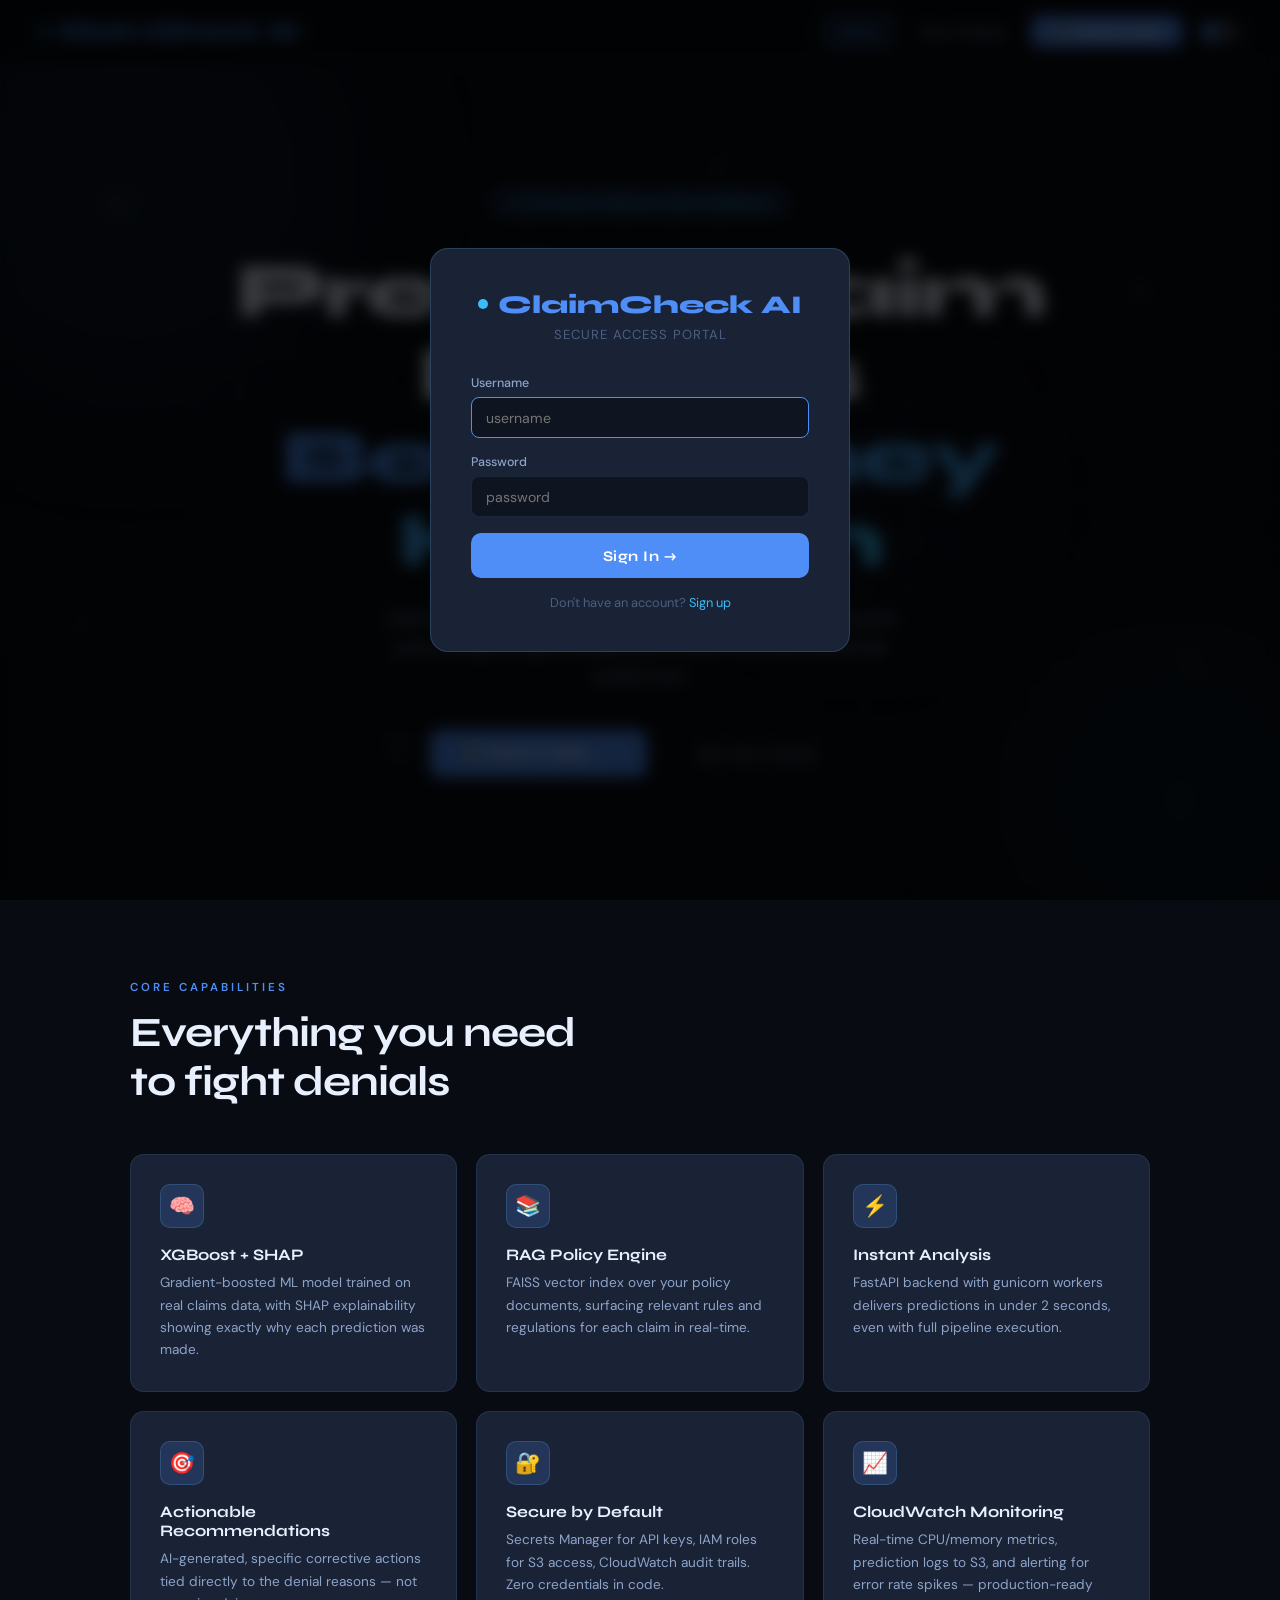
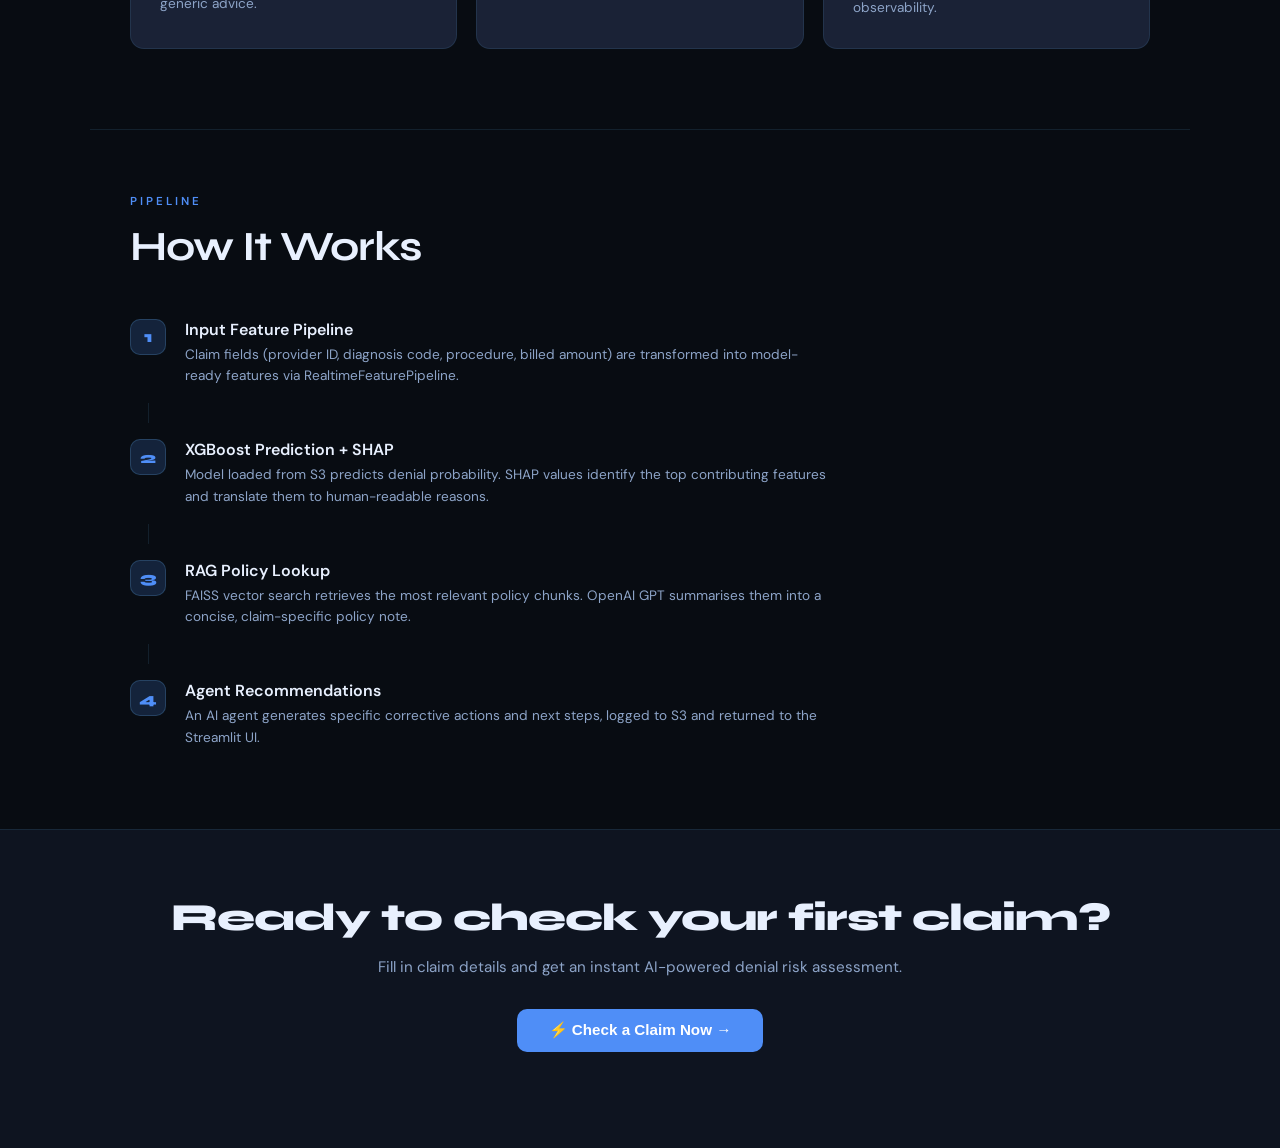
==== index.html @ db42cd30 "h" ====
<!DOCTYPE html>
<html lang="en" data-theme="dark">
<head>
<meta charset="UTF-8">
<meta name="viewport" content="width=device-width, initial-scale=1.0">
<title>ClaimCheck AI — AI Healthcare Claims</title>
<link href="https://fonts.googleapis.com/css2?family=Syne:wght@400;500;600;700;800&family=DM+Sans:wght@300;400;500&display=swap" rel="stylesheet">
<style>
  :root[data-theme="dark"] {
    --bg: #080c12;
    --bg2: #0e1420;
    --bg3: #141c2e;
    --surface: #1a2236;
    --surface2: #212d44;
    --border: rgba(99,179,237,0.12);
    --border2: rgba(99,179,237,0.22);
    --text: #e8f0fe;
    --text2: #8da4c8;
    --text3: #4a6080;
    --accent: #4f8ef7;
    --accent2: #38bdf8;
    --accent-glow: rgba(79,142,247,0.18);
    --success: #34d399;
    --danger: #f87171;
    --warn: #fbbf24;
    --card-bg: #111827;
    --nav-bg: rgba(8,12,18,0.92);
    --pulse: rgba(79,142,247,0.3);
  }
  :root[data-theme="light"] {
    --bg: #f0f4ff;
    --bg2: #e8eeff;
    --bg3: #dde6ff;
    --surface: #ffffff;
    --surface2: #f5f8ff;
    --border: rgba(59,130,246,0.15);
    --border2: rgba(59,130,246,0.28);
    --text: #0f172a;
    --text2: #475569;
    --text3: #94a3b8;
    --accent: #2563eb;
    --accent2: #0ea5e9;
    --accent-glow: rgba(37,99,235,0.12);
    --success: #059669;
    --danger: #dc2626;
    --warn: #d97706;
    --card-bg: #ffffff;
    --nav-bg: rgba(240,244,255,0.92);
    --pulse: rgba(37,99,235,0.2);
  }

  * { margin:0; padding:0; box-sizing:border-box; }

  body {
    font-family: 'DM Sans', sans-serif;
    background: var(--bg);
    color: var(--text);
    min-height: 100vh;
    transition: background 0.35s, color 0.35s;
    overflow-x: hidden;
  }

  /* ── NAV ── */
  nav {
    position: fixed; top:0; left:0; right:0; z-index:100;
    background: var(--nav-bg);
    backdrop-filter: blur(20px);
    border-bottom: 1px solid var(--border);
    padding: 0 2.5rem;
    height: 64px;
    display: flex; align-items: center; justify-content: space-between;
    transition: background 0.35s;
  }
  .nav-logo {
    font-family: 'Syne', sans-serif;
    font-size: 1.3rem; font-weight: 800;
    color: var(--accent);
    letter-spacing: -0.5px;
    cursor: pointer;
    display: flex; align-items: center; gap: 10px;
  }
  .logo-dot {
    width: 8px; height: 8px; border-radius: 50%;
    background: var(--accent2);
    animation: pulse-dot 2s infinite;
  }
  @keyframes pulse-dot {
    0%,100%{box-shadow:0 0 0 0 var(--pulse);}
    50%{box-shadow:0 0 0 6px transparent;}
  }
  .nav-links { display: flex; align-items: center; gap: 0.5rem; }
  .nav-link {
    padding: 0.45rem 1rem;
    font-size: 0.88rem; font-weight: 500;
    color: var(--text2);
    border-radius: 8px;
    cursor: pointer;
    transition: all 0.2s;
    border: 1px solid transparent;
  }
  .nav-link:hover { color: var(--text); background: var(--surface); }
  .nav-link.active { color: var(--accent); border-color: var(--border2); background: var(--accent-glow); }
  .nav-cta {
    padding: 0.48rem 1.3rem;
    background: var(--accent);
    color: #fff;
    border-radius: 8px;
    font-size: 0.88rem; font-weight: 600;
    cursor: pointer;
    border: none;
    transition: all 0.2s;
    position: relative; overflow: hidden;
  }
  .nav-cta::after {
    content:''; position:absolute; inset:0;
    background: linear-gradient(90deg, transparent, rgba(255,255,255,0.15), transparent);
    transform: translateX(-100%);
    transition: transform 0.4s;
  }
  .nav-cta:hover::after { transform: translateX(100%); }
  .nav-cta:hover { filter: brightness(1.1); transform: translateY(-1px); }
  .theme-toggle {
    width: 42px; height: 24px;
    background: var(--surface2);
    border: 1px solid var(--border2);
    border-radius: 12px;
    cursor: pointer;
    position: relative;
    transition: background 0.3s;
    margin-left: 0.5rem;
  }
  .theme-toggle::after {
    content: '';
    position: absolute;
    top: 3px; left: 3px;
    width: 16px; height: 16px;
    border-radius: 50%;
    background: var(--accent);
    transition: transform 0.3s;
  }
  [data-theme="light"] .theme-toggle::after { transform: translateX(18px); }
  .theme-icon { font-size: 0.75rem; position: absolute; top: 50%; transform: translateY(-50%); }
  .theme-icon-moon { left: 6px; }
  .theme-icon-sun  { right: 5px; }

  /* ── PAGES ── */
  .page { display: none; padding-top: 64px; min-height: 100vh; }
  .page.active { display: block; }

  /* ── HERO ── */
  .hero {
    min-height: calc(100vh - 64px);
    display: flex; flex-direction: column;
    align-items: center; justify-content: center;
    text-align: center; padding: 4rem 2rem;
    position: relative; overflow: hidden;
  }
  .hero-bg {
    position: absolute; inset: 0; pointer-events: none;
  }
  .orb {
    position: absolute; border-radius: 50%;
    filter: blur(80px);
    animation: orb-float 8s ease-in-out infinite;
  }
  .orb1 { width:420px;height:420px; background:rgba(79,142,247,0.09); top:-100px; left:-80px; }
  .orb2 { width:320px;height:320px; background:rgba(56,189,248,0.07); bottom:-60px; right:-60px; animation-delay:-3s; }
  .orb3 { width:200px;height:200px; background:rgba(167,139,250,0.06); top:40%; left:60%; animation-delay:-5s; }
  @keyframes orb-float {
    0%,100%{transform:translate(0,0);} 33%{transform:translate(20px,-30px);} 66%{transform:translate(-15px,20px);}
  }

  /* Grid background */
  .hero::before {
    content: '';
    position: absolute; inset: 0;
    background-image:
      linear-gradient(var(--border) 1px, transparent 1px),
      linear-gradient(90deg, var(--border) 1px, transparent 1px);
    background-size: 48px 48px;
    mask-image: radial-gradient(ellipse at center, black 30%, transparent 80%);
    pointer-events: none;
  }

  .hero-badge {
    display: inline-flex; align-items: center; gap: 8px;
    padding: 0.4rem 1.1rem;
    border: 1px solid var(--border2);
    border-radius: 20px;
    background: var(--accent-glow);
    font-size: 0.78rem; font-weight: 500;
    color: var(--accent2);
    margin-bottom: 2rem;
    animation: fade-up 0.8s ease both;
  }
  .badge-dot {
    width: 6px; height: 6px; border-radius: 50%;
    background: var(--accent2);
    animation: pulse-dot 1.8s infinite;
  }
  .hero h1 {
    font-family: 'Syne', sans-serif;
    font-size: clamp(2.8rem, 6vw, 5rem);
    font-weight: 800;
    line-height: 1.08;
    letter-spacing: -2px;
    margin-bottom: 1.4rem;
    animation: fade-up 0.8s 0.1s ease both;
  }
  .hero h1 span {
    background: linear-gradient(135deg, var(--accent), var(--accent2));
    -webkit-background-clip: text; -webkit-text-fill-color: transparent;
  }
  .hero-sub {
    font-size: 1.05rem; color: var(--text2); font-weight: 400;
    max-width: 540px; line-height: 1.7;
    margin-bottom: 2.5rem;
    animation: fade-up 0.8s 0.2s ease both;
  }
  .hero-actions {
    display: flex; gap: 1rem; flex-wrap: wrap; justify-content: center;
    animation: fade-up 0.8s 0.3s ease both;
  }
  .btn-primary {
    padding: 0.8rem 2rem;
    background: var(--accent);
    color: #fff; border: none;
    border-radius: 10px;
    font-size: 0.95rem; font-weight: 600;
    cursor: pointer;
    display: flex; align-items: center; gap: 8px;
    transition: all 0.2s;
    position: relative; overflow: hidden;
  }
  .btn-primary::before {
    content: '';
    position: absolute; inset: 0;
    background: linear-gradient(90deg, transparent 0%, rgba(255,255,255,0.12) 50%, transparent 100%);
    transform: translateX(-100%);
    transition: transform 0.5s;
  }
  .btn-primary:hover::before { transform: translateX(100%); }
  .btn-primary:hover { transform: translateY(-2px); box-shadow: 0 8px 24px rgba(79,142,247,0.3); }
  .btn-secondary {
    padding: 0.8rem 2rem;
    background: transparent;
    color: var(--text2);
    border: 1px solid var(--border2);
    border-radius: 10px;
    font-size: 0.95rem; font-weight: 500;
    cursor: pointer;
    transition: all 0.2s;
  }
  .btn-secondary:hover { background: var(--surface); color: var(--text); }

  @keyframes fade-up {
    from { opacity:0; transform:translateY(24px); }
    to   { opacity:1; transform:translateY(0); }
  }

  /* Stats strip */
  .stats-strip {
    display: flex; justify-content: center; gap: 3rem;
    padding: 2.5rem 2rem;
    border-top: 1px solid var(--border);
    border-bottom: 1px solid var(--border);
    background: var(--bg2);
    flex-wrap: wrap;
  }
  .stat-item { text-align: center; }
  .stat-num {
    font-family: 'Syne', sans-serif;
    font-size: 2rem; font-weight: 800;
    color: var(--accent);
    line-height: 1;
  }
  .stat-label { font-size: 0.8rem; color: var(--text3); margin-top: 4px; }

  /* Features */
  .section { padding: 5rem 2.5rem; max-width: 1100px; margin: 0 auto; }
  .section-tag {
    font-size: 0.72rem; font-weight: 600;
    letter-spacing: 3px; text-transform: uppercase;
    color: var(--accent); margin-bottom: 0.8rem;
  }
  .section-title {
    font-family: 'Syne', sans-serif;
    font-size: clamp(1.8rem, 3.5vw, 2.6rem);
    font-weight: 700; letter-spacing: -1px;
    margin-bottom: 3rem;
    color: var(--text);
  }
  .features-grid {
    display: grid;
    grid-template-columns: repeat(auto-fit, minmax(280px, 1fr));
    gap: 1.2rem;
  }
  .feat-card {
    background: var(--surface);
    border: 1px solid var(--border);
    border-radius: 14px;
    padding: 1.8rem;
    position: relative; overflow: hidden;
    transition: all 0.25s;
    cursor: default;
  }
  .feat-card::before {
    content: '';
    position: absolute; inset: 0;
    background: linear-gradient(135deg, var(--accent-glow), transparent);
    opacity: 0;
    transition: opacity 0.3s;
  }
  .feat-card:hover { border-color: var(--border2); transform: translateY(-3px); }
  .feat-card:hover::before { opacity: 1; }
  .feat-icon {
    width: 44px; height: 44px;
    background: var(--accent-glow);
    border: 1px solid var(--border2);
    border-radius: 10px;
    display: flex; align-items: center; justify-content: center;
    font-size: 1.3rem; margin-bottom: 1.1rem;
    position: relative; z-index: 1;
  }
  .feat-title {
    font-family: 'Syne', sans-serif;
    font-size: 1rem; font-weight: 700;
    margin-bottom: 0.5rem; position: relative; z-index: 1;
  }
  .feat-desc { font-size: 0.85rem; color: var(--text2); line-height: 1.65; position: relative; z-index: 1; }

  /* Floating animated icons */
  .float-icons {
    position: absolute; inset: 0; pointer-events: none; overflow: hidden;
  }
  .fi {
    position: absolute;
    font-size: 1.5rem;
    opacity: 0.06;
    animation: float-icon 12s ease-in-out infinite;
  }
  @keyframes float-icon {
    0%,100%{transform:translateY(0) rotate(0deg); opacity:0.06;}
    50%{transform:translateY(-30px) rotate(15deg); opacity:0.1;}
  }

  /* ── CLAIM PAGE ── */
  .claim-page {
    max-width: 1200px;
    margin: 0 auto;
    padding: 2.5rem 2rem 4rem;
    display: grid;
    grid-template-columns: 420px 1fr;
    gap: 2rem;
    align-items: start;
  }
  .claim-header {
    grid-column: 1/-1;
    display: flex; align-items: center; justify-content: space-between;
    padding-bottom: 1.5rem;
    border-bottom: 1px solid var(--border);
    margin-bottom: 0.5rem;
  }
  .claim-header h2 {
    font-family: 'Syne', sans-serif;
    font-size: 1.6rem; font-weight: 800;
    letter-spacing: -0.5px;
    display: flex; align-items: center; gap: 12px;
  }
  .live-indicator {
    display: flex; align-items: center; gap: 6px;
    font-family: 'DM Sans', sans-serif;
    font-size: 0.72rem; font-weight: 500;
    color: var(--success);
    background: rgba(52,211,153,0.1);
    border: 1px solid rgba(52,211,153,0.25);
    border-radius: 20px; padding: 0.3rem 0.8rem;
  }
  .live-dot {
    width: 6px; height: 6px; border-radius: 50%;
    background: var(--success);
    animation: pulse-dot 1.5s infinite;
  }

  /* Form panel */
  .form-panel {
    background: var(--surface);
    border: 1px solid var(--border);
    border-radius: 16px;
    padding: 1.8rem;
    position: sticky; top: 84px;
  }
  .panel-label {
    font-size: 0.68rem; font-weight: 600;
    letter-spacing: 2.5px; text-transform: uppercase;
    color: var(--accent); margin-bottom: 1.3rem;
    display: flex; align-items: center; gap: 8px;
  }
  .panel-label::after {
    content:''; flex:1; height:1px; background: var(--border);
  }

  .field { margin-bottom: 1.1rem; }
  .field label {
    display: block;
    font-size: 0.78rem; font-weight: 500;
    color: var(--text2); margin-bottom: 0.4rem;
    letter-spacing: 0.2px;
  }
  .field input, .field select {
    width: 100%;
    background: var(--bg2);
    border: 1px solid var(--border);
    border-radius: 8px;
    color: var(--text);
    font-family: 'DM Sans', sans-serif;
    font-size: 0.88rem;
    padding: 0.6rem 0.9rem;
    outline: none;
    transition: border-color 0.2s, box-shadow 0.2s;
    -webkit-appearance: none;
  }
  .field input:focus, .field select:focus {
    border-color: var(--accent);
    box-shadow: 0 0 0 3px var(--accent-glow);
  }
  .field select option { background: var(--bg2); }
  .field-row { display: grid; grid-template-columns: 1fr 1fr; gap: 0.8rem; }

  .submit-btn {
    width: 100%; margin-top: 0.5rem;
    padding: 0.85rem;
    background: var(--accent);
    color: #fff; border: none;
    border-radius: 10px;
    font-family: 'Syne', sans-serif;
    font-size: 0.92rem; font-weight: 700;
    letter-spacing: 0.5px;
    cursor: pointer;
    display: flex; align-items: center; justify-content: center; gap: 8px;
    position: relative; overflow: hidden;
    transition: all 0.2s;
  }
  .submit-btn::before {
    content:''; position:absolute; inset:0;
    background: linear-gradient(90deg, transparent, rgba(255,255,255,0.15), transparent);
    transform: translateX(-100%); transition: transform 0.45s;
  }
  .submit-btn:hover::before { transform: translateX(100%); }
  .submit-btn:hover { transform: translateY(-1px); box-shadow: 0 8px 20px rgba(79,142,247,0.3); }
  .submit-btn:active { transform: translateY(0); }
  .submit-btn:disabled { opacity: 0.6; cursor: not-allowed; transform: none; }

  /* API status */
  .api-status {
    display: flex; align-items: center; gap: 8px;
    padding: 0.6rem 0.9rem;
    border-radius: 8px;
    font-size: 0.75rem; font-weight: 500;
    margin-top: 1rem;
    transition: all 0.3s;
  }
  .api-online  { background: rgba(52,211,153,0.08); border:1px solid rgba(52,211,153,0.2); color: var(--success); }
  .api-offline { background: rgba(248,113,113,0.08); border:1px solid rgba(248,113,113,0.2); color: var(--danger); }
  .api-status-dot { width:7px; height:7px; border-radius:50%; }
  .api-online  .api-status-dot { background: var(--success); animation: pulse-dot 1.8s infinite; }
  .api-offline .api-status-dot { background: var(--danger); }

  /* Results panel */
  .results-panel { display: flex; flex-direction: column; gap: 1.2rem; }
  .empty-state {
    background: var(--surface);
    border: 1px dashed var(--border2);
    border-radius: 16px;
    padding: 4rem 2rem;
    text-align: center;
  }
  .empty-icon {
    font-size: 3rem; margin-bottom: 1rem;
    animation: float-slow 3s ease-in-out infinite;
  }
  @keyframes float-slow {
    0%,100%{transform:translateY(0);}
    50%{transform:translateY(-10px);}
  }
  .empty-state p { color: var(--text3); font-size: 0.88rem; }

  /* Loading */
  .loading-state {
    background: var(--surface);
    border: 1px solid var(--border);
    border-radius: 16px;
    padding: 3rem 2rem;
    text-align: center;
  }
  .spinner {
    width: 44px; height: 44px;
    border: 3px solid var(--border);
    border-top-color: var(--accent);
    border-radius: 50%;
    margin: 0 auto 1.2rem;
    animation: spin 0.8s linear infinite;
  }
  @keyframes spin { to { transform: rotate(360deg); } }
  .loading-steps { display: flex; flex-direction: column; gap: 0.5rem; margin-top: 1.2rem; }
  .loading-step {
    display: flex; align-items: center; gap: 10px;
    font-size: 0.82rem; color: var(--text3);
    padding: 0.5rem 1rem;
    border-radius: 6px;
    transition: all 0.3s;
  }
  .loading-step.done { color: var(--success); }
  .loading-step.active { color: var(--text); background: var(--surface2); }
  .step-dot { width:8px; height:8px; border-radius:50%; background: var(--border2); flex-shrink:0; }
  .loading-step.done .step-dot { background: var(--success); }
  .loading-step.active .step-dot { background: var(--accent); animation: pulse-dot 1s infinite; }

  /* Result cards */
  .verdict-row { display: grid; grid-template-columns: 1fr 1fr; gap: 1rem; }
  .result-card {
    background: var(--surface);
    border: 1px solid var(--border);
    border-radius: 14px;
    padding: 1.5rem;
    animation: card-in 0.4s ease both;
  }
  @keyframes card-in {
    from { opacity:0; transform: translateY(12px); }
    to   { opacity:1; transform: translateY(0); }
  }
  .result-card.denied  { border-color: rgba(248,113,113,0.3); }
  .result-card.approved { border-color: rgba(52,211,153,0.3); }
  .rc-label {
    font-size: 0.68rem; font-weight: 600;
    letter-spacing: 2px; text-transform: uppercase;
    color: var(--text3); margin-bottom: 0.6rem;
  }
  .verdict-text {
    font-family: 'Syne', sans-serif;
    font-size: 1.5rem; font-weight: 800;
    letter-spacing: 0.5px;
  }
  .verdict-denied  { color: var(--danger); }
  .verdict-approved { color: var(--success); }
  .risk-badge-pill {
    display: inline-block;
    margin-top: 0.7rem;
    padding: 0.25rem 0.9rem;
    border-radius: 20px;
    font-size: 0.72rem; font-weight: 600;
    letter-spacing: 1.5px; text-transform: uppercase;
  }
  .risk-high   { background: rgba(248,113,113,0.12); color: var(--danger); border:1px solid rgba(248,113,113,0.25); }
  .risk-medium { background: rgba(251,191,36,0.12);  color: var(--warn);   border:1px solid rgba(251,191,36,0.25); }
  .risk-low    { background: rgba(52,211,153,0.12);  color: var(--success);border:1px solid rgba(52,211,153,0.25); }

  /* Score gauge */
  .score-card { text-align: center; }
  .gauge-wrap {
    position: relative;
    display: inline-block;
    margin: 0.5rem 0;
    width: 180px;
    height: 110px;
  }

  .gauge-svg {
    width: 100px;
    height: 50px;
  }

  .gauge-value {
    position: absolute;
    top: 52%;
    left: 50%;
    transform: translate(-50%, -35%);
    font-family: 'Syne', sans-serif;
    font-size: 2.2rem;
    font-weight: 500;
    line-height: 1;
  }

  .gauge-value span {
    font-size: 1rem;
    font-weight: 700;
    margin-left: 2px;
  }

  .gauge-sublabel {
    position: absolute;
    top: 72%;
    left: 50%;
    transform: translateX(-50%);
    font-size: 0.68rem;
    color: var(--text3);
    white-space: nowrap;
    letter-spacing: 1px;
    text-transform: uppercase;
  }

  /* Reasons */
  .reasons-card { animation-delay: 0.1s; }
  .reason-item {
    display: flex; gap: 12px;
    padding: 0.85rem 0;
    border-bottom: 1px solid var(--border);
  }
  .reason-item:last-child { border-bottom: none; padding-bottom: 0; }
  .reason-num {
    width: 24px; height: 24px; flex-shrink: 0;
    background: var(--accent-glow);
    border: 1px solid var(--border2);
    border-radius: 6px;
    display: flex; align-items: center; justify-content: center;
    font-size: 0.72rem; font-weight: 700;
    color: var(--accent);
  }
  .reason-text { font-size: 0.85rem; color: var(--text2); line-height: 1.5; }

  /* Policy */
  .policy-card { animation-delay: 0.15s; }
  .policy-line {
    font-size: 0.85rem; color: var(--text2); line-height: 1.65;
    padding: 0.4rem 0;
    border-left: 2px solid var(--accent);
    padding-left: 0.9rem;
    margin-bottom: 0.5rem;
  }

  /* Recommendations */
  .rec-item {
    background: var(--bg2);
    border: 1px solid var(--border);
    border-left: 3px solid var(--accent2);
    border-radius: 8px;
    padding: 1rem 1.1rem;
    margin-bottom: 0.7rem;
    transition: all 0.2s;
  }
  .rec-item:hover { border-color: var(--accent2); background: var(--surface2); }
  .rec-for { font-size: 0.68rem; color: var(--text3); text-transform: uppercase; letter-spacing: 1.5px; margin-bottom: 0.4rem; }
  .rec-action { font-size: 0.85rem; color: var(--text); line-height: 1.55; }

  .next-action-card {
    background: rgba(251,191,36,0.05);
    border: 1px solid rgba(251,191,36,0.2);
    border-radius: 10px;
    padding: 1.1rem 1.3rem;
    animation-delay: 0.25s;
  }
  .next-action-label { font-size: 0.7rem; color: var(--warn); letter-spacing: 2px; text-transform: uppercase; margin-bottom: 0.5rem; }
  .next-action-text { font-size: 0.87rem; color: var(--text2); line-height: 1.6; }

  .error-card {
    background: rgba(248,113,113,0.07);
    border: 1px solid rgba(248,113,113,0.2);
    border-radius: 10px;
    padding: 1.1rem 1.3rem;
    color: var(--danger);
    font-size: 0.85rem;
    line-height: 1.55;
  }

  /* JSON toggle */
  .raw-toggle {
    background: transparent;
    border: 1px solid var(--border);
    border-radius: 8px;
    color: var(--text3);
    font-size: 0.78rem;
    padding: 0.4rem 0.9rem;
    cursor: pointer;
    display: flex; align-items: center; gap: 6px;
    transition: all 0.2s;
    margin-top: 0.5rem;
  }
  .raw-toggle:hover { border-color: var(--border2); color: var(--text2); }
  .raw-json {
    background: var(--bg);
    border: 1px solid var(--border);
    border-radius: 8px;
    padding: 1rem;
    font-size: 0.75rem;
    color: var(--text2);
    white-space: pre-wrap;
    overflow: auto;
    max-height: 300px;
    font-family: 'Courier New', monospace;
    margin-top: 0.5rem;
    display: none;
  }

  /* Approved celebration */
  .approved-card {
    background: rgba(52,211,153,0.06);
    border: 1px solid rgba(52,211,153,0.25);
    border-radius: 14px;
    padding: 2rem;
    text-align: center;
    animation: card-in 0.4s ease both;
  }
  .check-anim {
    width: 60px; height: 60px;
    border-radius: 50%;
    background: rgba(52,211,153,0.15);
    border: 2px solid rgba(52,211,153,0.4);
    display: flex; align-items: center; justify-content: center;
    margin: 0 auto 1rem;
    font-size: 1.6rem;
    animation: pop-in 0.5s cubic-bezier(0.34,1.56,0.64,1) both;
  }
  @keyframes pop-in {
    from { transform: scale(0); opacity: 0; }
    to   { transform: scale(1); opacity: 1; }
  }
  .approved-title {
    font-family: 'Syne', sans-serif;
    font-size: 1.3rem; font-weight: 800;
    color: var(--success); margin-bottom: 0.4rem;
  }
  .approved-sub { font-size: 0.85rem; color: var(--text3); }

  /* Responsive */
  @media (max-width: 860px) {
    .claim-page { grid-template-columns: 1fr; }
    .form-panel { position: static; }
    .verdict-row { grid-template-columns: 1fr; }
  }
  @media (max-width: 600px) {
    nav { padding: 0 1.2rem; }
    .nav-links .nav-link:not(.active) { display: none; }
    .section { padding: 3rem 1.2rem; }
  }
</style>
</head>
<body>

<!-- ── NAV ── -->
<nav>
  <div class="nav-logo" onclick="showPage('home')">
    <div class="logo-dot"></div>
    ClaimCheck AI
  </div>
  <div class="nav-links">
    <div class="nav-link active" id="nav-home" onclick="showPage('home')">Home</div>
    <div class="nav-link" id="nav-how" onclick="showPage('home'); setTimeout(() => {document.getElementById('features-section').scrollIntoView({ behavior: 'smooth' });}, 100);">How It Works</div>
    <!-- <div class="nav-link" id="nav-claim" onclick="showPage('claim')">Check Claim</div> -->
    <button class="nav-cta" onclick="showPage('claim')">⚡ Analyse Now</button>
    <div class="theme-toggle" onclick="toggleTheme()" title="Toggle theme" role="button" aria-label="Toggle dark/light mode">
      <span class="theme-icon theme-icon-moon" style="color:#8da4c8">🌙</span>
      <span class="theme-icon theme-icon-sun"  style="color:#f59e0b">☀</span>
    </div>
  </div>
</nav>

<!-- ══════════════════════════════════════ HOME PAGE ══════════════════════════════════════ -->
<div class="page active" id="page-home">

  <!-- Hero -->
  <section class="hero">
    <div class="hero-bg">
      <div class="orb orb1"></div>
      <div class="orb orb2"></div>
      <div class="orb orb3"></div>
      <div class="float-icons">
        <div class="fi" style="top:15%;left:8%;animation-delay:0s">🏥</div>
        <div class="fi" style="top:25%;left:88%;animation-delay:-2s">📋</div>
        <div class="fi" style="top:65%;left:5%;animation-delay:-4s">🔬</div>
        <div class="fi" style="top:70%;left:92%;animation-delay:-1s">💊</div>
        <div class="fi" style="top:45%;left:50%;animation-delay:-3s">⚕️</div>
        <div class="fi" style="top:80%;left:30%;animation-delay:-5s">📊</div>
        <div class="fi" style="top:10%;left:55%;animation-delay:-2.5s">🧬</div>
      </div>
    </div>

    <div class="hero-badge">
      <span class="badge-dot"></span>
      AI-Powered Healthcare Claims Intelligence
    </div>

    <h1>Predict Claim Denials<br><span>Before They Happen</span></h1>

    <p class="hero-sub">
      ClaimCheck AI combines ML predictions, explanable reasons and policy analysis 
      to give billing teams instant, accurate denial risk predictions.
    </p>

    <div class="hero-actions">
      <button class="btn-primary" onclick="showPage('claim')">
        ⚡ Check a Claim
        <span style="font-size:1.1rem">→</span>
      </button>
      <button class="btn-secondary" onclick="document.getElementById('features-section').scrollIntoView({behavior:'smooth'})">
        See How It Works
      </button>
    </div>
  </section>

  <!-- Stats -->
  <!-- <div class="stats-strip">
    <div class="stat-item">
      <div class="stat-num" id="stat1">0%</div>
      <div class="stat-label">Prediction Accuracy</div>
    </div>
    <div class="stat-item">
      <div class="stat-num" id="stat2">0ms</div>
      <div class="stat-label">Avg Response Time</div>
    </div>
    <div class="stat-item">
      <div class="stat-num" id="stat3">0K+</div>
      <div class="stat-label">Claims Analysed</div>
    </div>
    <div class="stat-item">
      <div class="stat-num" id="stat4">0%</div>
      <div class="stat-label">Denial Recovery Rate</div>
    </div>
  </div> -->

  <!-- Features -->
  <section class="section" id="features-section">
    <div class="section-tag">Core Capabilities</div>
    <div class="section-title">Everything you need<br>to fight denials</div>
    <div class="features-grid">
      <div class="feat-card">
        <div class="feat-icon">🧠</div>
        <div class="feat-title">XGBoost + SHAP</div>
        <div class="feat-desc">Gradient-boosted ML model trained on real claims data, with SHAP explainability showing exactly why each prediction was made.</div>
      </div>
      <div class="feat-card">
        <div class="feat-icon">📚</div>
        <div class="feat-title">RAG Policy Engine</div>
        <div class="feat-desc">FAISS vector index over your policy documents, surfacing relevant rules and regulations for each claim in real-time.</div>
      </div>
      <div class="feat-card">
        <div class="feat-icon">⚡</div>
        <div class="feat-title">Instant Analysis</div>
        <div class="feat-desc">FastAPI backend with gunicorn workers delivers predictions in under 2 seconds, even with full pipeline execution.</div>
      </div>
      <div class="feat-card">
        <div class="feat-icon">🎯</div>
        <div class="feat-title">Actionable Recommendations</div>
        <div class="feat-desc">AI-generated, specific corrective actions tied directly to the denial reasons — not generic advice.</div>
      </div>
      <div class="feat-card">
        <div class="feat-icon">🔐</div>
        <div class="feat-title">Secure by Default</div>
        <div class="feat-desc">Secrets Manager for API keys, IAM roles for S3 access, CloudWatch audit trails. Zero credentials in code.</div>
      </div>
      <div class="feat-card">
        <div class="feat-icon">📈</div>
        <div class="feat-title">CloudWatch Monitoring</div>
        <div class="feat-desc">Real-time CPU/memory metrics, prediction logs to S3, and alerting for error rate spikes — production-ready observability.</div>
      </div>
    </div>
  </section>

  <!-- How it works -->
  <section class="section" style="border-top:1px solid var(--border); padding-top:4rem;">
    <div class="section-tag">Pipeline</div>
    <div class="section-title">How It Works</div>
    <div style="display:flex;flex-direction:column;gap:1rem;max-width:700px;">
      <div style="display:flex;gap:1.2rem;align-items:flex-start;">
        <div style="width:36px;height:36px;border-radius:10px;background:var(--accent-glow);border:1px solid var(--border2);display:flex;align-items:center;justify-content:center;font-weight:800;font-family:'Syne',sans-serif;color:var(--accent);flex-shrink:0;">1</div>
        <div><div style="font-weight:600;margin-bottom:4px;">Input Feature Pipeline</div><div style="font-size:0.85rem;color:var(--text2);line-height:1.6;">Claim fields (provider ID, diagnosis code, procedure, billed amount) are transformed into model-ready features via RealtimeFeaturePipeline.</div></div>
      </div>
      <div style="width:1px;height:20px;background:var(--border);margin-left:18px;"></div>
      <div style="display:flex;gap:1.2rem;align-items:flex-start;">
        <div style="width:36px;height:36px;border-radius:10px;background:var(--accent-glow);border:1px solid var(--border2);display:flex;align-items:center;justify-content:center;font-weight:800;font-family:'Syne',sans-serif;color:var(--accent);flex-shrink:0;">2</div>
        <div><div style="font-weight:600;margin-bottom:4px;">XGBoost Prediction + SHAP</div><div style="font-size:0.85rem;color:var(--text2);line-height:1.6;">Model loaded from S3 predicts denial probability. SHAP values identify the top contributing features and translate them to human-readable reasons.</div></div>
      </div>
      <div style="width:1px;height:20px;background:var(--border);margin-left:18px;"></div>
      <div style="display:flex;gap:1.2rem;align-items:flex-start;">
        <div style="width:36px;height:36px;border-radius:10px;background:var(--accent-glow);border:1px solid var(--border2);display:flex;align-items:center;justify-content:center;font-weight:800;font-family:'Syne',sans-serif;color:var(--accent);flex-shrink:0;">3</div>
        <div><div style="font-weight:600;margin-bottom:4px;">RAG Policy Lookup</div><div style="font-size:0.85rem;color:var(--text2);line-height:1.6;">FAISS vector search retrieves the most relevant policy chunks. OpenAI GPT summarises them into a concise, claim-specific policy note.</div></div>
      </div>
      <div style="width:1px;height:20px;background:var(--border);margin-left:18px;"></div>
      <div style="display:flex;gap:1.2rem;align-items:flex-start;">
        <div style="width:36px;height:36px;border-radius:10px;background:var(--accent-glow);border:1px solid var(--border2);display:flex;align-items:center;justify-content:center;font-weight:800;font-family:'Syne',sans-serif;color:var(--accent);flex-shrink:0;">4</div>
        <div><div style="font-weight:600;margin-bottom:4px;">Agent Recommendations</div><div style="font-size:0.85rem;color:var(--text2);line-height:1.6;">An AI agent generates specific corrective actions and next steps, logged to S3 and returned to the Streamlit UI.</div></div>
      </div>
    </div>
  </section>

  <!-- CTA -->
  <section style="text-align:center;padding:4rem 2rem 6rem;background:var(--bg2);border-top:1px solid var(--border);">
    <div style="font-family:'Syne',sans-serif;font-size:clamp(1.6rem,3vw,2.4rem);font-weight:800;letter-spacing:-1px;margin-bottom:1rem;">Ready to check your first claim?</div>
    <p style="color:var(--text2);margin-bottom:2rem;font-size:0.95rem;">Fill in claim details and get an instant AI-powered denial risk assessment.</p>
    <button class="btn-primary" style="margin:0 auto;display:inline-flex;" onclick="showPage('claim')">
      ⚡ Check a Claim Now →
    </button>
  </section>

</div>

<!-- ══════════════════════════════════════ CLAIM PAGE ══════════════════════════════════════ -->
<div class="page" id="page-claim">
  <div class="claim-page">

    <div class="claim-header">
      <h2>
        <span style="font-size:1.4rem">🏥</span>
        Claim Analyser
      </h2>
    </div>

    <!-- Left: Form -->
    <div class="form-panel">
      <div class="panel-label">Claim Input</div>

      <div class="field">
        <label>Claim ID</label>
        <input type="text" id="claim_id" placeholder="e.g. CLM1001">
      </div>
      <div class="field">
        <label>Patient ID</label>
        <input 
          type="text" 
          id="patient_id" 
          placeholder="e.g. P704"
        >
      </div>
      <div class="field">
        <label>Provider ID</label>
        <select id="provider_id">
          <option>PR100</option><option selected>PR101</option><option>PR102</option>
          <option>PR103</option><option>PR104</option><option>PR105</option><option>PR106</option><option>PR107</option><option>PR108</option><option>PR109</option><option>PR110</option>
          <option>PR111</option><option>PR112</option><option>PR113</option><option>PR114</option><option>PR115</option><option>PR116</option><option>PR117</option><option>PR118</option>
          <option>PR119</option><option>PR120</option>
        </select>
      </div>
      <div class="field-row">
        <div class="field">
          <label>Diagnosis Code</label>
          <select id="diagnosis_code">
            <option selected>D10</option><option>D20</option><option>D30</option>
            <option>D40</option><option>D50</option><option>D60</option>
          </select>
        </div>
        <div class="field">
          <label>Procedure Code</label>
          <select id="procedure_code">
            <option selected>PROC1</option><option>PROC2</option><option>PROC3</option>
            <option>PROC4</option><option>PROC5</option><option>PROC6</option>
          </select>
        </div>
      </div>
      <div class="field">
        <label>Billed Amount ($)</label>
        <input type="number" id="billed_amount" placeholder="12000">
      </div>
      <div class="field">
        <label>Date of Service</label>
        <input type="date" id="date_of_service" placeholder="dd-mm-yyyy">
      </div>

      <button class="submit-btn" id="submit-btn" onclick="submitClaim()">
        <span id="btn-text">⚡ Analyse Claim</span>
      </button>

      <div class="api-status api-offline" id="api-status-box">
        <div class="api-status-dot"></div>
        <span id="api-status-text">Checking API…</span>
      </div>
    </div>

    <!-- Right: Results -->
    <div class="results-panel" id="results-panel">
      <div class="empty-state" id="empty-state">
        <div class="empty-icon">📋</div>
        <p style="font-size:1rem;font-weight:600;color:var(--text2);margin-bottom:0.4rem;">Awaiting claim submission</p>
        <p>Fill in the form and click Analyse Claim to get an AI-powered denial risk assessment.</p>
      </div>
    </div>

  </div>
</div>

<script>
const BASE_URL    = 'http://54.84.210.86:8000';
const API_URL     = BASE_URL + '/predict-claim';
const LOGIN_URL   = BASE_URL + '/auth/login';

// ── Token helpers
function getToken()         { return localStorage.getItem('claimiq_token'); }
function setToken(t)        { localStorage.setItem('claimiq_token', t); }
function clearToken()       { localStorage.removeItem('claimiq_token'); localStorage.removeItem('claimiq_user'); }
function getUser()          { return JSON.parse(localStorage.getItem('claimiq_user') || '{}'); }
function setUser(u)         { localStorage.setItem('claimiq_user', JSON.stringify(u)); }

// ── On load: show login if no token
window.addEventListener('load', () => {
  if (!getToken()) showLoginModal();
  else             applyLoggedInState();
  checkAPI();
});

// ── Login modal inject
function showLoginModal(mode = 'login') {
  if (document.getElementById('login-overlay')) return;

  const isSignup = mode === 'signup';

  const overlay = document.createElement('div');
  overlay.id = 'login-overlay';
  overlay.style.cssText = `
    position:fixed;inset:0;z-index:9999;
    background:rgba(0,0,0,0.75);backdrop-filter:blur(8px);
    display:flex;align-items:center;justify-content:center;
  `;

  overlay.innerHTML = `
    <div id="login-box" style="
      background:var(--surface);border:1px solid var(--border2);
      border-radius:18px;padding:2.5rem;width:100%;max-width:420px;
      animation:fade-up 0.4s ease both;
    ">
      <div style="text-align:center;margin-bottom:2rem;">
        <div style="font-family:'Syne',sans-serif;font-size:1.6rem;font-weight:800;color:var(--accent);display:flex;align-items:center;justify-content:center;gap:10px;">
          <span style="width:10px;height:10px;border-radius:50%;background:var(--accent2);display:inline-block;animation:pulse-dot 2s infinite;"></span>
          ClaimCheck AI
        </div>
        <div id="auth-title" style="font-size:0.82rem;color:var(--text3);margin-top:0.4rem;letter-spacing:1px;text-transform:uppercase;">
          ${isSignup ? 'Create Account' : 'Secure Access Portal'}
        </div>
      </div>

      <div style="margin-bottom:1rem;">
        <label style="display:block;font-size:0.78rem;font-weight:500;color:var(--text2);margin-bottom:0.4rem;">Username</label>
        <input id="login-username" type="text" placeholder="username"
          style="width:100%;background:var(--bg2);border:1px solid var(--border);border-radius:8px;
                 color:var(--text);font-family:'DM Sans',sans-serif;font-size:0.88rem;
                 padding:0.65rem 0.9rem;outline:none;transition:border-color 0.2s;"
          onfocus="this.style.borderColor='var(--accent)'"
          onblur="this.style.borderColor='var(--border)'"
          onkeydown="if(event.key==='Enter')doAuth()"
        >
      </div>

      <div style="margin-bottom:1rem;">
        <label style="display:block;font-size:0.78rem;font-weight:500;color:var(--text2);margin-bottom:0.4rem;">Password</label>
        <input id="login-password" type="password" placeholder="password"
          style="width:100%;background:var(--bg2);border:1px solid var(--border);border-radius:8px;
                 color:var(--text);font-family:'DM Sans',sans-serif;font-size:0.88rem;
                 padding:0.65rem 0.9rem;outline:none;transition:border-color 0.2s;"
          onfocus="this.style.borderColor='var(--accent)'"
          onblur="this.style.borderColor='var(--border)'"
          onkeydown="if(event.key==='Enter')doAuth()"
        >
      </div>
      <div id="password-rules" style="
        display:${isSignup ? 'block' : 'none'};
        margin-top:-0.4rem;
        margin-bottom:1rem;
        font-size:0.75rem;
        color:var(--text3);
        line-height:1.5;
      ">
        Password must:
        <div style="margin-top:0.35rem;padding-left:0.5rem;">
          • Be at least 6 characters long<br>
          • Contain letters and numbers recommended<br>
          • Avoid common/simple passwords
        </div>
      </div>
      <div id="confirm-wrap" style="margin-bottom:1rem; display:${isSignup ? 'block' : 'none'};">
        <label style="display:block;font-size:0.78rem;font-weight:500;color:var(--text2);margin-bottom:0.4rem;">Confirm Password</label>
        <input id="login-confirm-password" type="password" placeholder="Confirm Password"
          style="width:100%;background:var(--bg2);border:1px solid var(--border);border-radius:8px;
                 color:var(--text);font-family:'DM Sans',sans-serif;font-size:0.88rem;
                 padding:0.65rem 0.9rem;outline:none;transition:border-color 0.2s;"
          onfocus="this.style.borderColor='var(--accent)'"
          onblur="this.style.borderColor='var(--border)'"
          onkeydown="if(event.key==='Enter')doAuth()"
        >
      </div>

      <div id="login-error" style="
        display:none;background:rgba(248,113,113,0.08);
        border:1px solid rgba(248,113,113,0.25);border-radius:8px;
        padding:0.6rem 0.9rem;color:var(--danger);
        font-size:0.82rem;margin-bottom:1rem;
      "></div>

      <button id="login-btn" onclick="doAuth()" style="
        width:100%;padding:0.85rem;background:var(--accent);
        color:#fff;border:none;border-radius:10px;
        font-family:'Syne',sans-serif;font-size:0.92rem;font-weight:700;
        cursor:pointer;transition:all 0.2s;letter-spacing:0.5px;
      ">${isSignup ? 'Create Account →' : 'Sign In →'}</button>

      <div style="text-align:center;margin-top:1rem;font-size:0.8rem;color:var(--text3);">
        ${isSignup
          ? `Already have an account? <a href="#" onclick="switchAuthMode('login'); return false;" style="color:var(--accent2);text-decoration:none;">Sign in</a>`
          : `Don't have an account? <a href="#" onclick="switchAuthMode('signup'); return false;" style="color:var(--accent2);text-decoration:none;">Sign up</a>`
        }
      </div>
    </div>
  `;

  document.body.appendChild(overlay);
  setTimeout(() => document.getElementById('login-username')?.focus(), 100);
}

function switchAuthMode(mode) {
  document.getElementById('login-overlay')?.remove();
  showLoginModal(mode);
}

async function doAuth() {
  const username = document.getElementById('login-username').value.trim();
  const password = document.getElementById('login-password').value;
  const confirmPasswordEl =
    document.getElementById('login-confirm-password');

  const confirmPassword =
    confirmPasswordEl ? confirmPasswordEl.value : '';

  const isSignup =
    document.getElementById('confirm-wrap').style.display !== 'none';
  const errBox = document.getElementById('login-error');
  const btn = document.getElementById('login-btn');

  if (!username || !password) {
    showLoginError('Please enter username and password.');
    return;
  }

  if (isSignup && !confirmPassword) {
    showLoginError('Please confirm your password.');
    return;
  }

  if (isSignup && password !== confirmPassword) {
    showLoginError('Passwords do not match.');
    return;
  }

  btn.textContent = isSignup ? 'Creating account…' : 'Signing in…';
  btn.disabled = true;
  errBox.style.display = 'none';

  try {
    const url = isSignup ? (BASE_URL + '/auth/signup') : LOGIN_URL;
    const body = isSignup
      ? { username, password, confirm_password: confirmPassword }
      : { username, password };

    const resp = await fetch(url, {
      method: 'POST',
      headers: { 'Content-Type': 'application/json' },
      body: JSON.stringify(body),
      signal: AbortSignal.timeout(10000),
    });

    if (!resp.ok) {
        const err = await resp.json();

        if (Array.isArray(err.detail)) {
          showLoginError(
            err.detail.map(e => e.msg).join(', ')
          );
        } else {
          showLoginError(err.detail || 'Signup failed.');
        }
    }

    const data = await resp.json();
    setToken(data.access_token);
    setUser({ name: data.name, role: data.role, username });

    document.getElementById('login-overlay')?.remove();
    applyLoggedInState();

  } catch (e) {
    showLoginError(e.name === 'TimeoutError' ? 'Server not responding.' : `Error: ${e.message}`);
  } finally {
    btn.textContent = isSignup ? 'Create Account →' : 'Sign In →';
    btn.disabled = false;
  }
}

function showLoginError(msg) {
  const e = document.getElementById('login-error');
  if (e) { e.textContent = '⚠ ' + msg; e.style.display = 'block'; }
}

function applyLoggedInState() {
  const user = getUser();
  // Inject user badge + logout into nav if not already there
  if (!document.getElementById('nav-user-badge')) {
    const navLinks = document.querySelector('.nav-links');
    const badge = document.createElement('div');
    badge.id = 'nav-user-badge';
    badge.style.cssText = `
      display:flex;align-items:center;gap:8px;
      padding:0.35rem 0.9rem;
      background:var(--accent-glow);
      border:1px solid var(--border2);
      border-radius:20px;
      font-size:0.75rem;font-weight:500;color:var(--accent2);
    `;
    badge.innerHTML = `
  🧑‍💼 <span style="color:var(--text2)">
        ${user.name || user.username || 'User'}
      </span>

      <button onclick="logout()" style="
        margin-left:8px;
        background:rgba(248,113,113,0.12);
        border:1px solid rgba(248,113,113,0.25);
        color:var(--danger);
        border-radius:8px;
        padding:0.35rem 0.7rem;
        cursor:pointer;
        font-size:0.72rem;
        font-weight:600;
        transition:all 0.2s;
      "
      onmouseover="this.style.transform='translateY(-1px)'"
      onmouseout="this.style.transform='translateY(0)'">
        Logout
      </button>
    `;
    navLinks.insertBefore(badge, navLinks.lastElementChild);
  }
}

function logout() {
  clearToken();
  document.getElementById('nav-user-badge')?.remove();
  showLoginModal();
}

// ── Theme toggle
function toggleTheme(){
  const h = document.documentElement;
  h.setAttribute('data-theme', h.getAttribute('data-theme')==='dark' ? 'light' : 'dark');
}

// ── Page routing
function showPage(name){
  if (!getToken()) { showLoginModal(); return; }
  document.querySelectorAll('.page').forEach(p=>p.classList.remove('active'));
  document.getElementById('page-'+name).classList.add('active');
  document.querySelectorAll('.nav-link').forEach(l=>l.classList.remove('active'));
  const nl = document.getElementById('nav-'+name);
  if(nl) nl.classList.add('active');
  window.scrollTo(0,0);
}

// ── API health check
async function checkAPI(){
  try{
    const r = await fetch(BASE_URL + '/docs', {method:'GET', signal:AbortSignal.timeout(3000)});
    if(r.ok){
      document.getElementById('api-status-box').className='';
      document.getElementById('api-status-text').textContent='';
      document.getElementById('api-badge').style.color='var(--success)';
    } else throw new Error();
  } catch{
    document.getElementById('api-status-box').className='api-status api-offline';
    document.getElementById('api-status-text').textContent='FastAPI offline · check EC2';
    document.getElementById('api-badge').innerHTML='<div style="width:6px;height:6px;border-radius:50%;background:var(--danger);flex-shrink:0"></div> API Offline';
    document.getElementById('api-badge').style.color='var(--danger)';
  }
}
checkAPI();
setInterval(checkAPI, 10000);

// ── Loading steps
const STEPS = [
  'Validating claim fields',
  'Running feature pipeline',
  'Generating prediction',
  'Computing reasons',
  'Looking for policies',
  'Generating recommendations',
];
function showLoading(){
  const panel = document.getElementById('results-panel');
  panel.innerHTML = `
    <div class="loading-state result-card">
      <div class="spinner"></div>
      <div style="color:var(--text2);font-size:0.9rem;font-weight:500;">Running AI pipeline…</div>
      <div class="loading-steps">
        ${STEPS.map((s,i)=>`<div class="loading-step" id="lstep-${i}"><div class="step-dot"></div>${s}</div>`).join('')}
      </div>
    </div>`;
  let i=0;
  const iv = setInterval(()=>{
    if(i>0) document.getElementById(`lstep-${i-1}`)?.classList.replace('active','done');
    if(i<STEPS.length){ document.getElementById(`lstep-${i}`)?.classList.add('active'); i++; }
    else clearInterval(iv);
  }, 400);
  return iv;
}

// ── Submit claim
async function submitClaim(){
  if (!getToken()) { showLoginModal(); return; }

  const claimId       = document.getElementById('claim_id').value.trim();
  const patientId     = document.getElementById('patient_id').value.trim();
  const providerId    = document.getElementById('provider_id').value;
  const diagnosisCode = document.getElementById('diagnosis_code').value;
  const procedureCode = document.getElementById('procedure_code').value;
  const billed        = parseFloat(document.getElementById('billed_amount').value);
  const serviceDate   = document.getElementById('date_of_service').value;

  if (!claimId)                    { alert('Claim ID is missing.'); return; }
  if (!patientId)                  { alert('Patient ID is missing.'); return; }
  if (isNaN(billed) || billed <= 0){ alert('Valid Billed Amount is required.'); return; }
  if (!serviceDate)                { alert('Date of Service is missing.'); return; }

  const payload = {
    claim_id: claimId, provider_id: providerId,
    diagnosis_code: diagnosisCode, procedure_code: procedureCode,
    billed_amount: billed, date: serviceDate,
  };

  const btn = document.getElementById('submit-btn');
  btn.disabled = true;
  document.getElementById('btn-text').textContent = 'Analysing…';
  const iv = showLoading();

  try {
    const resp = await fetch(API_URL, {
      method: 'POST',
      headers: {
        'Content-Type': 'application/json',
        'Authorization': 'Bearer ' + getToken(),   // ← JWT sent here
      },
      body: JSON.stringify(payload),
      signal: AbortSignal.timeout(60000),
    });
    clearInterval(iv);

    if (resp.status === 401) {
      clearToken();
      showLoginModal();
      showError('Session expired. Please log in again.');
      return;
    }
    if (resp.status === 403) {
      showError('Access denied. You do not have the billing analyst role.');
      return;
    }
    if (!resp.ok) {
      const err = await resp.text();
      showError(`API error ${resp.status}: ${err}`);
      return;
    }

    const data = await resp.json();
    showResults(data);

  } catch(e) {
    clearInterval(iv);
    showError(e.name === 'TimeoutError'
      ? 'Request timed out (60s).'
      : `Cannot connect to API: ${e.message}`);
  } finally {
    btn.disabled = false;
    document.getElementById('btn-text').textContent = '⚡ Analyse Claim';
  }
}

function showError(msg){
  document.getElementById('results-panel').innerHTML =
    `<div class="error-card result-card">⚠ ${msg}</div>`;
}

function showResults(data){
  const risk  = (data.risk_level||'LOW').toUpperCase();
  const pred  = data.prediction||'';
  const score = parseFloat(data.risk_score||0).toFixed(1);
  const isApproved = risk === 'LOW';
  const isDenied   = pred.toUpperCase().includes('DENIED');

  const scoreColor = score>=70 ? 'var(--danger)' : score>=40 ? 'var(--warn)' : 'var(--success)';
  const riskClass  = risk==='HIGH' ? 'risk-high' : risk==='MEDIUM' ? 'risk-medium' : 'risk-low';
  const verdictClass = isDenied ? 'denied' : 'approved';
  const verdictColor = isDenied ? 'var(--danger)' : 'var(--success)';

  const pct = Math.min(parseFloat(score),100)/100;
  const circum = Math.PI * 52;
  const dash   = pct * circum;
  const gaugeStroke = score>=70 ? '#f87171' : score>=40 ? '#fbbf24' : '#34d399';

  let html = `
  <div class="verdict-row">
    <div class="result-card ${verdictClass}">
      <div class="rc-label">Verdict</div>
      <div class="verdict-text" style="color:${verdictColor}">${pred}</div>
      <div class="risk-badge-pill ${riskClass}">${risk}</div>
    </div>
    <div class="result-card score-card">
      <div class="rc-label" style="text-align:center">Risk Score</div>
      <div class="gauge-wrap">
        <svg width="140" height="80" viewBox="0 0 140 80">
          <path d="M 18 70 A 52 52 0 0 1 122 70" fill="none" stroke="var(--border)" stroke-width="10" stroke-linecap="round"/>
          <path d="M 18 70 A 52 52 0 0 1 122 70" fill="none" stroke="${gaugeStroke}" stroke-width="10" stroke-linecap="round"
            stroke-dasharray="${dash} ${circum}" style="transition:stroke-dasharray 1s ease"/>
        </svg>
        <div class="gauge-value" style="color:${scoreColor}">${score}<span>%</span></div>
        <div class="gauge-sublabel">Denial Risk</div>
      </div>
    </div>
  </div>`;

  if (isApproved) {
    html += `
    <div class="approved-card">
      <div class="check-anim">✓</div>
      <div class="approved-title">Claim Approved</div>
      <div class="approved-sub">Low denial risk. This claim meets current policy requirements.</div>
    </div>`;
  } else {
    const reasons = data.top_reasons||[];
    if (reasons.length) {
      html += `<div class="result-card reasons-card"><div class="rc-label">Denial Reasons</div>`;
      reasons.forEach((r,i) => {
        html += `<div class="reason-item">
          <div class="reason-num">${i+1}</div>
          <div class="reason-text">${r.business_reason||r.feature||'—'}</div>
        </div>`;
      });
      html += `</div>`;
    }

    let ps = data.policy_summary||'';
    if (Array.isArray(ps)) ps = ps.join('\n');
    if (ps && !ps.includes('\n')) ps = ps.replace(/\s+(\d+\.)/g,'\n$1').trim();
    if (ps) {
      html += `<div class="result-card policy-card"><div class="rc-label">Policy — Rules & Regulations</div>`;
      ps.split('\n').filter(l=>l.trim()).forEach(l => {
        html += `<div class="policy-line">${l.trim()}</div>`;
      });
      html += `</div>`;
    }

    const recs = data.recommendations||[];
    const next = data.next_action||'';
    if (recs.length) {
      html += `<div class="result-card"><div class="rc-label">Recommendations</div>`;
      recs.forEach(r => {
        html += `<div class="rec-item">
          <div class="rec-for">For: ${(r.reason||'').slice(0,60)}${r.reason?.length>60?'...':''}</div>
          <div class="rec-action">${r.action||''}</div>
        </div>`;
      });
      html += `</div>`;
    }
    if (next) {
      html += `<div class="next-action-card result-card">
        <div class="next-action-label">⚡ Immediate Next Action</div>
        <div class="next-action-text">${next}</div>
      </div>`;
    }
  }

  document.getElementById('results-panel').innerHTML = html;
}

</script>
</body>
</html>
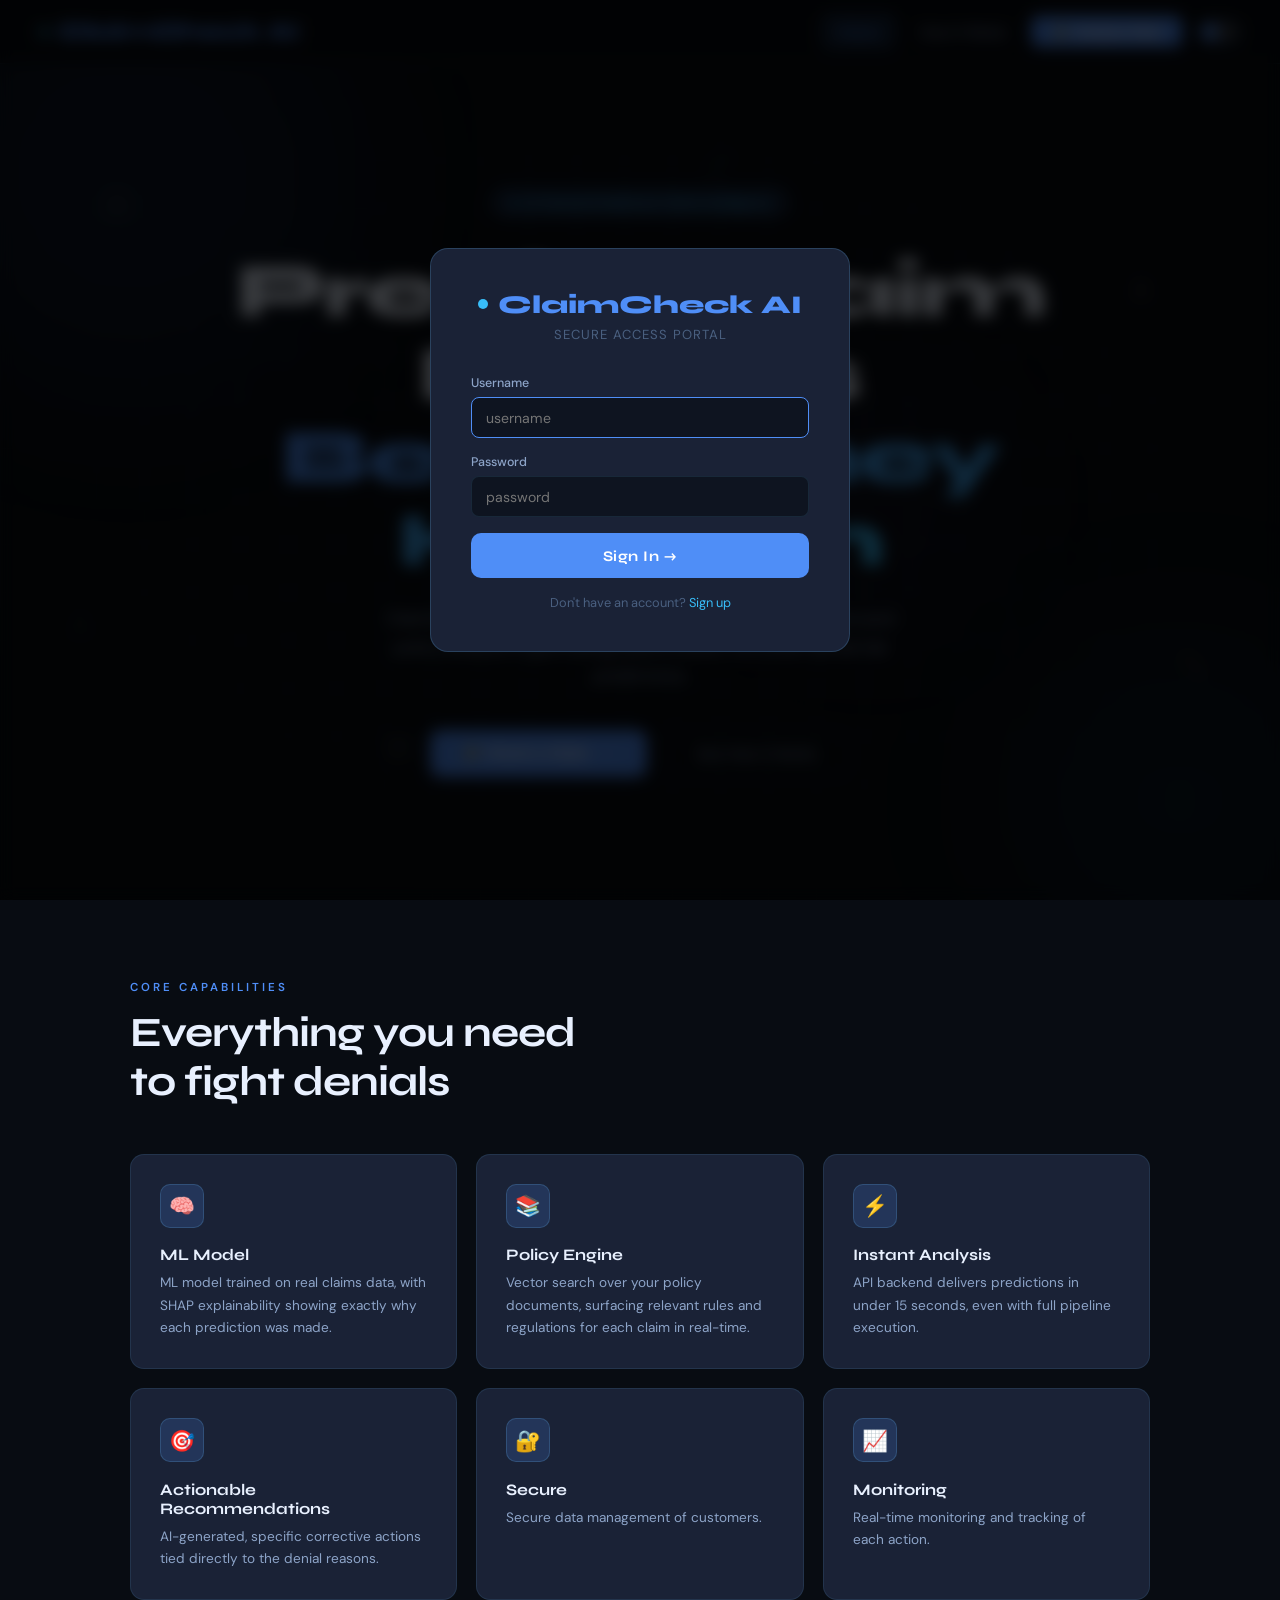
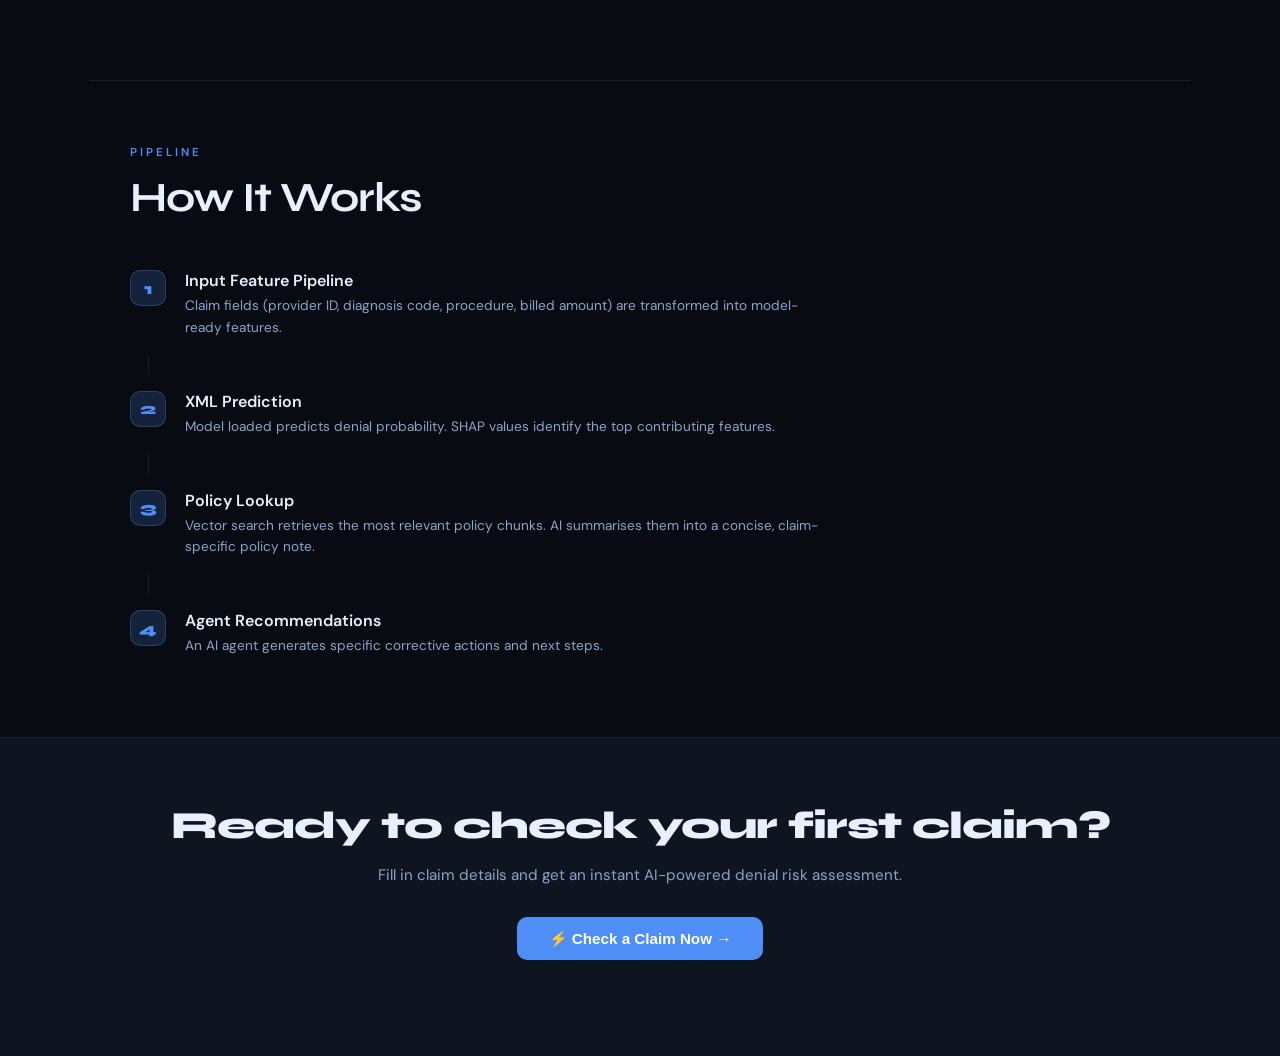
==== commit 38c95c43: "ui text home page updated" ====
--- a/index.html
+++ b/index.html
@@ -824,33 +824,33 @@
     <div class="features-grid">
       <div class="feat-card">
         <div class="feat-icon">🧠</div>
-        <div class="feat-title">XGBoost + SHAP</div>
-        <div class="feat-desc">Gradient-boosted ML model trained on real claims data, with SHAP explainability showing exactly why each prediction was made.</div>
+        <div class="feat-title">ML Model</div>
+        <div class="feat-desc">ML model trained on real claims data, with SHAP explainability showing exactly why each prediction was made.</div>
       </div>
       <div class="feat-card">
         <div class="feat-icon">📚</div>
-        <div class="feat-title">RAG Policy Engine</div>
-        <div class="feat-desc">FAISS vector index over your policy documents, surfacing relevant rules and regulations for each claim in real-time.</div>
+        <div class="feat-title">Policy Engine</div>
+        <div class="feat-desc">Vector search over your policy documents, surfacing relevant rules and regulations for each claim in real-time.</div>
       </div>
       <div class="feat-card">
         <div class="feat-icon">⚡</div>
         <div class="feat-title">Instant Analysis</div>
-        <div class="feat-desc">FastAPI backend with gunicorn workers delivers predictions in under 2 seconds, even with full pipeline execution.</div>
+        <div class="feat-desc">API backend delivers predictions in under 15 seconds, even with full pipeline execution.</div>
       </div>
       <div class="feat-card">
         <div class="feat-icon">🎯</div>
         <div class="feat-title">Actionable Recommendations</div>
-        <div class="feat-desc">AI-generated, specific corrective actions tied directly to the denial reasons — not generic advice.</div>
+        <div class="feat-desc">AI-generated, specific corrective actions tied directly to the denial reasons.</div>
       </div>
       <div class="feat-card">
         <div class="feat-icon">🔐</div>
-        <div class="feat-title">Secure by Default</div>
-        <div class="feat-desc">Secrets Manager for API keys, IAM roles for S3 access, CloudWatch audit trails. Zero credentials in code.</div>
+        <div class="feat-title">Secure</div>
+        <div class="feat-desc">Secure data management of customers.</div>
       </div>
       <div class="feat-card">
         <div class="feat-icon">📈</div>
-        <div class="feat-title">CloudWatch Monitoring</div>
-        <div class="feat-desc">Real-time CPU/memory metrics, prediction logs to S3, and alerting for error rate spikes — production-ready observability.</div>
+        <div class="feat-title">Monitoring</div>
+        <div class="feat-desc">Real-time monitoring and tracking of each action.</div>
       </div>
     </div>
   </section>
@@ -862,22 +862,22 @@
     <div style="display:flex;flex-direction:column;gap:1rem;max-width:700px;">
       <div style="display:flex;gap:1.2rem;align-items:flex-start;">
         <div style="width:36px;height:36px;border-radius:10px;background:var(--accent-glow);border:1px solid var(--border2);display:flex;align-items:center;justify-content:center;font-weight:800;font-family:'Syne',sans-serif;color:var(--accent);flex-shrink:0;">1</div>
-        <div><div style="font-weight:600;margin-bottom:4px;">Input Feature Pipeline</div><div style="font-size:0.85rem;color:var(--text2);line-height:1.6;">Claim fields (provider ID, diagnosis code, procedure, billed amount) are transformed into model-ready features via RealtimeFeaturePipeline.</div></div>
+        <div><div style="font-weight:600;margin-bottom:4px;">Input Feature Pipeline</div><div style="font-size:0.85rem;color:var(--text2);line-height:1.6;">Claim fields (provider ID, diagnosis code, procedure, billed amount) are transformed into model-ready features. </div></div>
       </div>
       <div style="width:1px;height:20px;background:var(--border);margin-left:18px;"></div>
       <div style="display:flex;gap:1.2rem;align-items:flex-start;">
         <div style="width:36px;height:36px;border-radius:10px;background:var(--accent-glow);border:1px solid var(--border2);display:flex;align-items:center;justify-content:center;font-weight:800;font-family:'Syne',sans-serif;color:var(--accent);flex-shrink:0;">2</div>
-        <div><div style="font-weight:600;margin-bottom:4px;">XGBoost Prediction + SHAP</div><div style="font-size:0.85rem;color:var(--text2);line-height:1.6;">Model loaded from S3 predicts denial probability. SHAP values identify the top contributing features and translate them to human-readable reasons.</div></div>
+        <div><div style="font-weight:600;margin-bottom:4px;">XML Prediction</div><div style="font-size:0.85rem;color:var(--text2);line-height:1.6;">Model loaded predicts denial probability. SHAP values identify the top contributing features.</div></div>
       </div>
       <div style="width:1px;height:20px;background:var(--border);margin-left:18px;"></div>
       <div style="display:flex;gap:1.2rem;align-items:flex-start;">
         <div style="width:36px;height:36px;border-radius:10px;background:var(--accent-glow);border:1px solid var(--border2);display:flex;align-items:center;justify-content:center;font-weight:800;font-family:'Syne',sans-serif;color:var(--accent);flex-shrink:0;">3</div>
-        <div><div style="font-weight:600;margin-bottom:4px;">RAG Policy Lookup</div><div style="font-size:0.85rem;color:var(--text2);line-height:1.6;">FAISS vector search retrieves the most relevant policy chunks. OpenAI GPT summarises them into a concise, claim-specific policy note.</div></div>
+        <div><div style="font-weight:600;margin-bottom:4px;">Policy Lookup</div><div style="font-size:0.85rem;color:var(--text2);line-height:1.6;">Vector search retrieves the most relevant policy chunks. AI summarises them into a concise, claim-specific policy note.</div></div>
       </div>
       <div style="width:1px;height:20px;background:var(--border);margin-left:18px;"></div>
       <div style="display:flex;gap:1.2rem;align-items:flex-start;">
         <div style="width:36px;height:36px;border-radius:10px;background:var(--accent-glow);border:1px solid var(--border2);display:flex;align-items:center;justify-content:center;font-weight:800;font-family:'Syne',sans-serif;color:var(--accent);flex-shrink:0;">4</div>
-        <div><div style="font-weight:600;margin-bottom:4px;">Agent Recommendations</div><div style="font-size:0.85rem;color:var(--text2);line-height:1.6;">An AI agent generates specific corrective actions and next steps, logged to S3 and returned to the Streamlit UI.</div></div>
+        <div><div style="font-weight:600;margin-bottom:4px;">Agent Recommendations</div><div style="font-size:0.85rem;color:var(--text2);line-height:1.6;">An AI agent generates specific corrective actions and next steps.</div></div>
       </div>
     </div>
   </section>
@@ -1259,8 +1259,8 @@
       document.getElementById('api-badge').style.color='var(--success)';
     } else throw new Error();
   } catch{
-    document.getElementById('api-status-box').className='api-status api-offline';
-    document.getElementById('api-status-text').textContent='FastAPI offline · check EC2';
+    // document.getElementById('api-status-box').className='api-status api-offline';
+    // document.getElementById('api-status-text').textContent='FastAPI offline · check EC2';
     document.getElementById('api-badge').innerHTML='<div style="width:6px;height:6px;border-radius:50%;background:var(--danger);flex-shrink:0"></div> API Offline';
     document.getElementById('api-badge').style.color='var(--danger)';
   }
@@ -1414,7 +1414,7 @@
     <div class="approved-card">
       <div class="check-anim">✓</div>
       <div class="approved-title">Claim Approved</div>
-      <div class="approved-sub">Low denial risk. This claim meets current policy requirements.</div>
+      <div class="approved-sub">Low denial risk.</div>
     </div>`;
   } else {
     const reasons = data.top_reasons||[];
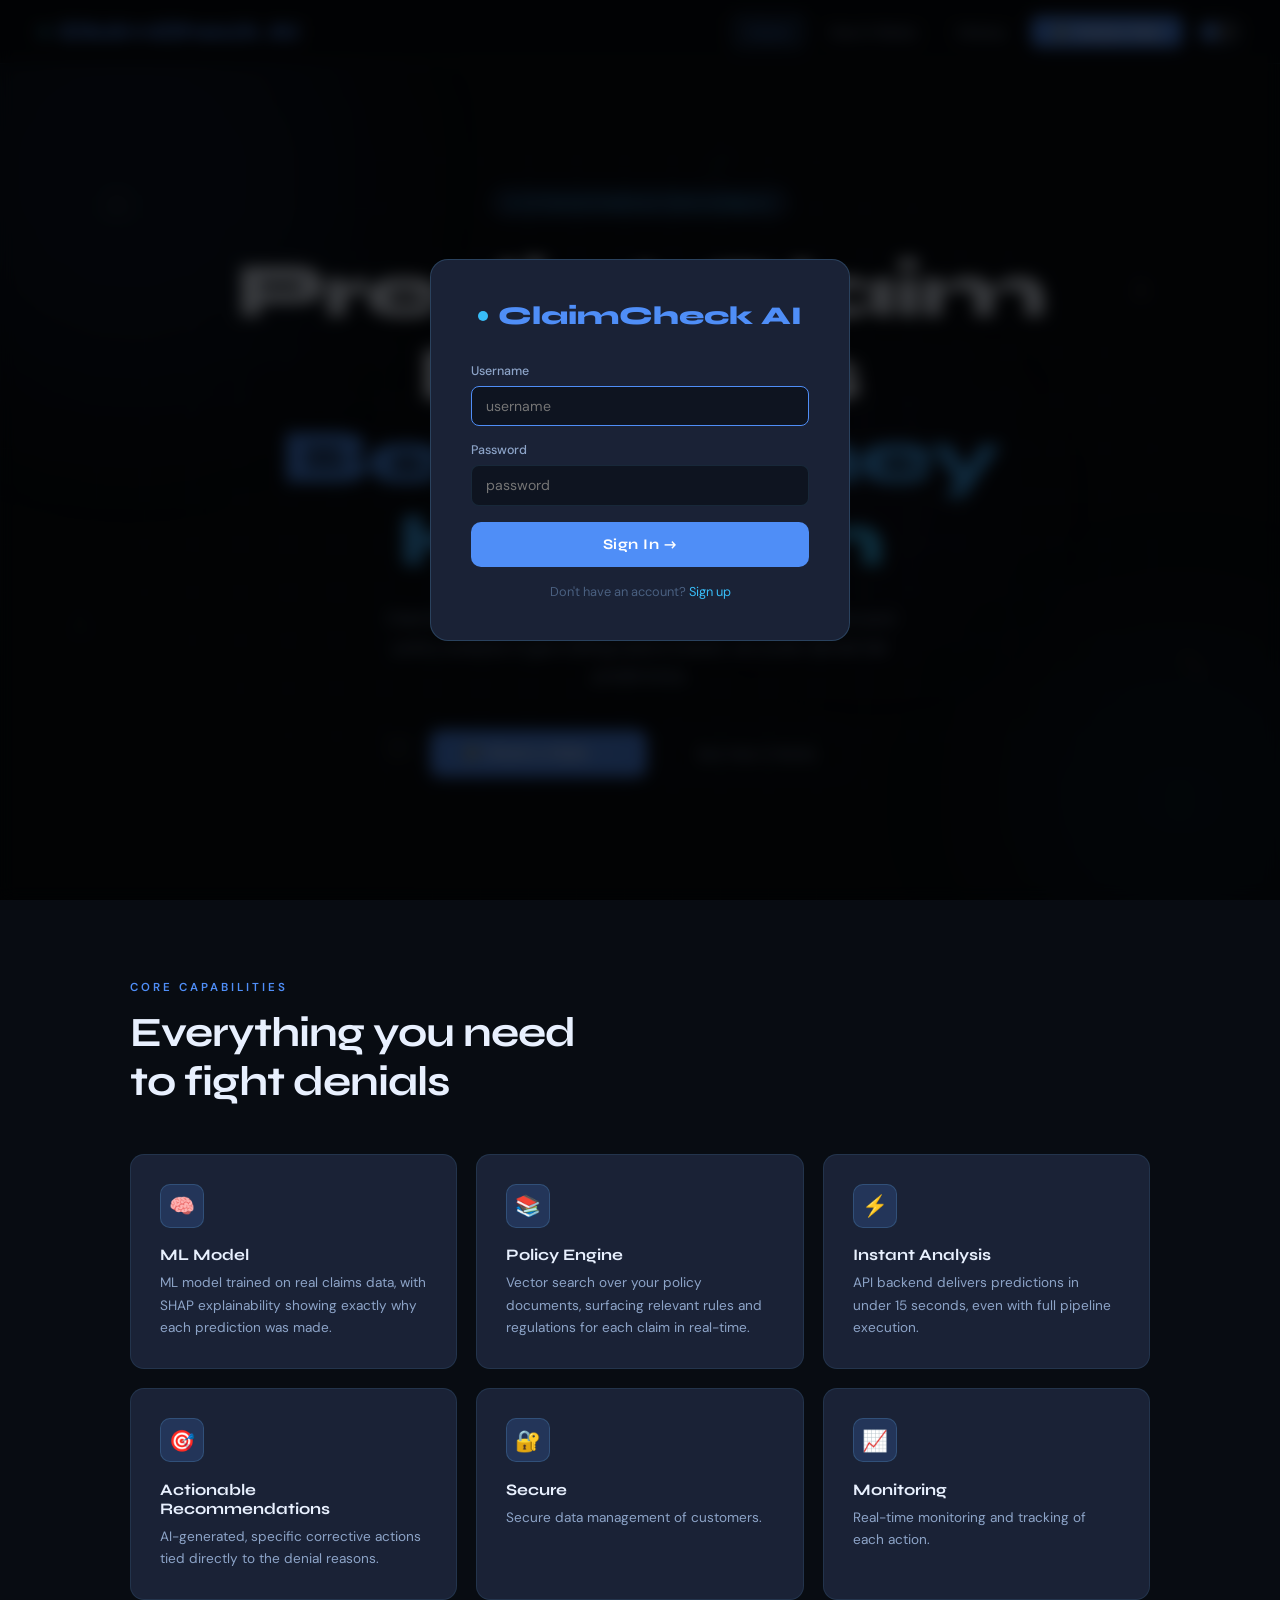
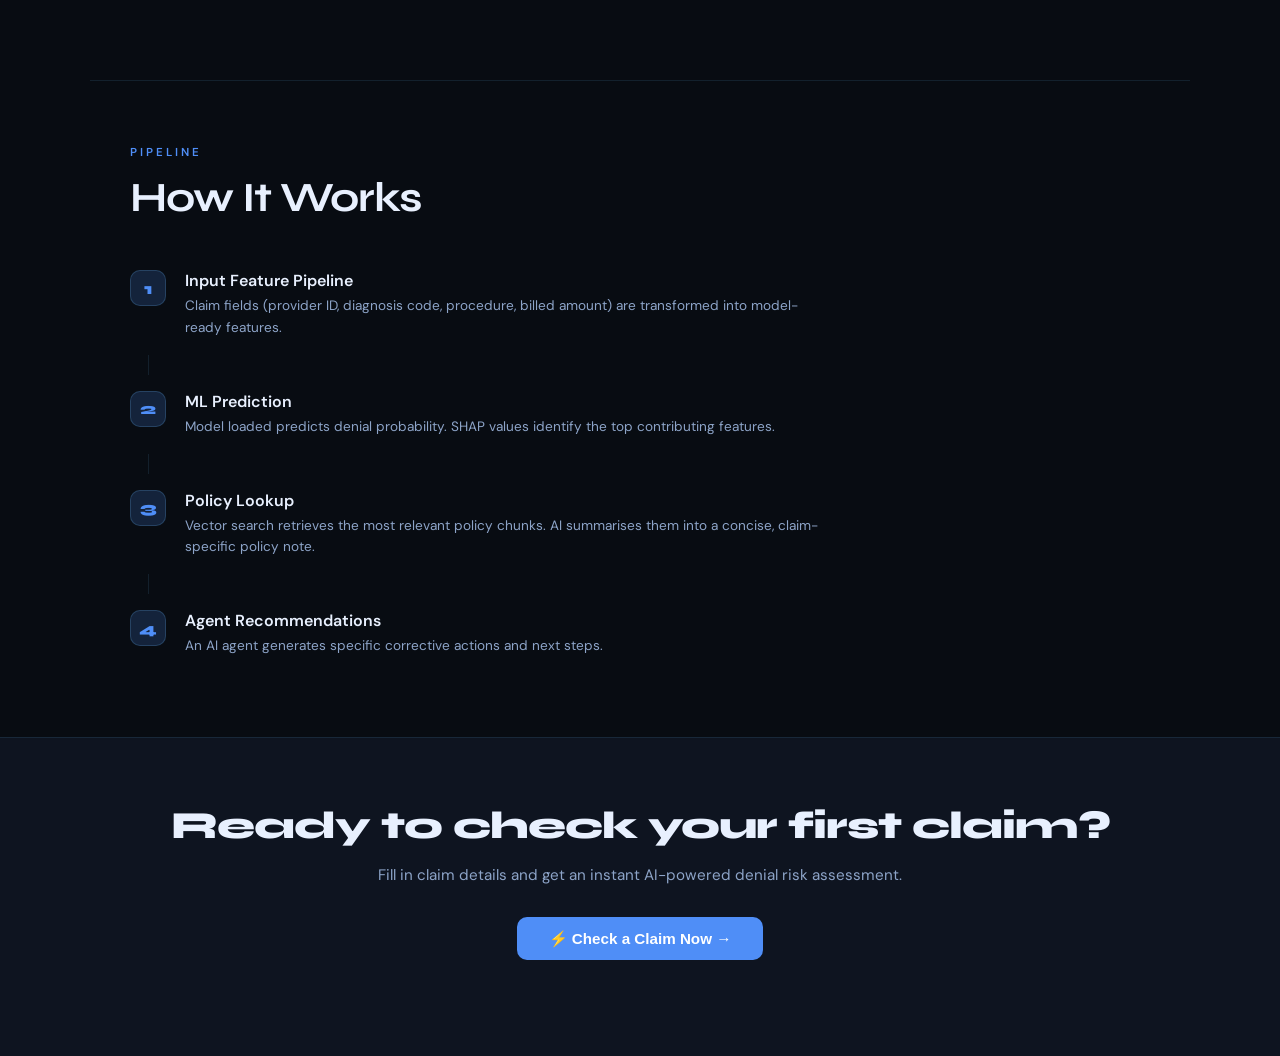
==== commit 6f4d9795: "history page" ====
--- a/index.html
+++ b/index.html
@@ -732,6 +732,92 @@
     .nav-links .nav-link:not(.active) { display: none; }
     .section { padding: 3rem 1.2rem; }
   }
+  /* ── History page ── */
+.filter-btn {
+  padding: 0.35rem 1rem;
+  background: transparent;
+  border: 1px solid var(--border);
+  border-radius: 20px;
+  color: var(--text2);
+  font-size: 0.78rem; font-weight: 500;
+  cursor: pointer;
+  transition: all 0.2s;
+}
+.filter-btn:hover { border-color: var(--border2); color: var(--text); }
+.filter-btn.active {
+  background: var(--accent-glow);
+  border-color: var(--border2);
+  color: var(--accent);
+}
+
+.history-table {
+  width: 100%;
+  border-collapse: collapse;
+}
+.history-table th {
+  text-align: left;
+  font-size: 0.68rem; font-weight: 600;
+  letter-spacing: 2px; text-transform: uppercase;
+  color: var(--text3);
+  padding: 0.6rem 1rem;
+  border-bottom: 1px solid var(--border);
+}
+.history-table td {
+  padding: 0 1rem;
+  border-bottom: 1px solid var(--border);
+  font-size: 0.85rem;
+  color: var(--text2);
+  vertical-align: middle;
+}
+.history-row {
+  transition: background 0.15s;
+  cursor: pointer;
+}
+.history-row:hover { background: var(--surface2); }
+.history-row td { height: 52px; }
+
+.expand-row td {
+  padding: 0;
+  border-bottom: 1px solid var(--border);
+}
+.expand-content {
+  display: none;
+  padding: 1.4rem 1.5rem;
+  background: var(--bg2);
+  animation: card-in 0.25s ease both;
+}
+.expand-content.open { display: block; }
+
+.detail-grid {
+  display: grid;
+  grid-template-columns: repeat(auto-fit, minmax(200px, 1fr));
+  gap: 1rem;
+  margin-bottom: 1.2rem;
+}
+.detail-card {
+  background: var(--surface);
+  border: 1px solid var(--border);
+  border-radius: 10px;
+  padding: 1rem 1.2rem;
+}
+.detail-label {
+  font-size: 0.68rem; font-weight: 600;
+  letter-spacing: 1.5px; text-transform: uppercase;
+  color: var(--text3); margin-bottom: 0.3rem;
+}
+.detail-value {
+  font-family: 'Syne', sans-serif;
+  font-size: 1.1rem; font-weight: 700;
+  color: var(--text);
+}
+.reasons-list { margin-top: 1rem; }
+.reason-chip {
+  display: flex; gap: 10px; align-items: flex-start;
+  padding: 0.6rem 0;
+  border-bottom: 1px solid var(--border);
+  font-size: 0.83rem; color: var(--text2);
+}
+.reason-chip:last-child { border-bottom: none; }
 </style>
 </head>
 <body>
@@ -746,6 +832,7 @@
     <div class="nav-link active" id="nav-home" onclick="showPage('home')">Home</div>
     <div class="nav-link" id="nav-how" onclick="showPage('home'); setTimeout(() => {document.getElementById('features-section').scrollIntoView({ behavior: 'smooth' });}, 100);">How It Works</div>
     <!-- <div class="nav-link" id="nav-claim" onclick="showPage('claim')">Check Claim</div> -->
+    <div class="nav-link" id="nav-history" onclick="showPage('history')">History</div>
     <button class="nav-cta" onclick="showPage('claim')">⚡ Analyse Now</button>
     <div class="theme-toggle" onclick="toggleTheme()" title="Toggle theme" role="button" aria-label="Toggle dark/light mode">
       <span class="theme-icon theme-icon-moon" style="color:#8da4c8">🌙</span>
@@ -867,7 +954,7 @@
       <div style="width:1px;height:20px;background:var(--border);margin-left:18px;"></div>
       <div style="display:flex;gap:1.2rem;align-items:flex-start;">
         <div style="width:36px;height:36px;border-radius:10px;background:var(--accent-glow);border:1px solid var(--border2);display:flex;align-items:center;justify-content:center;font-weight:800;font-family:'Syne',sans-serif;color:var(--accent);flex-shrink:0;">2</div>
-        <div><div style="font-weight:600;margin-bottom:4px;">XML Prediction</div><div style="font-size:0.85rem;color:var(--text2);line-height:1.6;">Model loaded predicts denial probability. SHAP values identify the top contributing features.</div></div>
+        <div><div style="font-weight:600;margin-bottom:4px;">ML Prediction</div><div style="font-size:0.85rem;color:var(--text2);line-height:1.6;">Model loaded predicts denial probability. SHAP values identify the top contributing features.</div></div>
       </div>
       <div style="width:1px;height:20px;background:var(--border);margin-left:18px;"></div>
       <div style="display:flex;gap:1.2rem;align-items:flex-start;">
@@ -1021,7 +1108,7 @@
           ClaimCheck AI
         </div>
         <div id="auth-title" style="font-size:0.82rem;color:var(--text3);margin-top:0.4rem;letter-spacing:1px;text-transform:uppercase;">
-          ${isSignup ? 'Create Account' : 'Secure Access Portal'}
+          ${isSignup ? 'Create Account' : ''}
         </div>
       </div>
 
@@ -1247,6 +1334,7 @@
   const nl = document.getElementById('nav-'+name);
   if(nl) nl.classList.add('active');
   window.scrollTo(0,0);
+  if (name === 'history') loadHistory();   // ← auto-load when tab opens
 }
 
 // ── API health check
@@ -1463,6 +1551,243 @@
   document.getElementById('results-panel').innerHTML = html;
 }
 
+// ── History ────────────────────────────────────────────────
+let allHistory   = [];
+let activeFilter = 'all';
+
+async function loadHistory() {
+  if (!getToken()) { showLoginModal(); return; }
+
+  document.getElementById('history-container').innerHTML = `
+    <div style="text-align:center;padding:4rem 2rem;color:var(--text3);font-size:0.88rem;">
+      <div class="spinner" style="margin:0 auto 1rem;"></div>
+      Loading claim history from S3…
+    </div>`;
+
+  try {
+    const resp = await fetch(BASE_URL + '/history', {
+      headers: { 'Authorization': 'Bearer ' + getToken() },
+      signal: AbortSignal.timeout(15000),
+    });
+
+    if (resp.status === 401) { clearToken(); showLoginModal(); return; }
+    if (!resp.ok) throw new Error(`HTTP ${resp.status}`);
+
+    allHistory = await resp.json();
+    renderHistory();
+
+  } catch(e) {
+    document.getElementById('history-container').innerHTML = `
+      <div class="error-card">⚠ Failed to load history: ${e.message}</div>`;
+  }
+}
+
+function setFilter(f) {
+  activeFilter = f;
+  document.querySelectorAll('.filter-btn').forEach(b => b.classList.remove('active'));
+  document.getElementById('filter-' + f).classList.add('active');
+  renderHistory();
+}
+
+function renderHistory() {
+  let records = allHistory;
+
+  if (activeFilter === 'denied') {
+    records = records.filter(r => {
+      const pred = (r.result?.prediction || '').toUpperCase();
+      return pred.includes('DENIED');
+    });
+  } else if (activeFilter === 'approved') {
+    records = records.filter(r => {
+      const risk = (r.result?.risk_level || '').toUpperCase();
+      return risk === 'LOW';
+    });
+  }
+
+  document.getElementById('history-count').textContent =
+    `${records.length} record${records.length !== 1 ? 's' : ''}`;
+
+  if (!records.length) {
+    document.getElementById('history-container').innerHTML = `
+      <div style="text-align:center;padding:4rem 2rem;
+                  background:var(--surface);border:1px dashed var(--border2);border-radius:14px;">
+        <div style="font-size:2.5rem;margin-bottom:1rem;">📭</div>
+        <div style="color:var(--text3);font-size:0.88rem;">No claims found for this filter.</div>
+      </div>`;
+    return;
+  }
+
+  let html = `
+  <div style="background:var(--surface);border:1px solid var(--border);border-radius:14px;overflow:hidden;">
+    <table class="history-table">
+      <thead>
+        <tr>
+          <th>Claim ID</th>
+          <th>Date</th>
+          <th>Provider</th>
+          <th>Verdict</th>
+          <th>Risk Score</th>
+          <th>Run By</th>
+          <th></th>
+        </tr>
+      </thead>
+      <tbody>`;
+
+  records.forEach((r, i) => {
+    const result   = r.result   || {};
+    const payload  = r.payload  || {};
+    const pred     = result.prediction || '—';
+    const risk     = (result.risk_level || 'LOW').toUpperCase();
+    const score    = parseFloat(result.risk_score || 0).toFixed(1);
+    const ts       = r.timestamp ? r.timestamp.replace('T', ' ').slice(0, 16) + ' UTC' : '—';
+    const isDenied = pred.toUpperCase().includes('DENIED');
+
+    const verdictColor = isDenied ? 'var(--danger)' : 'var(--success)';
+    const riskClass    = risk === 'HIGH' ? 'risk-high' : risk === 'MEDIUM' ? 'risk-medium' : 'risk-low';
+    const scoreColor   = score >= 70 ? 'var(--danger)' : score >= 40 ? 'var(--warn)' : 'var(--success)';
+
+    html += `
+    <tr class="history-row" onclick="toggleExpand(${i})">
+      <td><span style="font-family:'Syne',sans-serif;font-weight:700;color:var(--text);">${r.claim_id || '—'}</span></td>
+      <td>${ts}</td>
+      <td>${payload.provider_id || '—'}</td>
+      <td><span style="font-weight:600;color:${verdictColor};">${pred}</span></td>
+      <td>
+        <span style="font-weight:700;color:${scoreColor};">${score}%</span>
+        <span class="risk-badge-pill ${riskClass}" style="margin-left:6px;font-size:0.65rem;">${risk}</span>
+      </td>
+      <td style="color:var(--text3);">${r.user || '—'}</td>
+      <td style="text-align:right;padding-right:1.2rem;">
+        <span id="chevron-${i}" style="color:var(--text3);font-size:0.8rem;transition:transform 0.2s;display:inline-block;">▶</span>
+      </td>
+    </tr>
+    <tr class="expand-row">
+      <td colspan="7">
+        <div class="expand-content" id="expand-${i}">
+          ${renderExpandDetail(r)}
+        </div>
+      </td>
+    </tr>`;
+  });
+
+  html += `</tbody></table></div>`;
+  document.getElementById('history-container').innerHTML = html;
+}
+
+function toggleExpand(i) {
+  const content  = document.getElementById('expand-' + i);
+  const chevron  = document.getElementById('chevron-' + i);
+  const isOpen   = content.classList.contains('open');
+
+  // Close all others
+  document.querySelectorAll('.expand-content').forEach(c => c.classList.remove('open'));
+  document.querySelectorAll('[id^="chevron-"]').forEach(c => {
+    c.style.transform = 'rotate(0deg)';
+  });
+
+  if (!isOpen) {
+    content.classList.add('open');
+    chevron.style.transform = 'rotate(90deg)';
+  }
+}
+
+function renderExpandDetail(r) {
+  const result  = r.result  || {};
+  const payload = r.payload || {};
+  const score   = parseFloat(result.risk_score || 0).toFixed(1);
+  const scoreColor = score >= 70 ? 'var(--danger)' : score >= 40 ? 'var(--warn)' : 'var(--success)';
+
+  let html = `<div class="detail-grid">
+    <div class="detail-card">
+      <div class="detail-label">Billed Amount</div>
+      <div class="detail-value">$${(payload.billed_amount||0).toLocaleString()}</div>
+    </div>
+    <div class="detail-card">
+      <div class="detail-label">Diagnosis Code</div>
+      <div class="detail-value">${payload.diagnosis_code || '—'}</div>
+    </div>
+    <div class="detail-card">
+      <div class="detail-label">Procedure Code</div>
+      <div class="detail-value">${payload.procedure_code || '—'}</div>
+    </div>
+    <div class="detail-card">
+      <div class="detail-label">Risk Score</div>
+      <div class="detail-value" style="color:${scoreColor}">${score}%</div>
+    </div>
+  </div>`;
+
+  const reasons = result.top_reasons || [];
+  if (reasons.length) {
+    html += `<div style="background:var(--surface);border:1px solid var(--border);
+                         border-radius:10px;padding:1rem 1.2rem;">
+      <div class="detail-label" style="margin-bottom:0.6rem;">Denial Reasons</div>
+      <div class="reasons-list">`;
+    reasons.forEach((r2, i) => {
+      html += `<div class="reason-chip">
+        <span style="min-width:20px;height:20px;background:var(--accent-glow);
+                     border:1px solid var(--border2);border-radius:5px;
+                     display:flex;align-items:center;justify-content:center;
+                     font-size:0.7rem;font-weight:700;color:var(--accent);">${i+1}</span>
+        ${r2.business_reason || r2.feature || '—'}
+      </div>`;
+    });
+    html += `</div></div>`;
+  }
+
+  const next = result.next_action || '';
+  if (next) {
+    html += `<div style="margin-top:1rem;background:rgba(251,191,36,0.05);
+                         border:1px solid rgba(251,191,36,0.2);border-radius:8px;
+                         padding:0.9rem 1.1rem;">
+      <div class="detail-label" style="color:var(--warn);margin-bottom:0.3rem;">⚡ Next Action</div>
+      <div style="font-size:0.85rem;color:var(--text2);">${next}</div>
+    </div>`;
+  }
+
+  return html;
+}
 </script>
+
+<!-- ══════════════════════════════════════ HISTORY PAGE ══════════════════════════════════════ -->
+<div class="page" id="page-history">
+  <div style="max-width:1100px;margin:0 auto;padding:2.5rem 2rem 4rem;">
+
+    <!-- Header -->
+    <div style="display:flex;align-items:center;justify-content:space-between;
+                padding-bottom:1.5rem;border-bottom:1px solid var(--border);margin-bottom:1.5rem;">
+      <h2 style="font-family:'Syne',sans-serif;font-size:1.6rem;font-weight:800;
+                 letter-spacing:-0.5px;display:flex;align-items:center;gap:12px;">
+        <span style="font-size:1.4rem">📋</span> Claim History
+      </h2>
+      <button onclick="loadHistory()" style="
+        display:flex;align-items:center;gap:6px;
+        padding:0.45rem 1rem;
+        background:var(--accent-glow);border:1px solid var(--border2);
+        border-radius:8px;color:var(--accent);
+        font-size:0.82rem;font-weight:600;cursor:pointer;
+        transition:all 0.2s;
+      ">↻ Refresh</button>
+    </div>
+
+    <!-- Filter bar -->
+    <div style="display:flex;align-items:center;gap:0.8rem;margin-bottom:1.5rem;flex-wrap:wrap;">
+      <span style="font-size:0.75rem;color:var(--text3);letter-spacing:1px;text-transform:uppercase;">Filter:</span>
+      <button class="filter-btn active" id="filter-all"      onclick="setFilter('all')">All</button>
+      <button class="filter-btn"        id="filter-denied"   onclick="setFilter('denied')">Denied</button>
+      <button class="filter-btn"        id="filter-approved" onclick="setFilter('approved')">Approved</button>
+      <div style="margin-left:auto;display:flex;align-items:center;gap:8px;">
+        <span id="history-count" style="font-size:0.78rem;color:var(--text3);"></span>
+      </div>
+    </div>
+
+    <!-- Table -->
+    <div id="history-container">
+      <div style="text-align:center;padding:4rem 2rem;color:var(--text3);font-size:0.88rem;">
+        Loading claim history…
+      </div>
+    </div>
+
+  </div>
+</div>
 </body>
 </html>
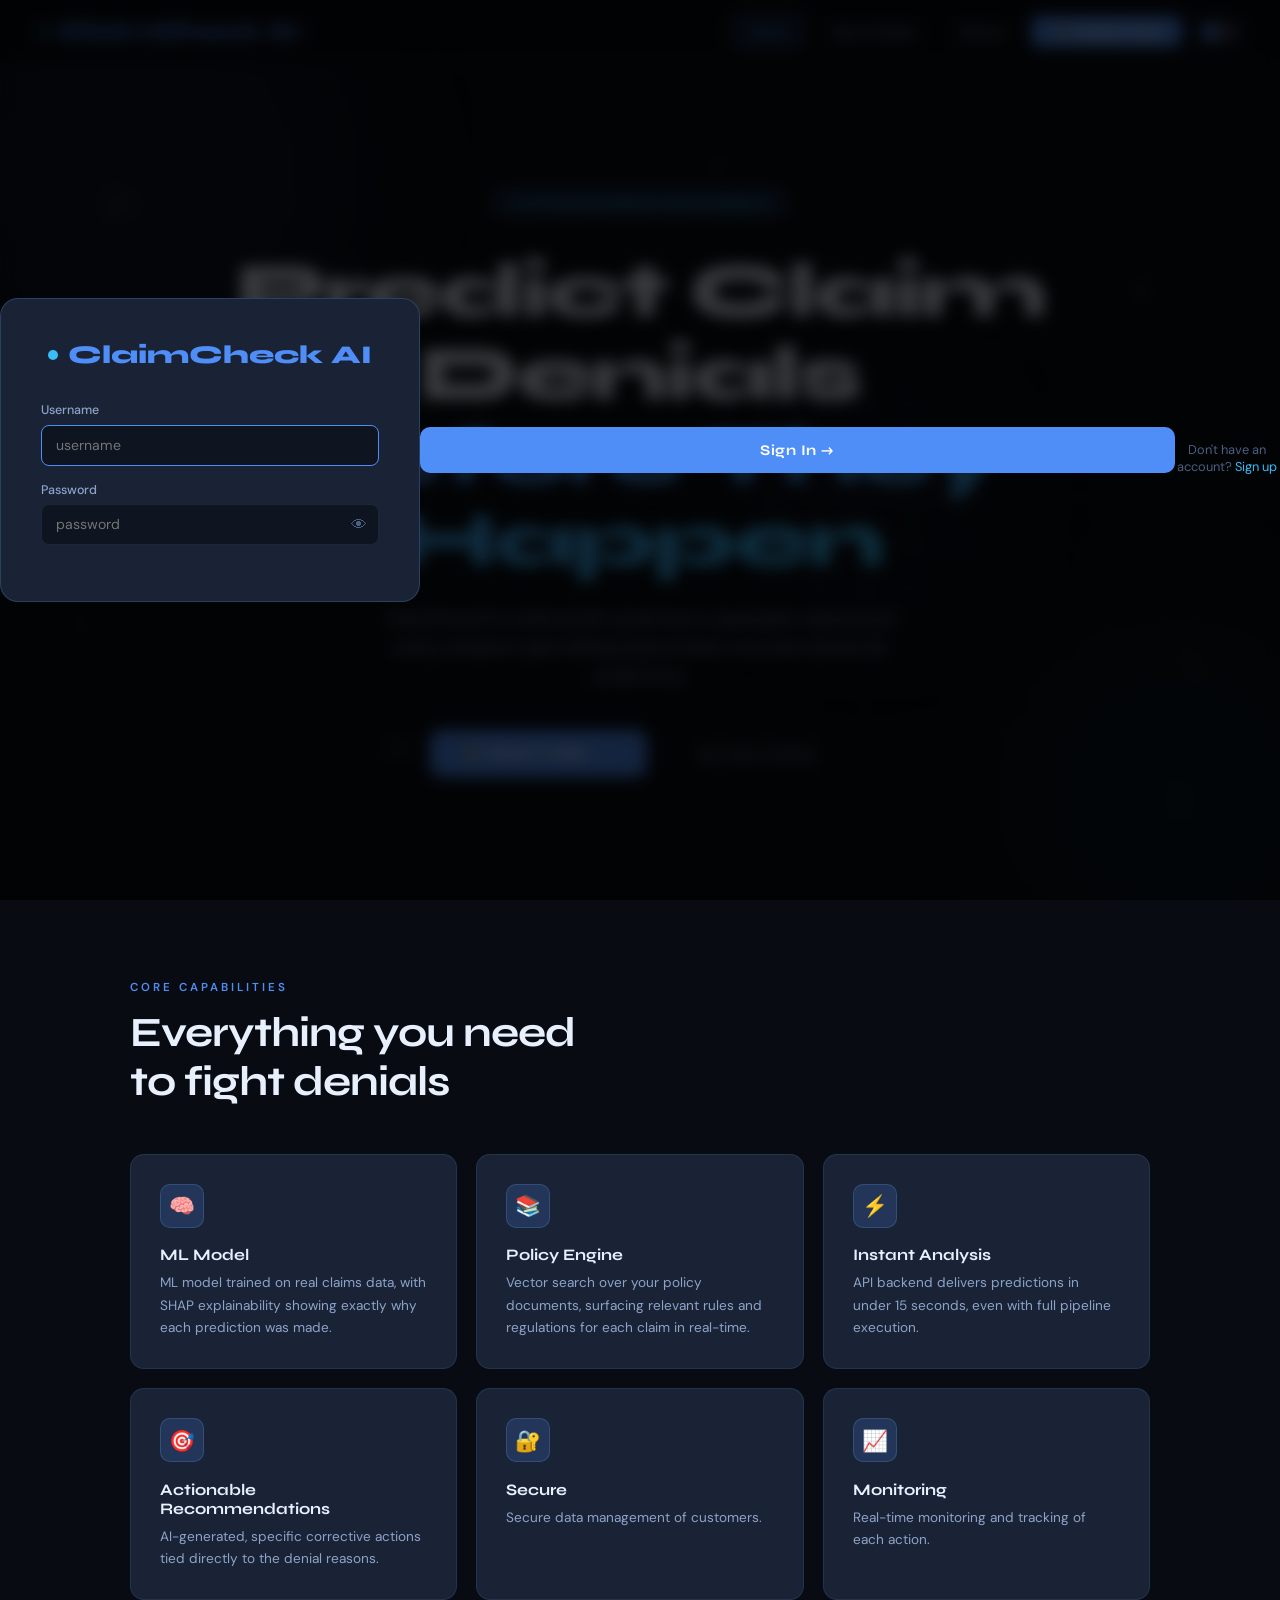
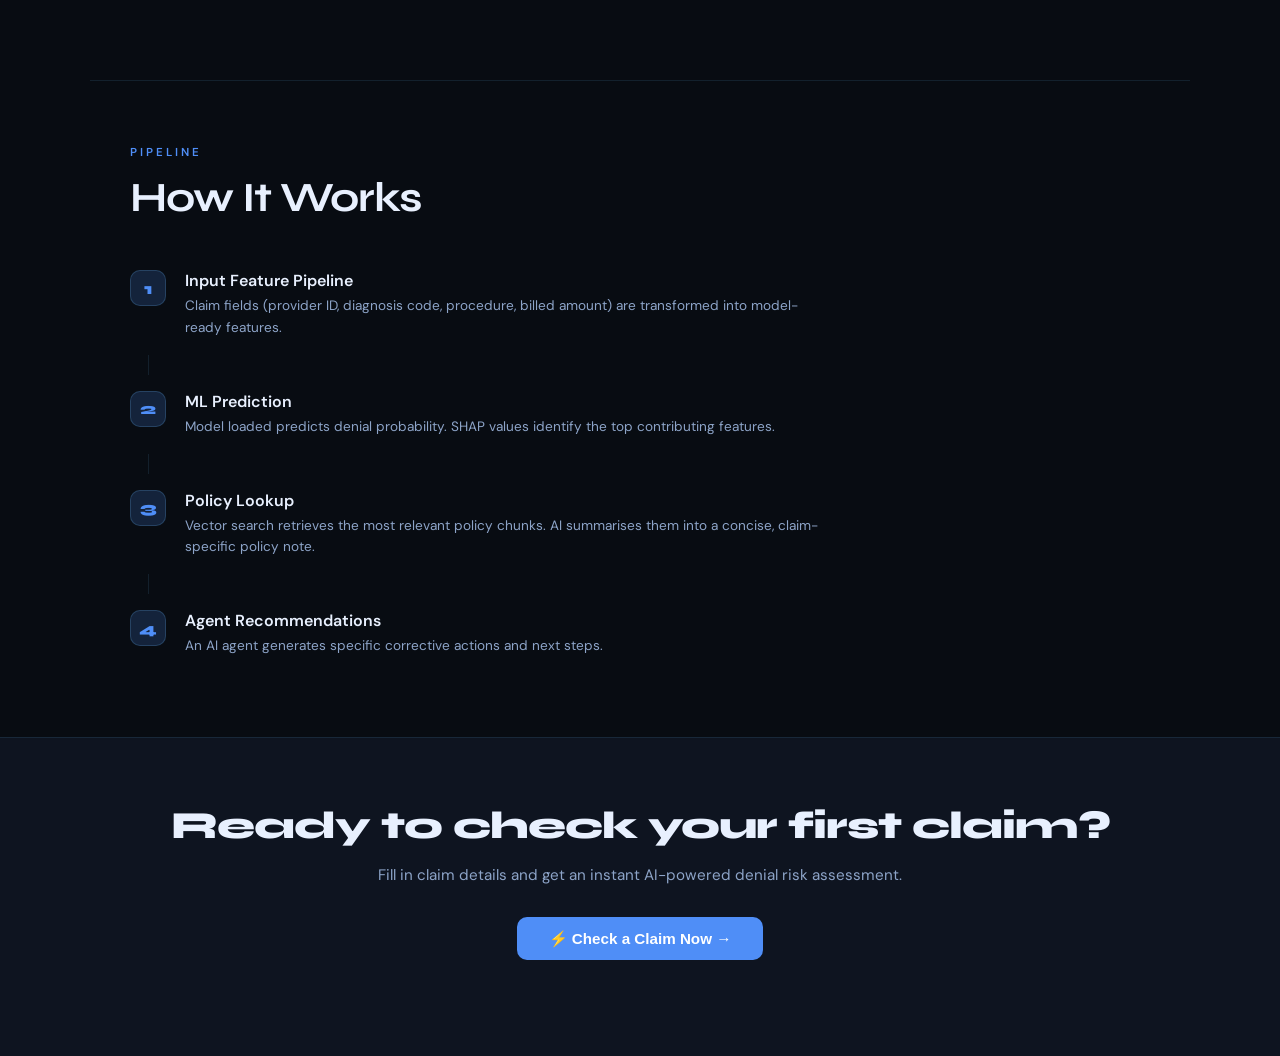
==== commit b0d920ce: "s3 audit logging fixed" ====
--- a/index.html
+++ b/index.html
@@ -1126,14 +1126,23 @@
 
       <div style="margin-bottom:1rem;">
         <label style="display:block;font-size:0.78rem;font-weight:500;color:var(--text2);margin-bottom:0.4rem;">Password</label>
-        <input id="login-password" type="password" placeholder="password"
-          style="width:100%;background:var(--bg2);border:1px solid var(--border);border-radius:8px;
-                 color:var(--text);font-family:'DM Sans',sans-serif;font-size:0.88rem;
-                 padding:0.65rem 0.9rem;outline:none;transition:border-color 0.2s;"
-          onfocus="this.style.borderColor='var(--accent)'"
-          onblur="this.style.borderColor='var(--border)'"
-          onkeydown="if(event.key==='Enter')doAuth()"
-        >
+        <div style="position:relative;">
+          <input id="login-password" type="password" placeholder="password"
+            style="width:100%;background:var(--bg2);border:1px solid var(--border);border-radius:8px;
+                  color:var(--text);font-family:'DM Sans',sans-serif;font-size:0.88rem;
+                  padding:0.65rem 2.5rem 0.65rem 0.9rem;outline:none;transition:border-color 0.2s;"
+            onfocus="this.style.borderColor='var(--accent)'"
+            onblur="this.style.borderColor='var(--border)'"
+            onkeydown="if(event.key==='Enter')doAuth()"
+          >
+          <span onclick="togglePasswordVisibility('login-password', this)"
+            style="position:absolute;right:0.75rem;top:50%;transform:translateY(-50%);
+                  cursor:pointer;font-size:1rem;color:var(--text3);user-select:none;
+                  transition:color 0.2s;"
+            onmouseover="this.style.color='var(--accent)'"
+            onmouseout="this.style.color='var(--text3)'"
+            title="Show/hide password">👁</span>
+        </div>
       </div>
       <div id="password-rules" style="
         display:${isSignup ? 'block' : 'none'};
@@ -1152,14 +1161,24 @@
       </div>
       <div id="confirm-wrap" style="margin-bottom:1rem; display:${isSignup ? 'block' : 'none'};">
         <label style="display:block;font-size:0.78rem;font-weight:500;color:var(--text2);margin-bottom:0.4rem;">Confirm Password</label>
-        <input id="login-confirm-password" type="password" placeholder="Confirm Password"
-          style="width:100%;background:var(--bg2);border:1px solid var(--border);border-radius:8px;
-                 color:var(--text);font-family:'DM Sans',sans-serif;font-size:0.88rem;
-                 padding:0.65rem 0.9rem;outline:none;transition:border-color 0.2s;"
-          onfocus="this.style.borderColor='var(--accent)'"
-          onblur="this.style.borderColor='var(--border)'"
-          onkeydown="if(event.key==='Enter')doAuth()"
-        >
+        <div style="position:relative;">
+          <input id="login-confirm-password" type="password" placeholder="Confirm Password"
+            style="width:100%;background:var(--bg2);border:1px solid var(--border);border-radius:8px;
+                  color:var(--text);font-family:'DM Sans',sans-serif;font-size:0.88rem;
+                  padding:0.65rem 2.5rem 0.65rem 0.9rem;outline:none;transition:border-color 0.2s;"
+            onfocus="this.style.borderColor='var(--accent)'"
+            onblur="this.style.borderColor='var(--border)'"
+            onkeydown="if(event.key==='Enter')doAuth()"
+          >
+          <span onclick="togglePasswordVisibility('login-confirm-password', this)"
+            style="position:absolute;right:0.75rem;top:50%;transform:translateY(-50%);
+                  cursor:pointer;font-size:1rem;color:var(--text3);user-select:none;
+                  transition:color 0.2s;"
+            onmouseover="this.style.color='var(--accent)'"
+            onmouseout="this.style.color='var(--text3)'"
+            title="Show/hide password">👁</span>
+        </div>
+      </div>
       </div>
 
       <div id="login-error" style="
@@ -1746,6 +1765,18 @@
 
   return html;
 }
+
+function togglePasswordVisibility(inputId, eyeEl) {
+  const input = document.getElementById(inputId);
+  if (!input) return;
+  if (input.type === 'password') {
+    input.type = 'text';
+    eyeEl.textContent = '🙈';
+  } else {
+    input.type = 'password';
+    eyeEl.textContent = '👁';
+  }
+}
 </script>
 
 <!-- ══════════════════════════════════════ HISTORY PAGE ══════════════════════════════════════ -->
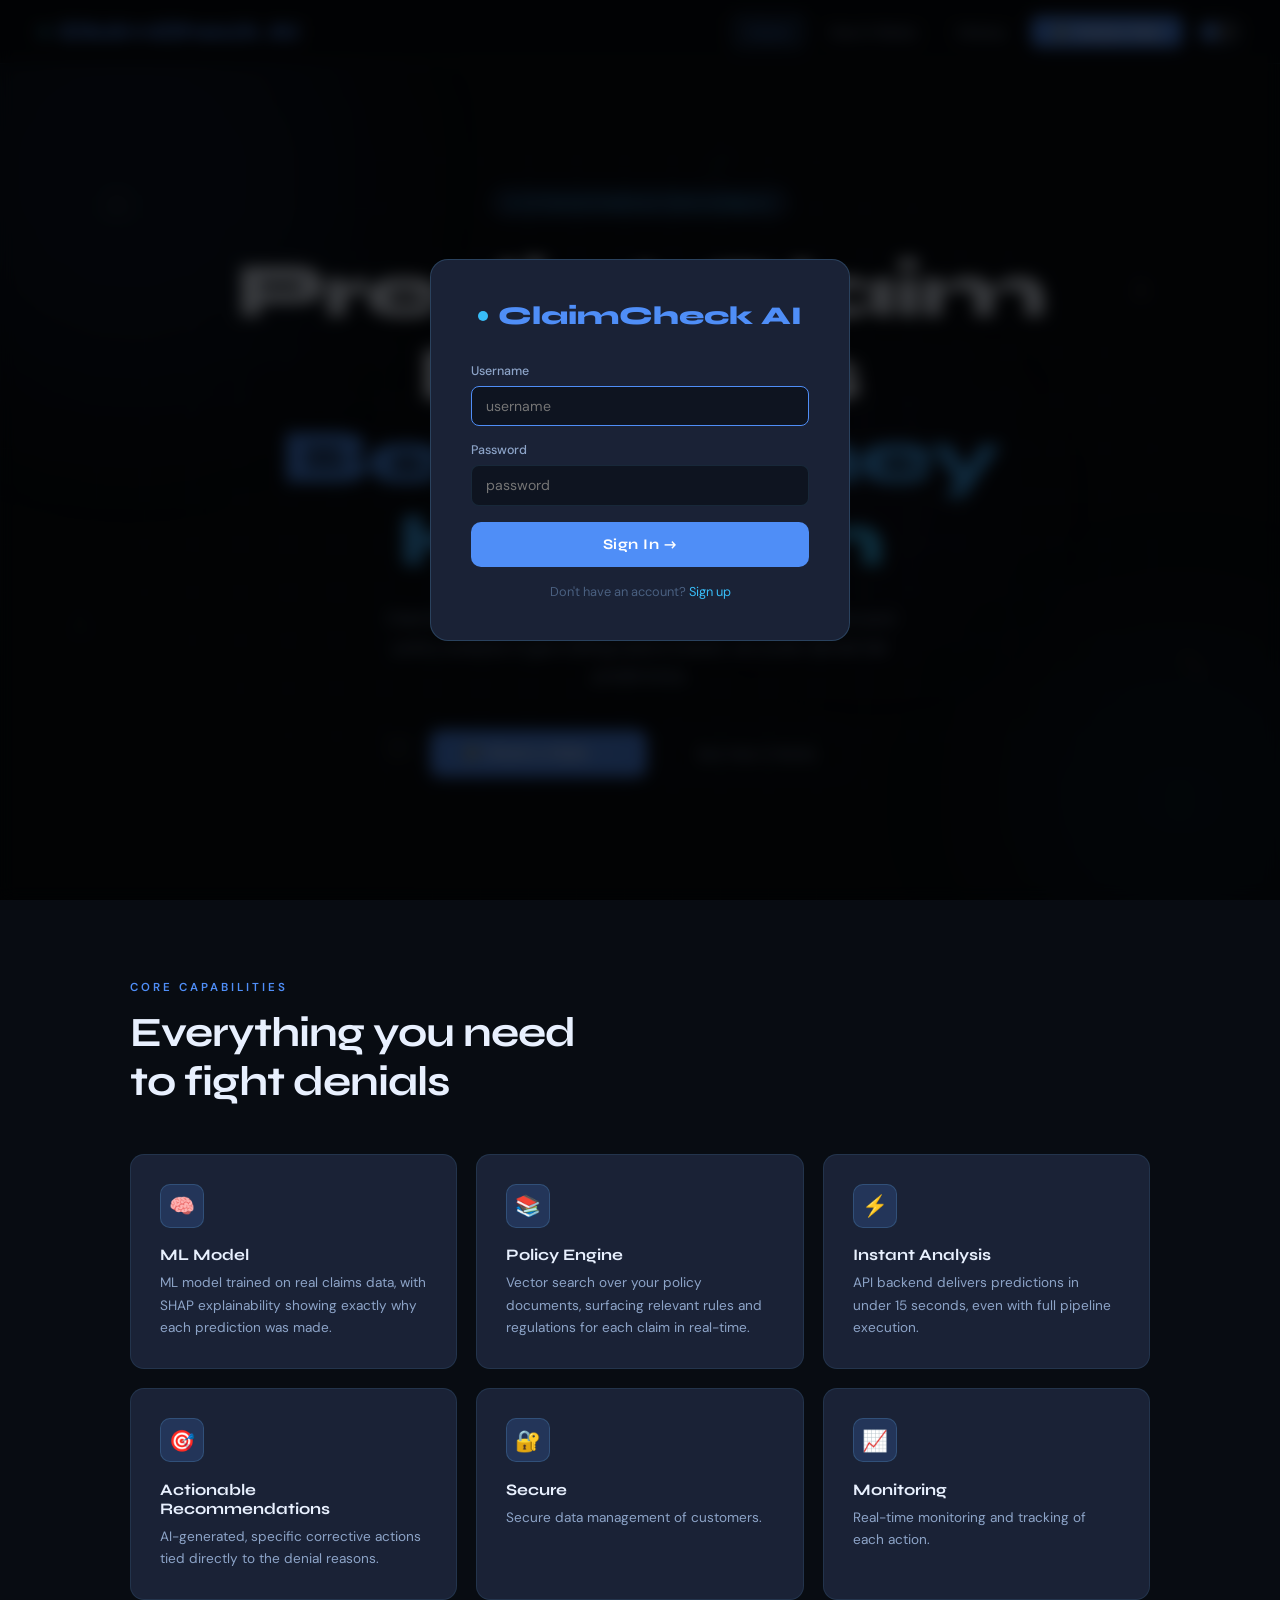
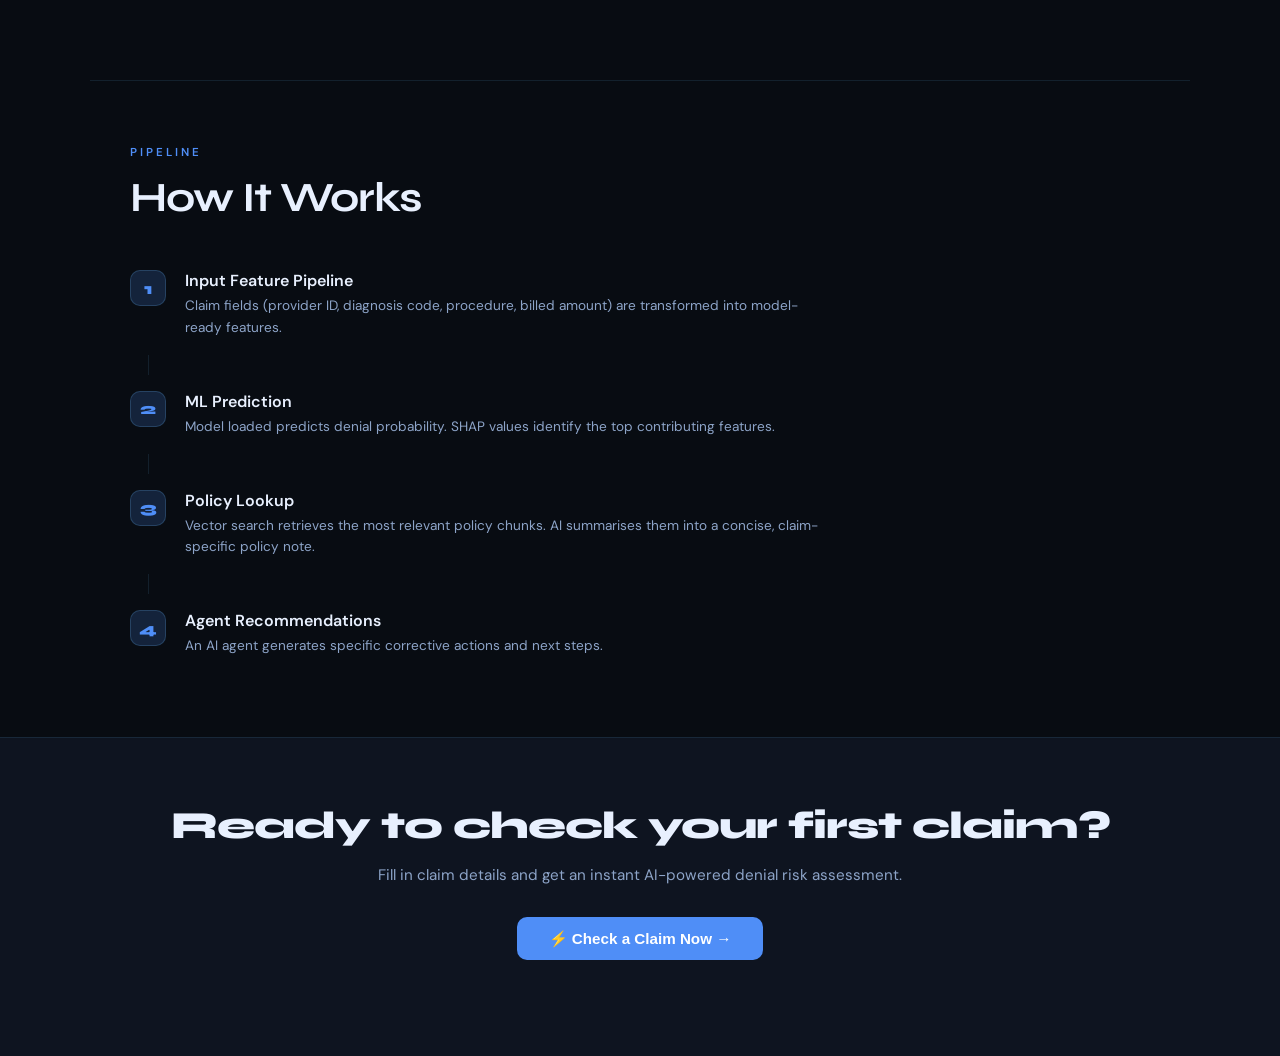
==== commit 2c741753: "f" ====
--- a/index.html
+++ b/index.html
@@ -1126,23 +1126,14 @@
 
       <div style="margin-bottom:1rem;">
         <label style="display:block;font-size:0.78rem;font-weight:500;color:var(--text2);margin-bottom:0.4rem;">Password</label>
-        <div style="position:relative;">
-          <input id="login-password" type="password" placeholder="password"
-            style="width:100%;background:var(--bg2);border:1px solid var(--border);border-radius:8px;
-                  color:var(--text);font-family:'DM Sans',sans-serif;font-size:0.88rem;
-                  padding:0.65rem 2.5rem 0.65rem 0.9rem;outline:none;transition:border-color 0.2s;"
-            onfocus="this.style.borderColor='var(--accent)'"
-            onblur="this.style.borderColor='var(--border)'"
-            onkeydown="if(event.key==='Enter')doAuth()"
-          >
-          <span onclick="togglePasswordVisibility('login-password', this)"
-            style="position:absolute;right:0.75rem;top:50%;transform:translateY(-50%);
-                  cursor:pointer;font-size:1rem;color:var(--text3);user-select:none;
-                  transition:color 0.2s;"
-            onmouseover="this.style.color='var(--accent)'"
-            onmouseout="this.style.color='var(--text3)'"
-            title="Show/hide password">👁</span>
-        </div>
+        <input id="login-password" type="password" placeholder="password"
+          style="width:100%;background:var(--bg2);border:1px solid var(--border);border-radius:8px;
+                 color:var(--text);font-family:'DM Sans',sans-serif;font-size:0.88rem;
+                 padding:0.65rem 0.9rem;outline:none;transition:border-color 0.2s;"
+          onfocus="this.style.borderColor='var(--accent)'"
+          onblur="this.style.borderColor='var(--border)'"
+          onkeydown="if(event.key==='Enter')doAuth()"
+        >
       </div>
       <div id="password-rules" style="
         display:${isSignup ? 'block' : 'none'};
@@ -1161,24 +1152,14 @@
       </div>
       <div id="confirm-wrap" style="margin-bottom:1rem; display:${isSignup ? 'block' : 'none'};">
         <label style="display:block;font-size:0.78rem;font-weight:500;color:var(--text2);margin-bottom:0.4rem;">Confirm Password</label>
-        <div style="position:relative;">
-          <input id="login-confirm-password" type="password" placeholder="Confirm Password"
-            style="width:100%;background:var(--bg2);border:1px solid var(--border);border-radius:8px;
-                  color:var(--text);font-family:'DM Sans',sans-serif;font-size:0.88rem;
-                  padding:0.65rem 2.5rem 0.65rem 0.9rem;outline:none;transition:border-color 0.2s;"
-            onfocus="this.style.borderColor='var(--accent)'"
-            onblur="this.style.borderColor='var(--border)'"
-            onkeydown="if(event.key==='Enter')doAuth()"
-          >
-          <span onclick="togglePasswordVisibility('login-confirm-password', this)"
-            style="position:absolute;right:0.75rem;top:50%;transform:translateY(-50%);
-                  cursor:pointer;font-size:1rem;color:var(--text3);user-select:none;
-                  transition:color 0.2s;"
-            onmouseover="this.style.color='var(--accent)'"
-            onmouseout="this.style.color='var(--text3)'"
-            title="Show/hide password">👁</span>
-        </div>
-      </div>
+        <input id="login-confirm-password" type="password" placeholder="Confirm Password"
+          style="width:100%;background:var(--bg2);border:1px solid var(--border);border-radius:8px;
+                 color:var(--text);font-family:'DM Sans',sans-serif;font-size:0.88rem;
+                 padding:0.65rem 0.9rem;outline:none;transition:border-color 0.2s;"
+          onfocus="this.style.borderColor='var(--accent)'"
+          onblur="this.style.borderColor='var(--border)'"
+          onkeydown="if(event.key==='Enter')doAuth()"
+        >
       </div>
 
       <div id="login-error" style="
@@ -1353,7 +1334,6 @@
   const nl = document.getElementById('nav-'+name);
   if(nl) nl.classList.add('active');
   window.scrollTo(0,0);
-  if (name === 'history') loadHistory();   // ← auto-load when tab opens
 }
 
 // ── API health check
@@ -1765,18 +1745,6 @@
 
   return html;
 }
-
-function togglePasswordVisibility(inputId, eyeEl) {
-  const input = document.getElementById(inputId);
-  if (!input) return;
-  if (input.type === 'password') {
-    input.type = 'text';
-    eyeEl.textContent = '🙈';
-  } else {
-    input.type = 'password';
-    eyeEl.textContent = '👁';
-  }
-}
 </script>
 
 <!-- ══════════════════════════════════════ HISTORY PAGE ══════════════════════════════════════ -->
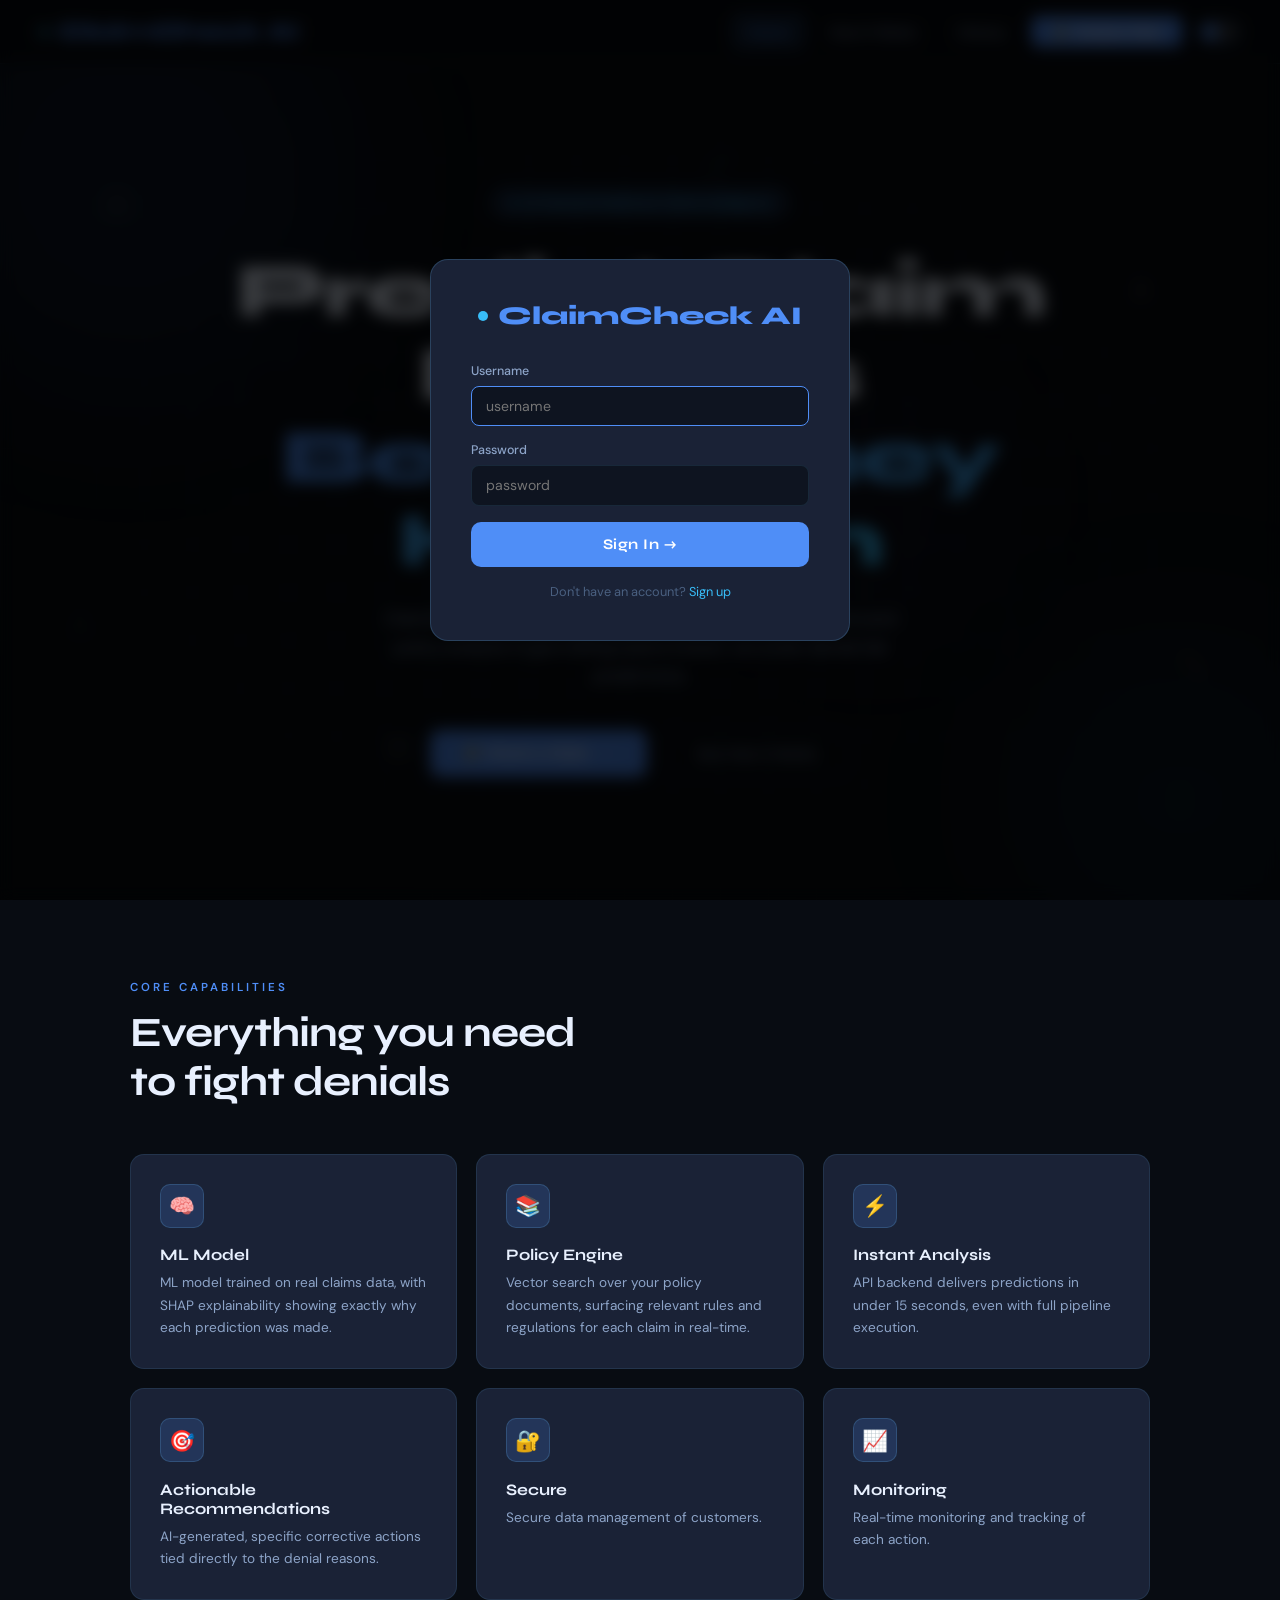
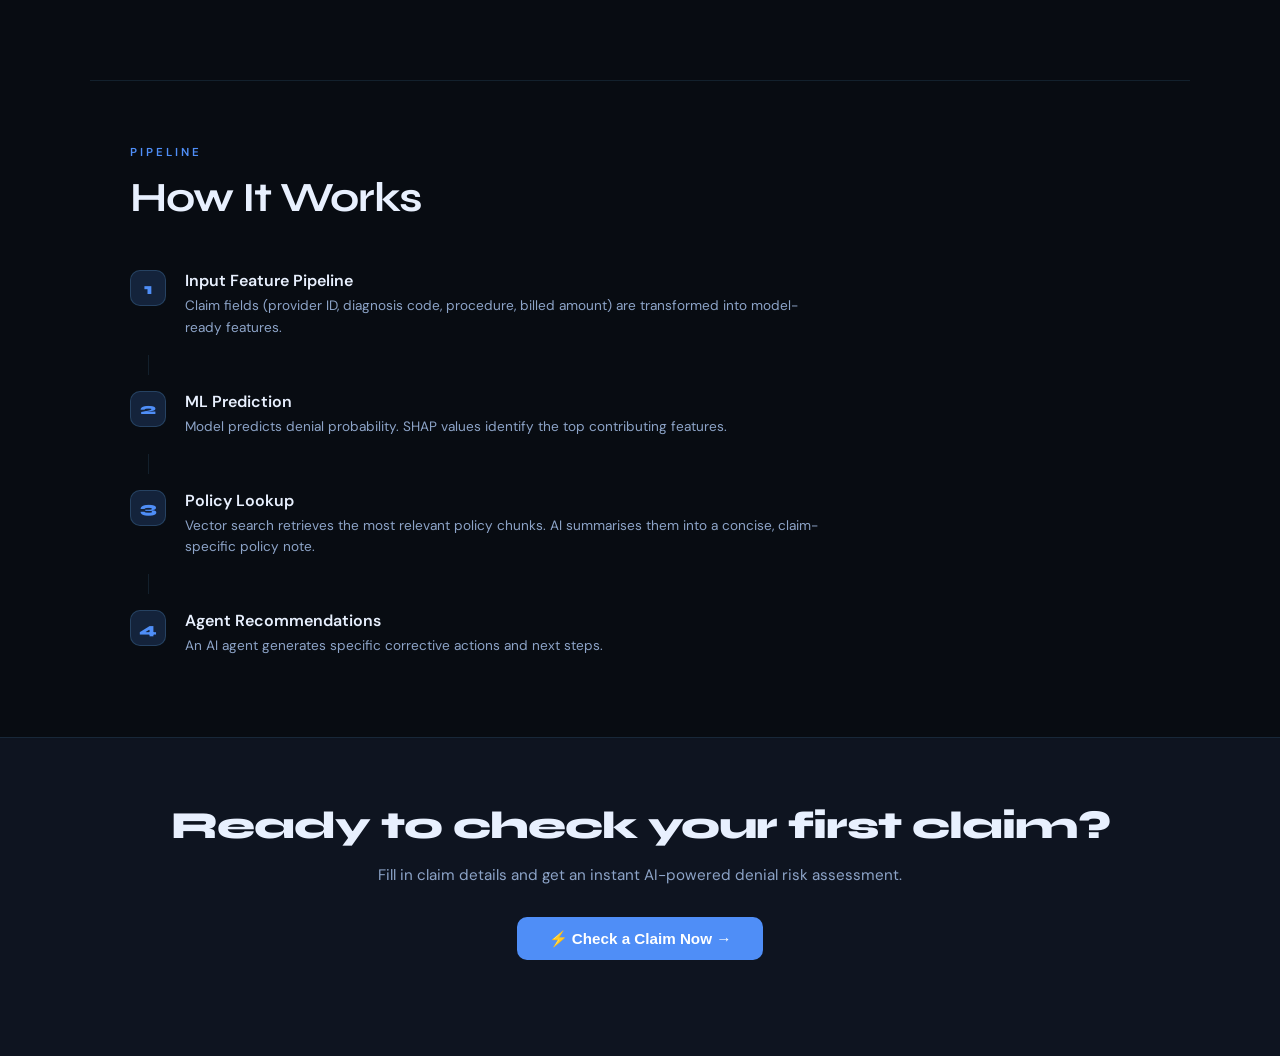
==== commit 44a94528: "sep ui files" ====
--- a/index.html
+++ b/index.html
@@ -1,838 +1,26 @@
 <!DOCTYPE html>
 <html lang="en" data-theme="dark">
 <head>
-<meta charset="UTF-8">
-<meta name="viewport" content="width=device-width, initial-scale=1.0">
-<title>ClaimCheck AI — AI Healthcare Claims</title>
-<link href="https://fonts.googleapis.com/css2?family=Syne:wght@400;500;600;700;800&family=DM+Sans:wght@300;400;500&display=swap" rel="stylesheet">
-<style>
-  :root[data-theme="dark"] {
-    --bg: #080c12;
-    --bg2: #0e1420;
-    --bg3: #141c2e;
-    --surface: #1a2236;
-    --surface2: #212d44;
-    --border: rgba(99,179,237,0.12);
-    --border2: rgba(99,179,237,0.22);
-    --text: #e8f0fe;
-    --text2: #8da4c8;
-    --text3: #4a6080;
-    --accent: #4f8ef7;
-    --accent2: #38bdf8;
-    --accent-glow: rgba(79,142,247,0.18);
-    --success: #34d399;
-    --danger: #f87171;
-    --warn: #fbbf24;
-    --card-bg: #111827;
-    --nav-bg: rgba(8,12,18,0.92);
-    --pulse: rgba(79,142,247,0.3);
-  }
-  :root[data-theme="light"] {
-    --bg: #f0f4ff;
-    --bg2: #e8eeff;
-    --bg3: #dde6ff;
-    --surface: #ffffff;
-    --surface2: #f5f8ff;
-    --border: rgba(59,130,246,0.15);
-    --border2: rgba(59,130,246,0.28);
-    --text: #0f172a;
-    --text2: #475569;
-    --text3: #94a3b8;
-    --accent: #2563eb;
-    --accent2: #0ea5e9;
-    --accent-glow: rgba(37,99,235,0.12);
-    --success: #059669;
-    --danger: #dc2626;
-    --warn: #d97706;
-    --card-bg: #ffffff;
-    --nav-bg: rgba(240,244,255,0.92);
-    --pulse: rgba(37,99,235,0.2);
-  }
-
-  * { margin:0; padding:0; box-sizing:border-box; }
-
-  body {
-    font-family: 'DM Sans', sans-serif;
-    background: var(--bg);
-    color: var(--text);
-    min-height: 100vh;
-    transition: background 0.35s, color 0.35s;
-    overflow-x: hidden;
-  }
-
-  /* ── NAV ── */
-  nav {
-    position: fixed; top:0; left:0; right:0; z-index:100;
-    background: var(--nav-bg);
-    backdrop-filter: blur(20px);
-    border-bottom: 1px solid var(--border);
-    padding: 0 2.5rem;
-    height: 64px;
-    display: flex; align-items: center; justify-content: space-between;
-    transition: background 0.35s;
-  }
-  .nav-logo {
-    font-family: 'Syne', sans-serif;
-    font-size: 1.3rem; font-weight: 800;
-    color: var(--accent);
-    letter-spacing: -0.5px;
-    cursor: pointer;
-    display: flex; align-items: center; gap: 10px;
-  }
-  .logo-dot {
-    width: 8px; height: 8px; border-radius: 50%;
-    background: var(--accent2);
-    animation: pulse-dot 2s infinite;
-  }
-  @keyframes pulse-dot {
-    0%,100%{box-shadow:0 0 0 0 var(--pulse);}
-    50%{box-shadow:0 0 0 6px transparent;}
-  }
-  .nav-links { display: flex; align-items: center; gap: 0.5rem; }
-  .nav-link {
-    padding: 0.45rem 1rem;
-    font-size: 0.88rem; font-weight: 500;
-    color: var(--text2);
-    border-radius: 8px;
-    cursor: pointer;
-    transition: all 0.2s;
-    border: 1px solid transparent;
-  }
-  .nav-link:hover { color: var(--text); background: var(--surface); }
-  .nav-link.active { color: var(--accent); border-color: var(--border2); background: var(--accent-glow); }
-  .nav-cta {
-    padding: 0.48rem 1.3rem;
-    background: var(--accent);
-    color: #fff;
-    border-radius: 8px;
-    font-size: 0.88rem; font-weight: 600;
-    cursor: pointer;
-    border: none;
-    transition: all 0.2s;
-    position: relative; overflow: hidden;
-  }
-  .nav-cta::after {
-    content:''; position:absolute; inset:0;
-    background: linear-gradient(90deg, transparent, rgba(255,255,255,0.15), transparent);
-    transform: translateX(-100%);
-    transition: transform 0.4s;
-  }
-  .nav-cta:hover::after { transform: translateX(100%); }
-  .nav-cta:hover { filter: brightness(1.1); transform: translateY(-1px); }
-  .theme-toggle {
-    width: 42px; height: 24px;
-    background: var(--surface2);
-    border: 1px solid var(--border2);
-    border-radius: 12px;
-    cursor: pointer;
-    position: relative;
-    transition: background 0.3s;
-    margin-left: 0.5rem;
-  }
-  .theme-toggle::after {
-    content: '';
-    position: absolute;
-    top: 3px; left: 3px;
-    width: 16px; height: 16px;
-    border-radius: 50%;
-    background: var(--accent);
-    transition: transform 0.3s;
-  }
-  [data-theme="light"] .theme-toggle::after { transform: translateX(18px); }
-  .theme-icon { font-size: 0.75rem; position: absolute; top: 50%; transform: translateY(-50%); }
-  .theme-icon-moon { left: 6px; }
-  .theme-icon-sun  { right: 5px; }
-
-  /* ── PAGES ── */
-  .page { display: none; padding-top: 64px; min-height: 100vh; }
-  .page.active { display: block; }
-
-  /* ── HERO ── */
-  .hero {
-    min-height: calc(100vh - 64px);
-    display: flex; flex-direction: column;
-    align-items: center; justify-content: center;
-    text-align: center; padding: 4rem 2rem;
-    position: relative; overflow: hidden;
-  }
-  .hero-bg {
-    position: absolute; inset: 0; pointer-events: none;
-  }
-  .orb {
-    position: absolute; border-radius: 50%;
-    filter: blur(80px);
-    animation: orb-float 8s ease-in-out infinite;
-  }
-  .orb1 { width:420px;height:420px; background:rgba(79,142,247,0.09); top:-100px; left:-80px; }
-  .orb2 { width:320px;height:320px; background:rgba(56,189,248,0.07); bottom:-60px; right:-60px; animation-delay:-3s; }
-  .orb3 { width:200px;height:200px; background:rgba(167,139,250,0.06); top:40%; left:60%; animation-delay:-5s; }
-  @keyframes orb-float {
-    0%,100%{transform:translate(0,0);} 33%{transform:translate(20px,-30px);} 66%{transform:translate(-15px,20px);}
-  }
-
-  /* Grid background */
-  .hero::before {
-    content: '';
-    position: absolute; inset: 0;
-    background-image:
-      linear-gradient(var(--border) 1px, transparent 1px),
-      linear-gradient(90deg, var(--border) 1px, transparent 1px);
-    background-size: 48px 48px;
-    mask-image: radial-gradient(ellipse at center, black 30%, transparent 80%);
-    pointer-events: none;
-  }
-
-  .hero-badge {
-    display: inline-flex; align-items: center; gap: 8px;
-    padding: 0.4rem 1.1rem;
-    border: 1px solid var(--border2);
-    border-radius: 20px;
-    background: var(--accent-glow);
-    font-size: 0.78rem; font-weight: 500;
-    color: var(--accent2);
-    margin-bottom: 2rem;
-    animation: fade-up 0.8s ease both;
-  }
-  .badge-dot {
-    width: 6px; height: 6px; border-radius: 50%;
-    background: var(--accent2);
-    animation: pulse-dot 1.8s infinite;
-  }
-  .hero h1 {
-    font-family: 'Syne', sans-serif;
-    font-size: clamp(2.8rem, 6vw, 5rem);
-    font-weight: 800;
-    line-height: 1.08;
-    letter-spacing: -2px;
-    margin-bottom: 1.4rem;
-    animation: fade-up 0.8s 0.1s ease both;
-  }
-  .hero h1 span {
-    background: linear-gradient(135deg, var(--accent), var(--accent2));
-    -webkit-background-clip: text; -webkit-text-fill-color: transparent;
-  }
-  .hero-sub {
-    font-size: 1.05rem; color: var(--text2); font-weight: 400;
-    max-width: 540px; line-height: 1.7;
-    margin-bottom: 2.5rem;
-    animation: fade-up 0.8s 0.2s ease both;
-  }
-  .hero-actions {
-    display: flex; gap: 1rem; flex-wrap: wrap; justify-content: center;
-    animation: fade-up 0.8s 0.3s ease both;
-  }
-  .btn-primary {
-    padding: 0.8rem 2rem;
-    background: var(--accent);
-    color: #fff; border: none;
-    border-radius: 10px;
-    font-size: 0.95rem; font-weight: 600;
-    cursor: pointer;
-    display: flex; align-items: center; gap: 8px;
-    transition: all 0.2s;
-    position: relative; overflow: hidden;
-  }
-  .btn-primary::before {
-    content: '';
-    position: absolute; inset: 0;
-    background: linear-gradient(90deg, transparent 0%, rgba(255,255,255,0.12) 50%, transparent 100%);
-    transform: translateX(-100%);
-    transition: transform 0.5s;
-  }
-  .btn-primary:hover::before { transform: translateX(100%); }
-  .btn-primary:hover { transform: translateY(-2px); box-shadow: 0 8px 24px rgba(79,142,247,0.3); }
-  .btn-secondary {
-    padding: 0.8rem 2rem;
-    background: transparent;
-    color: var(--text2);
-    border: 1px solid var(--border2);
-    border-radius: 10px;
-    font-size: 0.95rem; font-weight: 500;
-    cursor: pointer;
-    transition: all 0.2s;
-  }
-  .btn-secondary:hover { background: var(--surface); color: var(--text); }
-
-  @keyframes fade-up {
-    from { opacity:0; transform:translateY(24px); }
-    to   { opacity:1; transform:translateY(0); }
-  }
-
-  /* Stats strip */
-  .stats-strip {
-    display: flex; justify-content: center; gap: 3rem;
-    padding: 2.5rem 2rem;
-    border-top: 1px solid var(--border);
-    border-bottom: 1px solid var(--border);
-    background: var(--bg2);
-    flex-wrap: wrap;
-  }
-  .stat-item { text-align: center; }
-  .stat-num {
-    font-family: 'Syne', sans-serif;
-    font-size: 2rem; font-weight: 800;
-    color: var(--accent);
-    line-height: 1;
-  }
-  .stat-label { font-size: 0.8rem; color: var(--text3); margin-top: 4px; }
-
-  /* Features */
-  .section { padding: 5rem 2.5rem; max-width: 1100px; margin: 0 auto; }
-  .section-tag {
-    font-size: 0.72rem; font-weight: 600;
-    letter-spacing: 3px; text-transform: uppercase;
-    color: var(--accent); margin-bottom: 0.8rem;
-  }
-  .section-title {
-    font-family: 'Syne', sans-serif;
-    font-size: clamp(1.8rem, 3.5vw, 2.6rem);
-    font-weight: 700; letter-spacing: -1px;
-    margin-bottom: 3rem;
-    color: var(--text);
-  }
-  .features-grid {
-    display: grid;
-    grid-template-columns: repeat(auto-fit, minmax(280px, 1fr));
-    gap: 1.2rem;
-  }
-  .feat-card {
-    background: var(--surface);
-    border: 1px solid var(--border);
-    border-radius: 14px;
-    padding: 1.8rem;
-    position: relative; overflow: hidden;
-    transition: all 0.25s;
-    cursor: default;
-  }
-  .feat-card::before {
-    content: '';
-    position: absolute; inset: 0;
-    background: linear-gradient(135deg, var(--accent-glow), transparent);
-    opacity: 0;
-    transition: opacity 0.3s;
-  }
-  .feat-card:hover { border-color: var(--border2); transform: translateY(-3px); }
-  .feat-card:hover::before { opacity: 1; }
-  .feat-icon {
-    width: 44px; height: 44px;
-    background: var(--accent-glow);
-    border: 1px solid var(--border2);
-    border-radius: 10px;
-    display: flex; align-items: center; justify-content: center;
-    font-size: 1.3rem; margin-bottom: 1.1rem;
-    position: relative; z-index: 1;
-  }
-  .feat-title {
-    font-family: 'Syne', sans-serif;
-    font-size: 1rem; font-weight: 700;
-    margin-bottom: 0.5rem; position: relative; z-index: 1;
-  }
-  .feat-desc { font-size: 0.85rem; color: var(--text2); line-height: 1.65; position: relative; z-index: 1; }
-
-  /* Floating animated icons */
-  .float-icons {
-    position: absolute; inset: 0; pointer-events: none; overflow: hidden;
-  }
-  .fi {
-    position: absolute;
-    font-size: 1.5rem;
-    opacity: 0.06;
-    animation: float-icon 12s ease-in-out infinite;
-  }
-  @keyframes float-icon {
-    0%,100%{transform:translateY(0) rotate(0deg); opacity:0.06;}
-    50%{transform:translateY(-30px) rotate(15deg); opacity:0.1;}
-  }
-
-  /* ── CLAIM PAGE ── */
-  .claim-page {
-    max-width: 1200px;
-    margin: 0 auto;
-    padding: 2.5rem 2rem 4rem;
-    display: grid;
-    grid-template-columns: 420px 1fr;
-    gap: 2rem;
-    align-items: start;
-  }
-  .claim-header {
-    grid-column: 1/-1;
-    display: flex; align-items: center; justify-content: space-between;
-    padding-bottom: 1.5rem;
-    border-bottom: 1px solid var(--border);
-    margin-bottom: 0.5rem;
-  }
-  .claim-header h2 {
-    font-family: 'Syne', sans-serif;
-    font-size: 1.6rem; font-weight: 800;
-    letter-spacing: -0.5px;
-    display: flex; align-items: center; gap: 12px;
-  }
-  .live-indicator {
-    display: flex; align-items: center; gap: 6px;
-    font-family: 'DM Sans', sans-serif;
-    font-size: 0.72rem; font-weight: 500;
-    color: var(--success);
-    background: rgba(52,211,153,0.1);
-    border: 1px solid rgba(52,211,153,0.25);
-    border-radius: 20px; padding: 0.3rem 0.8rem;
-  }
-  .live-dot {
-    width: 6px; height: 6px; border-radius: 50%;
-    background: var(--success);
-    animation: pulse-dot 1.5s infinite;
-  }
-
-  /* Form panel */
-  .form-panel {
-    background: var(--surface);
-    border: 1px solid var(--border);
-    border-radius: 16px;
-    padding: 1.8rem;
-    position: sticky; top: 84px;
-  }
-  .panel-label {
-    font-size: 0.68rem; font-weight: 600;
-    letter-spacing: 2.5px; text-transform: uppercase;
-    color: var(--accent); margin-bottom: 1.3rem;
-    display: flex; align-items: center; gap: 8px;
-  }
-  .panel-label::after {
-    content:''; flex:1; height:1px; background: var(--border);
-  }
-
-  .field { margin-bottom: 1.1rem; }
-  .field label {
-    display: block;
-    font-size: 0.78rem; font-weight: 500;
-    color: var(--text2); margin-bottom: 0.4rem;
-    letter-spacing: 0.2px;
-  }
-  .field input, .field select {
-    width: 100%;
-    background: var(--bg2);
-    border: 1px solid var(--border);
-    border-radius: 8px;
-    color: var(--text);
-    font-family: 'DM Sans', sans-serif;
-    font-size: 0.88rem;
-    padding: 0.6rem 0.9rem;
-    outline: none;
-    transition: border-color 0.2s, box-shadow 0.2s;
-    -webkit-appearance: none;
-  }
-  .field input:focus, .field select:focus {
-    border-color: var(--accent);
-    box-shadow: 0 0 0 3px var(--accent-glow);
-  }
-  .field select option { background: var(--bg2); }
-  .field-row { display: grid; grid-template-columns: 1fr 1fr; gap: 0.8rem; }
-
-  .submit-btn {
-    width: 100%; margin-top: 0.5rem;
-    padding: 0.85rem;
-    background: var(--accent);
-    color: #fff; border: none;
-    border-radius: 10px;
-    font-family: 'Syne', sans-serif;
-    font-size: 0.92rem; font-weight: 700;
-    letter-spacing: 0.5px;
-    cursor: pointer;
-    display: flex; align-items: center; justify-content: center; gap: 8px;
-    position: relative; overflow: hidden;
-    transition: all 0.2s;
-  }
-  .submit-btn::before {
-    content:''; position:absolute; inset:0;
-    background: linear-gradient(90deg, transparent, rgba(255,255,255,0.15), transparent);
-    transform: translateX(-100%); transition: transform 0.45s;
-  }
-  .submit-btn:hover::before { transform: translateX(100%); }
-  .submit-btn:hover { transform: translateY(-1px); box-shadow: 0 8px 20px rgba(79,142,247,0.3); }
-  .submit-btn:active { transform: translateY(0); }
-  .submit-btn:disabled { opacity: 0.6; cursor: not-allowed; transform: none; }
-
-  /* API status */
-  .api-status {
-    display: flex; align-items: center; gap: 8px;
-    padding: 0.6rem 0.9rem;
-    border-radius: 8px;
-    font-size: 0.75rem; font-weight: 500;
-    margin-top: 1rem;
-    transition: all 0.3s;
-  }
-  .api-online  { background: rgba(52,211,153,0.08); border:1px solid rgba(52,211,153,0.2); color: var(--success); }
-  .api-offline { background: rgba(248,113,113,0.08); border:1px solid rgba(248,113,113,0.2); color: var(--danger); }
-  .api-status-dot { width:7px; height:7px; border-radius:50%; }
-  .api-online  .api-status-dot { background: var(--success); animation: pulse-dot 1.8s infinite; }
-  .api-offline .api-status-dot { background: var(--danger); }
-
-  /* Results panel */
-  .results-panel { display: flex; flex-direction: column; gap: 1.2rem; }
-  .empty-state {
-    background: var(--surface);
-    border: 1px dashed var(--border2);
-    border-radius: 16px;
-    padding: 4rem 2rem;
-    text-align: center;
-  }
-  .empty-icon {
-    font-size: 3rem; margin-bottom: 1rem;
-    animation: float-slow 3s ease-in-out infinite;
-  }
-  @keyframes float-slow {
-    0%,100%{transform:translateY(0);}
-    50%{transform:translateY(-10px);}
-  }
-  .empty-state p { color: var(--text3); font-size: 0.88rem; }
-
-  /* Loading */
-  .loading-state {
-    background: var(--surface);
-    border: 1px solid var(--border);
-    border-radius: 16px;
-    padding: 3rem 2rem;
-    text-align: center;
-  }
-  .spinner {
-    width: 44px; height: 44px;
-    border: 3px solid var(--border);
-    border-top-color: var(--accent);
-    border-radius: 50%;
-    margin: 0 auto 1.2rem;
-    animation: spin 0.8s linear infinite;
-  }
-  @keyframes spin { to { transform: rotate(360deg); } }
-  .loading-steps { display: flex; flex-direction: column; gap: 0.5rem; margin-top: 1.2rem; }
-  .loading-step {
-    display: flex; align-items: center; gap: 10px;
-    font-size: 0.82rem; color: var(--text3);
-    padding: 0.5rem 1rem;
-    border-radius: 6px;
-    transition: all 0.3s;
-  }
-  .loading-step.done { color: var(--success); }
-  .loading-step.active { color: var(--text); background: var(--surface2); }
-  .step-dot { width:8px; height:8px; border-radius:50%; background: var(--border2); flex-shrink:0; }
-  .loading-step.done .step-dot { background: var(--success); }
-  .loading-step.active .step-dot { background: var(--accent); animation: pulse-dot 1s infinite; }
-
-  /* Result cards */
-  .verdict-row { display: grid; grid-template-columns: 1fr 1fr; gap: 1rem; }
-  .result-card {
-    background: var(--surface);
-    border: 1px solid var(--border);
-    border-radius: 14px;
-    padding: 1.5rem;
-    animation: card-in 0.4s ease both;
-  }
-  @keyframes card-in {
-    from { opacity:0; transform: translateY(12px); }
-    to   { opacity:1; transform: translateY(0); }
-  }
-  .result-card.denied  { border-color: rgba(248,113,113,0.3); }
-  .result-card.approved { border-color: rgba(52,211,153,0.3); }
-  .rc-label {
-    font-size: 0.68rem; font-weight: 600;
-    letter-spacing: 2px; text-transform: uppercase;
-    color: var(--text3); margin-bottom: 0.6rem;
-  }
-  .verdict-text {
-    font-family: 'Syne', sans-serif;
-    font-size: 1.5rem; font-weight: 800;
-    letter-spacing: 0.5px;
-  }
-  .verdict-denied  { color: var(--danger); }
-  .verdict-approved { color: var(--success); }
-  .risk-badge-pill {
-    display: inline-block;
-    margin-top: 0.7rem;
-    padding: 0.25rem 0.9rem;
-    border-radius: 20px;
-    font-size: 0.72rem; font-weight: 600;
-    letter-spacing: 1.5px; text-transform: uppercase;
-  }
-  .risk-high   { background: rgba(248,113,113,0.12); color: var(--danger); border:1px solid rgba(248,113,113,0.25); }
-  .risk-medium { background: rgba(251,191,36,0.12);  color: var(--warn);   border:1px solid rgba(251,191,36,0.25); }
-  .risk-low    { background: rgba(52,211,153,0.12);  color: var(--success);border:1px solid rgba(52,211,153,0.25); }
-
-  /* Score gauge */
-  .score-card { text-align: center; }
-  .gauge-wrap {
-    position: relative;
-    display: inline-block;
-    margin: 0.5rem 0;
-    width: 180px;
-    height: 110px;
-  }
-
-  .gauge-svg {
-    width: 100px;
-    height: 50px;
-  }
-
-  .gauge-value {
-    position: absolute;
-    top: 52%;
-    left: 50%;
-    transform: translate(-50%, -35%);
-    font-family: 'Syne', sans-serif;
-    font-size: 2.2rem;
-    font-weight: 500;
-    line-height: 1;
-  }
-
-  .gauge-value span {
-    font-size: 1rem;
-    font-weight: 700;
-    margin-left: 2px;
-  }
-
-  .gauge-sublabel {
-    position: absolute;
-    top: 72%;
-    left: 50%;
-    transform: translateX(-50%);
-    font-size: 0.68rem;
-    color: var(--text3);
-    white-space: nowrap;
-    letter-spacing: 1px;
-    text-transform: uppercase;
-  }
-
-  /* Reasons */
-  .reasons-card { animation-delay: 0.1s; }
-  .reason-item {
-    display: flex; gap: 12px;
-    padding: 0.85rem 0;
-    border-bottom: 1px solid var(--border);
-  }
-  .reason-item:last-child { border-bottom: none; padding-bottom: 0; }
-  .reason-num {
-    width: 24px; height: 24px; flex-shrink: 0;
-    background: var(--accent-glow);
-    border: 1px solid var(--border2);
-    border-radius: 6px;
-    display: flex; align-items: center; justify-content: center;
-    font-size: 0.72rem; font-weight: 700;
-    color: var(--accent);
-  }
-  .reason-text { font-size: 0.85rem; color: var(--text2); line-height: 1.5; }
-
-  /* Policy */
-  .policy-card { animation-delay: 0.15s; }
-  .policy-line {
-    font-size: 0.85rem; color: var(--text2); line-height: 1.65;
-    padding: 0.4rem 0;
-    border-left: 2px solid var(--accent);
-    padding-left: 0.9rem;
-    margin-bottom: 0.5rem;
-  }
-
-  /* Recommendations */
-  .rec-item {
-    background: var(--bg2);
-    border: 1px solid var(--border);
-    border-left: 3px solid var(--accent2);
-    border-radius: 8px;
-    padding: 1rem 1.1rem;
-    margin-bottom: 0.7rem;
-    transition: all 0.2s;
-  }
-  .rec-item:hover { border-color: var(--accent2); background: var(--surface2); }
-  .rec-for { font-size: 0.68rem; color: var(--text3); text-transform: uppercase; letter-spacing: 1.5px; margin-bottom: 0.4rem; }
-  .rec-action { font-size: 0.85rem; color: var(--text); line-height: 1.55; }
-
-  .next-action-card {
-    background: rgba(251,191,36,0.05);
-    border: 1px solid rgba(251,191,36,0.2);
-    border-radius: 10px;
-    padding: 1.1rem 1.3rem;
-    animation-delay: 0.25s;
-  }
-  .next-action-label { font-size: 0.7rem; color: var(--warn); letter-spacing: 2px; text-transform: uppercase; margin-bottom: 0.5rem; }
-  .next-action-text { font-size: 0.87rem; color: var(--text2); line-height: 1.6; }
-
-  .error-card {
-    background: rgba(248,113,113,0.07);
-    border: 1px solid rgba(248,113,113,0.2);
-    border-radius: 10px;
-    padding: 1.1rem 1.3rem;
-    color: var(--danger);
-    font-size: 0.85rem;
-    line-height: 1.55;
-  }
-
-  /* JSON toggle */
-  .raw-toggle {
-    background: transparent;
-    border: 1px solid var(--border);
-    border-radius: 8px;
-    color: var(--text3);
-    font-size: 0.78rem;
-    padding: 0.4rem 0.9rem;
-    cursor: pointer;
-    display: flex; align-items: center; gap: 6px;
-    transition: all 0.2s;
-    margin-top: 0.5rem;
-  }
-  .raw-toggle:hover { border-color: var(--border2); color: var(--text2); }
-  .raw-json {
-    background: var(--bg);
-    border: 1px solid var(--border);
-    border-radius: 8px;
-    padding: 1rem;
-    font-size: 0.75rem;
-    color: var(--text2);
-    white-space: pre-wrap;
-    overflow: auto;
-    max-height: 300px;
-    font-family: 'Courier New', monospace;
-    margin-top: 0.5rem;
-    display: none;
-  }
-
-  /* Approved celebration */
-  .approved-card {
-    background: rgba(52,211,153,0.06);
-    border: 1px solid rgba(52,211,153,0.25);
-    border-radius: 14px;
-    padding: 2rem;
-    text-align: center;
-    animation: card-in 0.4s ease both;
-  }
-  .check-anim {
-    width: 60px; height: 60px;
-    border-radius: 50%;
-    background: rgba(52,211,153,0.15);
-    border: 2px solid rgba(52,211,153,0.4);
-    display: flex; align-items: center; justify-content: center;
-    margin: 0 auto 1rem;
-    font-size: 1.6rem;
-    animation: pop-in 0.5s cubic-bezier(0.34,1.56,0.64,1) both;
-  }
-  @keyframes pop-in {
-    from { transform: scale(0); opacity: 0; }
-    to   { transform: scale(1); opacity: 1; }
-  }
-  .approved-title {
-    font-family: 'Syne', sans-serif;
-    font-size: 1.3rem; font-weight: 800;
-    color: var(--success); margin-bottom: 0.4rem;
-  }
-  .approved-sub { font-size: 0.85rem; color: var(--text3); }
-
-  /* Responsive */
-  @media (max-width: 860px) {
-    .claim-page { grid-template-columns: 1fr; }
-    .form-panel { position: static; }
-    .verdict-row { grid-template-columns: 1fr; }
-  }
-  @media (max-width: 600px) {
-    nav { padding: 0 1.2rem; }
-    .nav-links .nav-link:not(.active) { display: none; }
-    .section { padding: 3rem 1.2rem; }
-  }
-  /* ── History page ── */
-.filter-btn {
-  padding: 0.35rem 1rem;
-  background: transparent;
-  border: 1px solid var(--border);
-  border-radius: 20px;
-  color: var(--text2);
-  font-size: 0.78rem; font-weight: 500;
-  cursor: pointer;
-  transition: all 0.2s;
-}
-.filter-btn:hover { border-color: var(--border2); color: var(--text); }
-.filter-btn.active {
-  background: var(--accent-glow);
-  border-color: var(--border2);
-  color: var(--accent);
-}
-
-.history-table {
-  width: 100%;
-  border-collapse: collapse;
-}
-.history-table th {
-  text-align: left;
-  font-size: 0.68rem; font-weight: 600;
-  letter-spacing: 2px; text-transform: uppercase;
-  color: var(--text3);
-  padding: 0.6rem 1rem;
-  border-bottom: 1px solid var(--border);
-}
-.history-table td {
-  padding: 0 1rem;
-  border-bottom: 1px solid var(--border);
-  font-size: 0.85rem;
-  color: var(--text2);
-  vertical-align: middle;
-}
-.history-row {
-  transition: background 0.15s;
-  cursor: pointer;
-}
-.history-row:hover { background: var(--surface2); }
-.history-row td { height: 52px; }
-
-.expand-row td {
-  padding: 0;
-  border-bottom: 1px solid var(--border);
-}
-.expand-content {
-  display: none;
-  padding: 1.4rem 1.5rem;
-  background: var(--bg2);
-  animation: card-in 0.25s ease both;
-}
-.expand-content.open { display: block; }
-
-.detail-grid {
-  display: grid;
-  grid-template-columns: repeat(auto-fit, minmax(200px, 1fr));
-  gap: 1rem;
-  margin-bottom: 1.2rem;
-}
-.detail-card {
-  background: var(--surface);
-  border: 1px solid var(--border);
-  border-radius: 10px;
-  padding: 1rem 1.2rem;
-}
-.detail-label {
-  font-size: 0.68rem; font-weight: 600;
-  letter-spacing: 1.5px; text-transform: uppercase;
-  color: var(--text3); margin-bottom: 0.3rem;
-}
-.detail-value {
-  font-family: 'Syne', sans-serif;
-  font-size: 1.1rem; font-weight: 700;
-  color: var(--text);
-}
-.reasons-list { margin-top: 1rem; }
-.reason-chip {
-  display: flex; gap: 10px; align-items: flex-start;
-  padding: 0.6rem 0;
-  border-bottom: 1px solid var(--border);
-  font-size: 0.83rem; color: var(--text2);
-}
-.reason-chip:last-child { border-bottom: none; }
-</style>
+  <meta charset="UTF-8">
+  <meta name="viewport" content="width=device-width, initial-scale=1.0">
+  <title>ClaimCheck AI — AI Healthcare Claims</title>
+  <link href="https://fonts.googleapis.com/css2?family=Syne:wght@400;500;600;700;800&family=DM+Sans:wght@300;400;500&display=swap" rel="stylesheet">
+  <link rel="stylesheet" href="styles.css">
 </head>
 <body>
 
-<!-- ── NAV ── -->
+<!-- ══════════════════════════════════════
+     NAV
+══════════════════════════════════════ -->
 <nav>
   <div class="nav-logo" onclick="showPage('home')">
     <div class="logo-dot"></div>
     ClaimCheck AI
   </div>
   <div class="nav-links">
-    <div class="nav-link active" id="nav-home" onclick="showPage('home')">Home</div>
-    <div class="nav-link" id="nav-how" onclick="showPage('home'); setTimeout(() => {document.getElementById('features-section').scrollIntoView({ behavior: 'smooth' });}, 100);">How It Works</div>
-    <!-- <div class="nav-link" id="nav-claim" onclick="showPage('claim')">Check Claim</div> -->
-    <div class="nav-link" id="nav-history" onclick="showPage('history')">History</div>
+    <div class="nav-link active" id="nav-home"    onclick="showPage('home')">Home</div>
+    <div class="nav-link"        id="nav-how"     onclick="showPage('home'); setTimeout(() => { document.getElementById('features-section').scrollIntoView({ behavior: 'smooth' }); }, 100);">How It Works</div>
+    <div class="nav-link"        id="nav-history" onclick="showPage('history')">History</div>
     <button class="nav-cta" onclick="showPage('claim')">⚡ Analyse Now</button>
     <div class="theme-toggle" onclick="toggleTheme()" title="Toggle theme" role="button" aria-label="Toggle dark/light mode">
       <span class="theme-icon theme-icon-moon" style="color:#8da4c8">🌙</span>
@@ -841,7 +29,9 @@
   </div>
 </nav>
 
-<!-- ══════════════════════════════════════ HOME PAGE ══════════════════════════════════════ -->
+<!-- ══════════════════════════════════════
+     HOME PAGE
+══════════════════════════════════════ -->
 <div class="page active" id="page-home">
 
   <!-- Hero -->
@@ -869,7 +59,7 @@
     <h1>Predict Claim Denials<br><span>Before They Happen</span></h1>
 
     <p class="hero-sub">
-      ClaimCheck AI combines ML predictions, explanable reasons and policy analysis 
+      ClaimCheck AI combines ML predictions, explainable reasons and policy analysis
       to give billing teams instant, accurate denial risk predictions.
     </p>
 
@@ -884,26 +74,6 @@
     </div>
   </section>
 
-  <!-- Stats -->
-  <!-- <div class="stats-strip">
-    <div class="stat-item">
-      <div class="stat-num" id="stat1">0%</div>
-      <div class="stat-label">Prediction Accuracy</div>
-    </div>
-    <div class="stat-item">
-      <div class="stat-num" id="stat2">0ms</div>
-      <div class="stat-label">Avg Response Time</div>
-    </div>
-    <div class="stat-item">
-      <div class="stat-num" id="stat3">0K+</div>
-      <div class="stat-label">Claims Analysed</div>
-    </div>
-    <div class="stat-item">
-      <div class="stat-num" id="stat4">0%</div>
-      <div class="stat-label">Denial Recovery Rate</div>
-    </div>
-  </div> -->
-
   <!-- Features -->
   <section class="section" id="features-section">
     <div class="section-tag">Core Capabilities</div>
@@ -942,30 +112,50 @@
     </div>
   </section>
 
-  <!-- How it works -->
+  <!-- How It Works -->
   <section class="section" style="border-top:1px solid var(--border); padding-top:4rem;">
     <div class="section-tag">Pipeline</div>
     <div class="section-title">How It Works</div>
     <div style="display:flex;flex-direction:column;gap:1rem;max-width:700px;">
+
       <div style="display:flex;gap:1.2rem;align-items:flex-start;">
         <div style="width:36px;height:36px;border-radius:10px;background:var(--accent-glow);border:1px solid var(--border2);display:flex;align-items:center;justify-content:center;font-weight:800;font-family:'Syne',sans-serif;color:var(--accent);flex-shrink:0;">1</div>
-        <div><div style="font-weight:600;margin-bottom:4px;">Input Feature Pipeline</div><div style="font-size:0.85rem;color:var(--text2);line-height:1.6;">Claim fields (provider ID, diagnosis code, procedure, billed amount) are transformed into model-ready features. </div></div>
-      </div>
+        <div>
+          <div style="font-weight:600;margin-bottom:4px;">Input Feature Pipeline</div>
+          <div style="font-size:0.85rem;color:var(--text2);line-height:1.6;">Claim fields (provider ID, diagnosis code, procedure, billed amount) are transformed into model-ready features.</div>
+        </div>
+      </div>
+
       <div style="width:1px;height:20px;background:var(--border);margin-left:18px;"></div>
+
       <div style="display:flex;gap:1.2rem;align-items:flex-start;">
         <div style="width:36px;height:36px;border-radius:10px;background:var(--accent-glow);border:1px solid var(--border2);display:flex;align-items:center;justify-content:center;font-weight:800;font-family:'Syne',sans-serif;color:var(--accent);flex-shrink:0;">2</div>
-        <div><div style="font-weight:600;margin-bottom:4px;">ML Prediction</div><div style="font-size:0.85rem;color:var(--text2);line-height:1.6;">Model loaded predicts denial probability. SHAP values identify the top contributing features.</div></div>
-      </div>
+        <div>
+          <div style="font-weight:600;margin-bottom:4px;">ML Prediction</div>
+          <div style="font-size:0.85rem;color:var(--text2);line-height:1.6;">Model predicts denial probability. SHAP values identify the top contributing features.</div>
+        </div>
+      </div>
+
       <div style="width:1px;height:20px;background:var(--border);margin-left:18px;"></div>
+
       <div style="display:flex;gap:1.2rem;align-items:flex-start;">
         <div style="width:36px;height:36px;border-radius:10px;background:var(--accent-glow);border:1px solid var(--border2);display:flex;align-items:center;justify-content:center;font-weight:800;font-family:'Syne',sans-serif;color:var(--accent);flex-shrink:0;">3</div>
-        <div><div style="font-weight:600;margin-bottom:4px;">Policy Lookup</div><div style="font-size:0.85rem;color:var(--text2);line-height:1.6;">Vector search retrieves the most relevant policy chunks. AI summarises them into a concise, claim-specific policy note.</div></div>
-      </div>
+        <div>
+          <div style="font-weight:600;margin-bottom:4px;">Policy Lookup</div>
+          <div style="font-size:0.85rem;color:var(--text2);line-height:1.6;">Vector search retrieves the most relevant policy chunks. AI summarises them into a concise, claim-specific policy note.</div>
+        </div>
+      </div>
+
       <div style="width:1px;height:20px;background:var(--border);margin-left:18px;"></div>
+
       <div style="display:flex;gap:1.2rem;align-items:flex-start;">
         <div style="width:36px;height:36px;border-radius:10px;background:var(--accent-glow);border:1px solid var(--border2);display:flex;align-items:center;justify-content:center;font-weight:800;font-family:'Syne',sans-serif;color:var(--accent);flex-shrink:0;">4</div>
-        <div><div style="font-weight:600;margin-bottom:4px;">Agent Recommendations</div><div style="font-size:0.85rem;color:var(--text2);line-height:1.6;">An AI agent generates specific corrective actions and next steps.</div></div>
-      </div>
+        <div>
+          <div style="font-weight:600;margin-bottom:4px;">Agent Recommendations</div>
+          <div style="font-size:0.85rem;color:var(--text2);line-height:1.6;">An AI agent generates specific corrective actions and next steps.</div>
+        </div>
+      </div>
+
     </div>
   </section>
 
@@ -980,7 +170,9 @@
 
 </div>
 
-<!-- ══════════════════════════════════════ CLAIM PAGE ══════════════════════════════════════ -->
+<!-- ══════════════════════════════════════
+     CLAIM PAGE
+══════════════════════════════════════ -->
 <div class="page" id="page-claim">
   <div class="claim-page">
 
@@ -991,7 +183,7 @@
       </h2>
     </div>
 
-    <!-- Left: Form -->
+    <!-- Form -->
     <div class="form-panel">
       <div class="panel-label">Claim Input</div>
 
@@ -1001,18 +193,16 @@
       </div>
       <div class="field">
         <label>Patient ID</label>
-        <input 
-          type="text" 
-          id="patient_id" 
-          placeholder="e.g. P704"
-        >
+        <input type="text" id="patient_id" placeholder="e.g. P704">
       </div>
       <div class="field">
         <label>Provider ID</label>
         <select id="provider_id">
           <option>PR100</option><option selected>PR101</option><option>PR102</option>
-          <option>PR103</option><option>PR104</option><option>PR105</option><option>PR106</option><option>PR107</option><option>PR108</option><option>PR109</option><option>PR110</option>
-          <option>PR111</option><option>PR112</option><option>PR113</option><option>PR114</option><option>PR115</option><option>PR116</option><option>PR117</option><option>PR118</option>
+          <option>PR103</option><option>PR104</option><option>PR105</option><option>PR106</option>
+          <option>PR107</option><option>PR108</option><option>PR109</option><option>PR110</option>
+          <option>PR111</option><option>PR112</option><option>PR113</option><option>PR114</option>
+          <option>PR115</option><option>PR116</option><option>PR117</option><option>PR118</option>
           <option>PR119</option><option>PR120</option>
         </select>
       </div>
@@ -1038,7 +228,7 @@
       </div>
       <div class="field">
         <label>Date of Service</label>
-        <input type="date" id="date_of_service" placeholder="dd-mm-yyyy">
+        <input type="date" id="date_of_service">
       </div>
 
       <button class="submit-btn" id="submit-btn" onclick="submitClaim()">
@@ -1051,7 +241,7 @@
       </div>
     </div>
 
-    <!-- Right: Results -->
+    <!-- Results -->
     <div class="results-panel" id="results-panel">
       <div class="empty-state" id="empty-state">
         <div class="empty-icon">📋</div>
@@ -1063,691 +253,9 @@
   </div>
 </div>
 
-<script>
-const BASE_URL    = 'http://54.84.210.86:8000';
-const API_URL     = BASE_URL + '/predict-claim';
-const LOGIN_URL   = BASE_URL + '/auth/login';
-
-// ── Token helpers
-function getToken()         { return localStorage.getItem('claimiq_token'); }
-function setToken(t)        { localStorage.setItem('claimiq_token', t); }
-function clearToken()       { localStorage.removeItem('claimiq_token'); localStorage.removeItem('claimiq_user'); }
-function getUser()          { return JSON.parse(localStorage.getItem('claimiq_user') || '{}'); }
-function setUser(u)         { localStorage.setItem('claimiq_user', JSON.stringify(u)); }
-
-// ── On load: show login if no token
-window.addEventListener('load', () => {
-  if (!getToken()) showLoginModal();
-  else             applyLoggedInState();
-  checkAPI();
-});
-
-// ── Login modal inject
-function showLoginModal(mode = 'login') {
-  if (document.getElementById('login-overlay')) return;
-
-  const isSignup = mode === 'signup';
-
-  const overlay = document.createElement('div');
-  overlay.id = 'login-overlay';
-  overlay.style.cssText = `
-    position:fixed;inset:0;z-index:9999;
-    background:rgba(0,0,0,0.75);backdrop-filter:blur(8px);
-    display:flex;align-items:center;justify-content:center;
-  `;
-
-  overlay.innerHTML = `
-    <div id="login-box" style="
-      background:var(--surface);border:1px solid var(--border2);
-      border-radius:18px;padding:2.5rem;width:100%;max-width:420px;
-      animation:fade-up 0.4s ease both;
-    ">
-      <div style="text-align:center;margin-bottom:2rem;">
-        <div style="font-family:'Syne',sans-serif;font-size:1.6rem;font-weight:800;color:var(--accent);display:flex;align-items:center;justify-content:center;gap:10px;">
-          <span style="width:10px;height:10px;border-radius:50%;background:var(--accent2);display:inline-block;animation:pulse-dot 2s infinite;"></span>
-          ClaimCheck AI
-        </div>
-        <div id="auth-title" style="font-size:0.82rem;color:var(--text3);margin-top:0.4rem;letter-spacing:1px;text-transform:uppercase;">
-          ${isSignup ? 'Create Account' : ''}
-        </div>
-      </div>
-
-      <div style="margin-bottom:1rem;">
-        <label style="display:block;font-size:0.78rem;font-weight:500;color:var(--text2);margin-bottom:0.4rem;">Username</label>
-        <input id="login-username" type="text" placeholder="username"
-          style="width:100%;background:var(--bg2);border:1px solid var(--border);border-radius:8px;
-                 color:var(--text);font-family:'DM Sans',sans-serif;font-size:0.88rem;
-                 padding:0.65rem 0.9rem;outline:none;transition:border-color 0.2s;"
-          onfocus="this.style.borderColor='var(--accent)'"
-          onblur="this.style.borderColor='var(--border)'"
-          onkeydown="if(event.key==='Enter')doAuth()"
-        >
-      </div>
-
-      <div style="margin-bottom:1rem;">
-        <label style="display:block;font-size:0.78rem;font-weight:500;color:var(--text2);margin-bottom:0.4rem;">Password</label>
-        <input id="login-password" type="password" placeholder="password"
-          style="width:100%;background:var(--bg2);border:1px solid var(--border);border-radius:8px;
-                 color:var(--text);font-family:'DM Sans',sans-serif;font-size:0.88rem;
-                 padding:0.65rem 0.9rem;outline:none;transition:border-color 0.2s;"
-          onfocus="this.style.borderColor='var(--accent)'"
-          onblur="this.style.borderColor='var(--border)'"
-          onkeydown="if(event.key==='Enter')doAuth()"
-        >
-      </div>
-      <div id="password-rules" style="
-        display:${isSignup ? 'block' : 'none'};
-        margin-top:-0.4rem;
-        margin-bottom:1rem;
-        font-size:0.75rem;
-        color:var(--text3);
-        line-height:1.5;
-      ">
-        Password must:
-        <div style="margin-top:0.35rem;padding-left:0.5rem;">
-          • Be at least 6 characters long<br>
-          • Contain letters and numbers recommended<br>
-          • Avoid common/simple passwords
-        </div>
-      </div>
-      <div id="confirm-wrap" style="margin-bottom:1rem; display:${isSignup ? 'block' : 'none'};">
-        <label style="display:block;font-size:0.78rem;font-weight:500;color:var(--text2);margin-bottom:0.4rem;">Confirm Password</label>
-        <input id="login-confirm-password" type="password" placeholder="Confirm Password"
-          style="width:100%;background:var(--bg2);border:1px solid var(--border);border-radius:8px;
-                 color:var(--text);font-family:'DM Sans',sans-serif;font-size:0.88rem;
-                 padding:0.65rem 0.9rem;outline:none;transition:border-color 0.2s;"
-          onfocus="this.style.borderColor='var(--accent)'"
-          onblur="this.style.borderColor='var(--border)'"
-          onkeydown="if(event.key==='Enter')doAuth()"
-        >
-      </div>
-
-      <div id="login-error" style="
-        display:none;background:rgba(248,113,113,0.08);
-        border:1px solid rgba(248,113,113,0.25);border-radius:8px;
-        padding:0.6rem 0.9rem;color:var(--danger);
-        font-size:0.82rem;margin-bottom:1rem;
-      "></div>
-
-      <button id="login-btn" onclick="doAuth()" style="
-        width:100%;padding:0.85rem;background:var(--accent);
-        color:#fff;border:none;border-radius:10px;
-        font-family:'Syne',sans-serif;font-size:0.92rem;font-weight:700;
-        cursor:pointer;transition:all 0.2s;letter-spacing:0.5px;
-      ">${isSignup ? 'Create Account →' : 'Sign In →'}</button>
-
-      <div style="text-align:center;margin-top:1rem;font-size:0.8rem;color:var(--text3);">
-        ${isSignup
-          ? `Already have an account? <a href="#" onclick="switchAuthMode('login'); return false;" style="color:var(--accent2);text-decoration:none;">Sign in</a>`
-          : `Don't have an account? <a href="#" onclick="switchAuthMode('signup'); return false;" style="color:var(--accent2);text-decoration:none;">Sign up</a>`
-        }
-      </div>
-    </div>
-  `;
-
-  document.body.appendChild(overlay);
-  setTimeout(() => document.getElementById('login-username')?.focus(), 100);
-}
-
-function switchAuthMode(mode) {
-  document.getElementById('login-overlay')?.remove();
-  showLoginModal(mode);
-}
-
-async function doAuth() {
-  const username = document.getElementById('login-username').value.trim();
-  const password = document.getElementById('login-password').value;
-  const confirmPasswordEl =
-    document.getElementById('login-confirm-password');
-
-  const confirmPassword =
-    confirmPasswordEl ? confirmPasswordEl.value : '';
-
-  const isSignup =
-    document.getElementById('confirm-wrap').style.display !== 'none';
-  const errBox = document.getElementById('login-error');
-  const btn = document.getElementById('login-btn');
-
-  if (!username || !password) {
-    showLoginError('Please enter username and password.');
-    return;
-  }
-
-  if (isSignup && !confirmPassword) {
-    showLoginError('Please confirm your password.');
-    return;
-  }
-
-  if (isSignup && password !== confirmPassword) {
-    showLoginError('Passwords do not match.');
-    return;
-  }
-
-  btn.textContent = isSignup ? 'Creating account…' : 'Signing in…';
-  btn.disabled = true;
-  errBox.style.display = 'none';
-
-  try {
-    const url = isSignup ? (BASE_URL + '/auth/signup') : LOGIN_URL;
-    const body = isSignup
-      ? { username, password, confirm_password: confirmPassword }
-      : { username, password };
-
-    const resp = await fetch(url, {
-      method: 'POST',
-      headers: { 'Content-Type': 'application/json' },
-      body: JSON.stringify(body),
-      signal: AbortSignal.timeout(10000),
-    });
-
-    if (!resp.ok) {
-        const err = await resp.json();
-
-        if (Array.isArray(err.detail)) {
-          showLoginError(
-            err.detail.map(e => e.msg).join(', ')
-          );
-        } else {
-          showLoginError(err.detail || 'Signup failed.');
-        }
-    }
-
-    const data = await resp.json();
-    setToken(data.access_token);
-    setUser({ name: data.name, role: data.role, username });
-
-    document.getElementById('login-overlay')?.remove();
-    applyLoggedInState();
-
-  } catch (e) {
-    showLoginError(e.name === 'TimeoutError' ? 'Server not responding.' : `Error: ${e.message}`);
-  } finally {
-    btn.textContent = isSignup ? 'Create Account →' : 'Sign In →';
-    btn.disabled = false;
-  }
-}
-
-function showLoginError(msg) {
-  const e = document.getElementById('login-error');
-  if (e) { e.textContent = '⚠ ' + msg; e.style.display = 'block'; }
-}
-
-function applyLoggedInState() {
-  const user = getUser();
-  // Inject user badge + logout into nav if not already there
-  if (!document.getElementById('nav-user-badge')) {
-    const navLinks = document.querySelector('.nav-links');
-    const badge = document.createElement('div');
-    badge.id = 'nav-user-badge';
-    badge.style.cssText = `
-      display:flex;align-items:center;gap:8px;
-      padding:0.35rem 0.9rem;
-      background:var(--accent-glow);
-      border:1px solid var(--border2);
-      border-radius:20px;
-      font-size:0.75rem;font-weight:500;color:var(--accent2);
-    `;
-    badge.innerHTML = `
-  🧑‍💼 <span style="color:var(--text2)">
-        ${user.name || user.username || 'User'}
-      </span>
-
-      <button onclick="logout()" style="
-        margin-left:8px;
-        background:rgba(248,113,113,0.12);
-        border:1px solid rgba(248,113,113,0.25);
-        color:var(--danger);
-        border-radius:8px;
-        padding:0.35rem 0.7rem;
-        cursor:pointer;
-        font-size:0.72rem;
-        font-weight:600;
-        transition:all 0.2s;
-      "
-      onmouseover="this.style.transform='translateY(-1px)'"
-      onmouseout="this.style.transform='translateY(0)'">
-        Logout
-      </button>
-    `;
-    navLinks.insertBefore(badge, navLinks.lastElementChild);
-  }
-}
-
-function logout() {
-  clearToken();
-  document.getElementById('nav-user-badge')?.remove();
-  showLoginModal();
-}
-
-// ── Theme toggle
-function toggleTheme(){
-  const h = document.documentElement;
-  h.setAttribute('data-theme', h.getAttribute('data-theme')==='dark' ? 'light' : 'dark');
-}
-
-// ── Page routing
-function showPage(name){
-  if (!getToken()) { showLoginModal(); return; }
-  document.querySelectorAll('.page').forEach(p=>p.classList.remove('active'));
-  document.getElementById('page-'+name).classList.add('active');
-  document.querySelectorAll('.nav-link').forEach(l=>l.classList.remove('active'));
-  const nl = document.getElementById('nav-'+name);
-  if(nl) nl.classList.add('active');
-  window.scrollTo(0,0);
-}
-
-// ── API health check
-async function checkAPI(){
-  try{
-    const r = await fetch(BASE_URL + '/docs', {method:'GET', signal:AbortSignal.timeout(3000)});
-    if(r.ok){
-      document.getElementById('api-status-box').className='';
-      document.getElementById('api-status-text').textContent='';
-      document.getElementById('api-badge').style.color='var(--success)';
-    } else throw new Error();
-  } catch{
-    // document.getElementById('api-status-box').className='api-status api-offline';
-    // document.getElementById('api-status-text').textContent='FastAPI offline · check EC2';
-    document.getElementById('api-badge').innerHTML='<div style="width:6px;height:6px;border-radius:50%;background:var(--danger);flex-shrink:0"></div> API Offline';
-    document.getElementById('api-badge').style.color='var(--danger)';
-  }
-}
-checkAPI();
-setInterval(checkAPI, 10000);
-
-// ── Loading steps
-const STEPS = [
-  'Validating claim fields',
-  'Running feature pipeline',
-  'Generating prediction',
-  'Computing reasons',
-  'Looking for policies',
-  'Generating recommendations',
-];
-function showLoading(){
-  const panel = document.getElementById('results-panel');
-  panel.innerHTML = `
-    <div class="loading-state result-card">
-      <div class="spinner"></div>
-      <div style="color:var(--text2);font-size:0.9rem;font-weight:500;">Running AI pipeline…</div>
-      <div class="loading-steps">
-        ${STEPS.map((s,i)=>`<div class="loading-step" id="lstep-${i}"><div class="step-dot"></div>${s}</div>`).join('')}
-      </div>
-    </div>`;
-  let i=0;
-  const iv = setInterval(()=>{
-    if(i>0) document.getElementById(`lstep-${i-1}`)?.classList.replace('active','done');
-    if(i<STEPS.length){ document.getElementById(`lstep-${i}`)?.classList.add('active'); i++; }
-    else clearInterval(iv);
-  }, 400);
-  return iv;
-}
-
-// ── Submit claim
-async function submitClaim(){
-  if (!getToken()) { showLoginModal(); return; }
-
-  const claimId       = document.getElementById('claim_id').value.trim();
-  const patientId     = document.getElementById('patient_id').value.trim();
-  const providerId    = document.getElementById('provider_id').value;
-  const diagnosisCode = document.getElementById('diagnosis_code').value;
-  const procedureCode = document.getElementById('procedure_code').value;
-  const billed        = parseFloat(document.getElementById('billed_amount').value);
-  const serviceDate   = document.getElementById('date_of_service').value;
-
-  if (!claimId)                    { alert('Claim ID is missing.'); return; }
-  if (!patientId)                  { alert('Patient ID is missing.'); return; }
-  if (isNaN(billed) || billed <= 0){ alert('Valid Billed Amount is required.'); return; }
-  if (!serviceDate)                { alert('Date of Service is missing.'); return; }
-
-  const payload = {
-    claim_id: claimId, provider_id: providerId,
-    diagnosis_code: diagnosisCode, procedure_code: procedureCode,
-    billed_amount: billed, date: serviceDate,
-  };
-
-  const btn = document.getElementById('submit-btn');
-  btn.disabled = true;
-  document.getElementById('btn-text').textContent = 'Analysing…';
-  const iv = showLoading();
-
-  try {
-    const resp = await fetch(API_URL, {
-      method: 'POST',
-      headers: {
-        'Content-Type': 'application/json',
-        'Authorization': 'Bearer ' + getToken(),   // ← JWT sent here
-      },
-      body: JSON.stringify(payload),
-      signal: AbortSignal.timeout(60000),
-    });
-    clearInterval(iv);
-
-    if (resp.status === 401) {
-      clearToken();
-      showLoginModal();
-      showError('Session expired. Please log in again.');
-      return;
-    }
-    if (resp.status === 403) {
-      showError('Access denied. You do not have the billing analyst role.');
-      return;
-    }
-    if (!resp.ok) {
-      const err = await resp.text();
-      showError(`API error ${resp.status}: ${err}`);
-      return;
-    }
-
-    const data = await resp.json();
-    showResults(data);
-
-  } catch(e) {
-    clearInterval(iv);
-    showError(e.name === 'TimeoutError'
-      ? 'Request timed out (60s).'
-      : `Cannot connect to API: ${e.message}`);
-  } finally {
-    btn.disabled = false;
-    document.getElementById('btn-text').textContent = '⚡ Analyse Claim';
-  }
-}
-
-function showError(msg){
-  document.getElementById('results-panel').innerHTML =
-    `<div class="error-card result-card">⚠ ${msg}</div>`;
-}
-
-function showResults(data){
-  const risk  = (data.risk_level||'LOW').toUpperCase();
-  const pred  = data.prediction||'';
-  const score = parseFloat(data.risk_score||0).toFixed(1);
-  const isApproved = risk === 'LOW';
-  const isDenied   = pred.toUpperCase().includes('DENIED');
-
-  const scoreColor = score>=70 ? 'var(--danger)' : score>=40 ? 'var(--warn)' : 'var(--success)';
-  const riskClass  = risk==='HIGH' ? 'risk-high' : risk==='MEDIUM' ? 'risk-medium' : 'risk-low';
-  const verdictClass = isDenied ? 'denied' : 'approved';
-  const verdictColor = isDenied ? 'var(--danger)' : 'var(--success)';
-
-  const pct = Math.min(parseFloat(score),100)/100;
-  const circum = Math.PI * 52;
-  const dash   = pct * circum;
-  const gaugeStroke = score>=70 ? '#f87171' : score>=40 ? '#fbbf24' : '#34d399';
-
-  let html = `
-  <div class="verdict-row">
-    <div class="result-card ${verdictClass}">
-      <div class="rc-label">Verdict</div>
-      <div class="verdict-text" style="color:${verdictColor}">${pred}</div>
-      <div class="risk-badge-pill ${riskClass}">${risk}</div>
-    </div>
-    <div class="result-card score-card">
-      <div class="rc-label" style="text-align:center">Risk Score</div>
-      <div class="gauge-wrap">
-        <svg width="140" height="80" viewBox="0 0 140 80">
-          <path d="M 18 70 A 52 52 0 0 1 122 70" fill="none" stroke="var(--border)" stroke-width="10" stroke-linecap="round"/>
-          <path d="M 18 70 A 52 52 0 0 1 122 70" fill="none" stroke="${gaugeStroke}" stroke-width="10" stroke-linecap="round"
-            stroke-dasharray="${dash} ${circum}" style="transition:stroke-dasharray 1s ease"/>
-        </svg>
-        <div class="gauge-value" style="color:${scoreColor}">${score}<span>%</span></div>
-        <div class="gauge-sublabel">Denial Risk</div>
-      </div>
-    </div>
-  </div>`;
-
-  if (isApproved) {
-    html += `
-    <div class="approved-card">
-      <div class="check-anim">✓</div>
-      <div class="approved-title">Claim Approved</div>
-      <div class="approved-sub">Low denial risk.</div>
-    </div>`;
-  } else {
-    const reasons = data.top_reasons||[];
-    if (reasons.length) {
-      html += `<div class="result-card reasons-card"><div class="rc-label">Denial Reasons</div>`;
-      reasons.forEach((r,i) => {
-        html += `<div class="reason-item">
-          <div class="reason-num">${i+1}</div>
-          <div class="reason-text">${r.business_reason||r.feature||'—'}</div>
-        </div>`;
-      });
-      html += `</div>`;
-    }
-
-    let ps = data.policy_summary||'';
-    if (Array.isArray(ps)) ps = ps.join('\n');
-    if (ps && !ps.includes('\n')) ps = ps.replace(/\s+(\d+\.)/g,'\n$1').trim();
-    if (ps) {
-      html += `<div class="result-card policy-card"><div class="rc-label">Policy — Rules & Regulations</div>`;
-      ps.split('\n').filter(l=>l.trim()).forEach(l => {
-        html += `<div class="policy-line">${l.trim()}</div>`;
-      });
-      html += `</div>`;
-    }
-
-    const recs = data.recommendations||[];
-    const next = data.next_action||'';
-    if (recs.length) {
-      html += `<div class="result-card"><div class="rc-label">Recommendations</div>`;
-      recs.forEach(r => {
-        html += `<div class="rec-item">
-          <div class="rec-for">For: ${(r.reason||'').slice(0,60)}${r.reason?.length>60?'...':''}</div>
-          <div class="rec-action">${r.action||''}</div>
-        </div>`;
-      });
-      html += `</div>`;
-    }
-    if (next) {
-      html += `<div class="next-action-card result-card">
-        <div class="next-action-label">⚡ Immediate Next Action</div>
-        <div class="next-action-text">${next}</div>
-      </div>`;
-    }
-  }
-
-  document.getElementById('results-panel').innerHTML = html;
-}
-
-// ── History ────────────────────────────────────────────────
-let allHistory   = [];
-let activeFilter = 'all';
-
-async function loadHistory() {
-  if (!getToken()) { showLoginModal(); return; }
-
-  document.getElementById('history-container').innerHTML = `
-    <div style="text-align:center;padding:4rem 2rem;color:var(--text3);font-size:0.88rem;">
-      <div class="spinner" style="margin:0 auto 1rem;"></div>
-      Loading claim history from S3…
-    </div>`;
-
-  try {
-    const resp = await fetch(BASE_URL + '/history', {
-      headers: { 'Authorization': 'Bearer ' + getToken() },
-      signal: AbortSignal.timeout(15000),
-    });
-
-    if (resp.status === 401) { clearToken(); showLoginModal(); return; }
-    if (!resp.ok) throw new Error(`HTTP ${resp.status}`);
-
-    allHistory = await resp.json();
-    renderHistory();
-
-  } catch(e) {
-    document.getElementById('history-container').innerHTML = `
-      <div class="error-card">⚠ Failed to load history: ${e.message}</div>`;
-  }
-}
-
-function setFilter(f) {
-  activeFilter = f;
-  document.querySelectorAll('.filter-btn').forEach(b => b.classList.remove('active'));
-  document.getElementById('filter-' + f).classList.add('active');
-  renderHistory();
-}
-
-function renderHistory() {
-  let records = allHistory;
-
-  if (activeFilter === 'denied') {
-    records = records.filter(r => {
-      const pred = (r.result?.prediction || '').toUpperCase();
-      return pred.includes('DENIED');
-    });
-  } else if (activeFilter === 'approved') {
-    records = records.filter(r => {
-      const risk = (r.result?.risk_level || '').toUpperCase();
-      return risk === 'LOW';
-    });
-  }
-
-  document.getElementById('history-count').textContent =
-    `${records.length} record${records.length !== 1 ? 's' : ''}`;
-
-  if (!records.length) {
-    document.getElementById('history-container').innerHTML = `
-      <div style="text-align:center;padding:4rem 2rem;
-                  background:var(--surface);border:1px dashed var(--border2);border-radius:14px;">
-        <div style="font-size:2.5rem;margin-bottom:1rem;">📭</div>
-        <div style="color:var(--text3);font-size:0.88rem;">No claims found for this filter.</div>
-      </div>`;
-    return;
-  }
-
-  let html = `
-  <div style="background:var(--surface);border:1px solid var(--border);border-radius:14px;overflow:hidden;">
-    <table class="history-table">
-      <thead>
-        <tr>
-          <th>Claim ID</th>
-          <th>Date</th>
-          <th>Provider</th>
-          <th>Verdict</th>
-          <th>Risk Score</th>
-          <th>Run By</th>
-          <th></th>
-        </tr>
-      </thead>
-      <tbody>`;
-
-  records.forEach((r, i) => {
-    const result   = r.result   || {};
-    const payload  = r.payload  || {};
-    const pred     = result.prediction || '—';
-    const risk     = (result.risk_level || 'LOW').toUpperCase();
-    const score    = parseFloat(result.risk_score || 0).toFixed(1);
-    const ts       = r.timestamp ? r.timestamp.replace('T', ' ').slice(0, 16) + ' UTC' : '—';
-    const isDenied = pred.toUpperCase().includes('DENIED');
-
-    const verdictColor = isDenied ? 'var(--danger)' : 'var(--success)';
-    const riskClass    = risk === 'HIGH' ? 'risk-high' : risk === 'MEDIUM' ? 'risk-medium' : 'risk-low';
-    const scoreColor   = score >= 70 ? 'var(--danger)' : score >= 40 ? 'var(--warn)' : 'var(--success)';
-
-    html += `
-    <tr class="history-row" onclick="toggleExpand(${i})">
-      <td><span style="font-family:'Syne',sans-serif;font-weight:700;color:var(--text);">${r.claim_id || '—'}</span></td>
-      <td>${ts}</td>
-      <td>${payload.provider_id || '—'}</td>
-      <td><span style="font-weight:600;color:${verdictColor};">${pred}</span></td>
-      <td>
-        <span style="font-weight:700;color:${scoreColor};">${score}%</span>
-        <span class="risk-badge-pill ${riskClass}" style="margin-left:6px;font-size:0.65rem;">${risk}</span>
-      </td>
-      <td style="color:var(--text3);">${r.user || '—'}</td>
-      <td style="text-align:right;padding-right:1.2rem;">
-        <span id="chevron-${i}" style="color:var(--text3);font-size:0.8rem;transition:transform 0.2s;display:inline-block;">▶</span>
-      </td>
-    </tr>
-    <tr class="expand-row">
-      <td colspan="7">
-        <div class="expand-content" id="expand-${i}">
-          ${renderExpandDetail(r)}
-        </div>
-      </td>
-    </tr>`;
-  });
-
-  html += `</tbody></table></div>`;
-  document.getElementById('history-container').innerHTML = html;
-}
-
-function toggleExpand(i) {
-  const content  = document.getElementById('expand-' + i);
-  const chevron  = document.getElementById('chevron-' + i);
-  const isOpen   = content.classList.contains('open');
-
-  // Close all others
-  document.querySelectorAll('.expand-content').forEach(c => c.classList.remove('open'));
-  document.querySelectorAll('[id^="chevron-"]').forEach(c => {
-    c.style.transform = 'rotate(0deg)';
-  });
-
-  if (!isOpen) {
-    content.classList.add('open');
-    chevron.style.transform = 'rotate(90deg)';
-  }
-}
-
-function renderExpandDetail(r) {
-  const result  = r.result  || {};
-  const payload = r.payload || {};
-  const score   = parseFloat(result.risk_score || 0).toFixed(1);
-  const scoreColor = score >= 70 ? 'var(--danger)' : score >= 40 ? 'var(--warn)' : 'var(--success)';
-
-  let html = `<div class="detail-grid">
-    <div class="detail-card">
-      <div class="detail-label">Billed Amount</div>
-      <div class="detail-value">$${(payload.billed_amount||0).toLocaleString()}</div>
-    </div>
-    <div class="detail-card">
-      <div class="detail-label">Diagnosis Code</div>
-      <div class="detail-value">${payload.diagnosis_code || '—'}</div>
-    </div>
-    <div class="detail-card">
-      <div class="detail-label">Procedure Code</div>
-      <div class="detail-value">${payload.procedure_code || '—'}</div>
-    </div>
-    <div class="detail-card">
-      <div class="detail-label">Risk Score</div>
-      <div class="detail-value" style="color:${scoreColor}">${score}%</div>
-    </div>
-  </div>`;
-
-  const reasons = result.top_reasons || [];
-  if (reasons.length) {
-    html += `<div style="background:var(--surface);border:1px solid var(--border);
-                         border-radius:10px;padding:1rem 1.2rem;">
-      <div class="detail-label" style="margin-bottom:0.6rem;">Denial Reasons</div>
-      <div class="reasons-list">`;
-    reasons.forEach((r2, i) => {
-      html += `<div class="reason-chip">
-        <span style="min-width:20px;height:20px;background:var(--accent-glow);
-                     border:1px solid var(--border2);border-radius:5px;
-                     display:flex;align-items:center;justify-content:center;
-                     font-size:0.7rem;font-weight:700;color:var(--accent);">${i+1}</span>
-        ${r2.business_reason || r2.feature || '—'}
-      </div>`;
-    });
-    html += `</div></div>`;
-  }
-
-  const next = result.next_action || '';
-  if (next) {
-    html += `<div style="margin-top:1rem;background:rgba(251,191,36,0.05);
-                         border:1px solid rgba(251,191,36,0.2);border-radius:8px;
-                         padding:0.9rem 1.1rem;">
-      <div class="detail-label" style="color:var(--warn);margin-bottom:0.3rem;">⚡ Next Action</div>
-      <div style="font-size:0.85rem;color:var(--text2);">${next}</div>
-    </div>`;
-  }
-
-  return html;
-}
-</script>
-
-<!-- ══════════════════════════════════════ HISTORY PAGE ══════════════════════════════════════ -->
+<!-- ══════════════════════════════════════
+     HISTORY PAGE
+══════════════════════════════════════ -->
 <div class="page" id="page-history">
   <div style="max-width:1100px;margin:0 auto;padding:2.5rem 2rem 4rem;">
 
@@ -1763,8 +271,7 @@
         padding:0.45rem 1rem;
         background:var(--accent-glow);border:1px solid var(--border2);
         border-radius:8px;color:var(--accent);
-        font-size:0.82rem;font-weight:600;cursor:pointer;
-        transition:all 0.2s;
+        font-size:0.82rem;font-weight:600;cursor:pointer;transition:all 0.2s;
       ">↻ Refresh</button>
     </div>
 
@@ -1774,7 +281,7 @@
       <button class="filter-btn active" id="filter-all"      onclick="setFilter('all')">All</button>
       <button class="filter-btn"        id="filter-denied"   onclick="setFilter('denied')">Denied</button>
       <button class="filter-btn"        id="filter-approved" onclick="setFilter('approved')">Approved</button>
-      <div style="margin-left:auto;display:flex;align-items:center;gap:8px;">
+      <div style="margin-left:auto;">
         <span id="history-count" style="font-size:0.78rem;color:var(--text3);"></span>
       </div>
     </div>
@@ -1788,5 +295,11 @@
 
   </div>
 </div>
+
+<!-- ══════════════════════════════════════
+     SCRIPTS
+══════════════════════════════════════ -->
+<script src="app.js"></script>
+
 </body>
 </html>
--- a/styles.css
+++ b/styles.css
@@ -0,0 +1,754 @@
+/* ═══════════════════════════════════════════════════
+   ClaimCheck AI — styles.css
+   ═══════════════════════════════════════════════════ */
+
+/* ── CSS Variables ── */
+:root[data-theme="dark"] {
+  --bg: #080c12;
+  --bg2: #0e1420;
+  --bg3: #141c2e;
+  --surface: #1a2236;
+  --surface2: #212d44;
+  --border: rgba(99,179,237,0.12);
+  --border2: rgba(99,179,237,0.22);
+  --text: #e8f0fe;
+  --text2: #8da4c8;
+  --text3: #4a6080;
+  --accent: #4f8ef7;
+  --accent2: #38bdf8;
+  --accent-glow: rgba(79,142,247,0.18);
+  --success: #34d399;
+  --danger: #f87171;
+  --warn: #fbbf24;
+  --card-bg: #111827;
+  --nav-bg: rgba(8,12,18,0.92);
+  --pulse: rgba(79,142,247,0.3);
+}
+:root[data-theme="light"] {
+  --bg: #f0f4ff;
+  --bg2: #e8eeff;
+  --bg3: #dde6ff;
+  --surface: #ffffff;
+  --surface2: #f5f8ff;
+  --border: rgba(59,130,246,0.15);
+  --border2: rgba(59,130,246,0.28);
+  --text: #0f172a;
+  --text2: #475569;
+  --text3: #94a3b8;
+  --accent: #2563eb;
+  --accent2: #0ea5e9;
+  --accent-glow: rgba(37,99,235,0.12);
+  --success: #059669;
+  --danger: #dc2626;
+  --warn: #d97706;
+  --card-bg: #ffffff;
+  --nav-bg: rgba(240,244,255,0.92);
+  --pulse: rgba(37,99,235,0.2);
+}
+
+/* ── Reset ── */
+* { margin:0; padding:0; box-sizing:border-box; }
+
+body {
+  font-family: 'DM Sans', sans-serif;
+  background: var(--bg);
+  color: var(--text);
+  min-height: 100vh;
+  transition: background 0.35s, color 0.35s;
+  overflow-x: hidden;
+}
+
+/* ══════════════════════════════════════
+   NAV
+══════════════════════════════════════ */
+nav {
+  position: fixed; top:0; left:0; right:0; z-index:100;
+  background: var(--nav-bg);
+  backdrop-filter: blur(20px);
+  border-bottom: 1px solid var(--border);
+  padding: 0 2.5rem;
+  height: 64px;
+  display: flex; align-items: center; justify-content: space-between;
+  transition: background 0.35s;
+}
+.nav-logo {
+  font-family: 'Syne', sans-serif;
+  font-size: 1.3rem; font-weight: 800;
+  color: var(--accent);
+  letter-spacing: -0.5px;
+  cursor: pointer;
+  display: flex; align-items: center; gap: 10px;
+}
+.logo-dot {
+  width: 8px; height: 8px; border-radius: 50%;
+  background: var(--accent2);
+  animation: pulse-dot 2s infinite;
+}
+@keyframes pulse-dot {
+  0%,100%{box-shadow:0 0 0 0 var(--pulse);}
+  50%{box-shadow:0 0 0 6px transparent;}
+}
+.nav-links { display: flex; align-items: center; gap: 0.5rem; }
+.nav-link {
+  padding: 0.45rem 1rem;
+  font-size: 0.88rem; font-weight: 500;
+  color: var(--text2);
+  border-radius: 8px;
+  cursor: pointer;
+  transition: all 0.2s;
+  border: 1px solid transparent;
+}
+.nav-link:hover { color: var(--text); background: var(--surface); }
+.nav-link.active { color: var(--accent); border-color: var(--border2); background: var(--accent-glow); }
+.nav-cta {
+  padding: 0.48rem 1.3rem;
+  background: var(--accent);
+  color: #fff;
+  border-radius: 8px;
+  font-size: 0.88rem; font-weight: 600;
+  cursor: pointer;
+  border: none;
+  transition: all 0.2s;
+  position: relative; overflow: hidden;
+}
+.nav-cta::after {
+  content:''; position:absolute; inset:0;
+  background: linear-gradient(90deg, transparent, rgba(255,255,255,0.15), transparent);
+  transform: translateX(-100%);
+  transition: transform 0.4s;
+}
+.nav-cta:hover::after { transform: translateX(100%); }
+.nav-cta:hover { filter: brightness(1.1); transform: translateY(-1px); }
+.theme-toggle {
+  width: 42px; height: 24px;
+  background: var(--surface2);
+  border: 1px solid var(--border2);
+  border-radius: 12px;
+  cursor: pointer;
+  position: relative;
+  transition: background 0.3s;
+  margin-left: 0.5rem;
+}
+.theme-toggle::after {
+  content: '';
+  position: absolute;
+  top: 3px; left: 3px;
+  width: 16px; height: 16px;
+  border-radius: 50%;
+  background: var(--accent);
+  transition: transform 0.3s;
+}
+[data-theme="light"] .theme-toggle::after { transform: translateX(18px); }
+.theme-icon { font-size: 0.75rem; position: absolute; top: 50%; transform: translateY(-50%); }
+.theme-icon-moon { left: 6px; }
+.theme-icon-sun  { right: 5px; }
+
+/* ══════════════════════════════════════
+   PAGES
+══════════════════════════════════════ */
+.page { display: none; padding-top: 64px; min-height: 100vh; }
+.page.active { display: block; }
+
+/* ══════════════════════════════════════
+   HERO
+══════════════════════════════════════ */
+.hero {
+  min-height: calc(100vh - 64px);
+  display: flex; flex-direction: column;
+  align-items: center; justify-content: center;
+  text-align: center; padding: 4rem 2rem;
+  position: relative; overflow: hidden;
+}
+.hero-bg { position: absolute; inset: 0; pointer-events: none; }
+.orb {
+  position: absolute; border-radius: 50%;
+  filter: blur(80px);
+  animation: orb-float 8s ease-in-out infinite;
+}
+.orb1 { width:420px;height:420px; background:rgba(79,142,247,0.09); top:-100px; left:-80px; }
+.orb2 { width:320px;height:320px; background:rgba(56,189,248,0.07); bottom:-60px; right:-60px; animation-delay:-3s; }
+.orb3 { width:200px;height:200px; background:rgba(167,139,250,0.06); top:40%; left:60%; animation-delay:-5s; }
+@keyframes orb-float {
+  0%,100%{transform:translate(0,0);} 33%{transform:translate(20px,-30px);} 66%{transform:translate(-15px,20px);}
+}
+.hero::before {
+  content: '';
+  position: absolute; inset: 0;
+  background-image:
+    linear-gradient(var(--border) 1px, transparent 1px),
+    linear-gradient(90deg, var(--border) 1px, transparent 1px);
+  background-size: 48px 48px;
+  mask-image: radial-gradient(ellipse at center, black 30%, transparent 80%);
+  pointer-events: none;
+}
+.hero-badge {
+  display: inline-flex; align-items: center; gap: 8px;
+  padding: 0.4rem 1.1rem;
+  border: 1px solid var(--border2);
+  border-radius: 20px;
+  background: var(--accent-glow);
+  font-size: 0.78rem; font-weight: 500;
+  color: var(--accent2);
+  margin-bottom: 2rem;
+  animation: fade-up 0.8s ease both;
+}
+.badge-dot {
+  width: 6px; height: 6px; border-radius: 50%;
+  background: var(--accent2);
+  animation: pulse-dot 1.8s infinite;
+}
+.hero h1 {
+  font-family: 'Syne', sans-serif;
+  font-size: clamp(2.8rem, 6vw, 5rem);
+  font-weight: 800;
+  line-height: 1.08;
+  letter-spacing: -2px;
+  margin-bottom: 1.4rem;
+  animation: fade-up 0.8s 0.1s ease both;
+}
+.hero h1 span {
+  background: linear-gradient(135deg, var(--accent), var(--accent2));
+  -webkit-background-clip: text; -webkit-text-fill-color: transparent;
+}
+.hero-sub {
+  font-size: 1.05rem; color: var(--text2); font-weight: 400;
+  max-width: 540px; line-height: 1.7;
+  margin-bottom: 2.5rem;
+  animation: fade-up 0.8s 0.2s ease both;
+}
+.hero-actions {
+  display: flex; gap: 1rem; flex-wrap: wrap; justify-content: center;
+  animation: fade-up 0.8s 0.3s ease both;
+}
+.btn-primary {
+  padding: 0.8rem 2rem;
+  background: var(--accent);
+  color: #fff; border: none;
+  border-radius: 10px;
+  font-size: 0.95rem; font-weight: 600;
+  cursor: pointer;
+  display: flex; align-items: center; gap: 8px;
+  transition: all 0.2s;
+  position: relative; overflow: hidden;
+}
+.btn-primary::before {
+  content: '';
+  position: absolute; inset: 0;
+  background: linear-gradient(90deg, transparent 0%, rgba(255,255,255,0.12) 50%, transparent 100%);
+  transform: translateX(-100%);
+  transition: transform 0.5s;
+}
+.btn-primary:hover::before { transform: translateX(100%); }
+.btn-primary:hover { transform: translateY(-2px); box-shadow: 0 8px 24px rgba(79,142,247,0.3); }
+.btn-secondary {
+  padding: 0.8rem 2rem;
+  background: transparent;
+  color: var(--text2);
+  border: 1px solid var(--border2);
+  border-radius: 10px;
+  font-size: 0.95rem; font-weight: 500;
+  cursor: pointer;
+  transition: all 0.2s;
+}
+.btn-secondary:hover { background: var(--surface); color: var(--text); }
+@keyframes fade-up {
+  from { opacity:0; transform:translateY(24px); }
+  to   { opacity:1; transform:translateY(0); }
+}
+
+/* ══════════════════════════════════════
+   FEATURES SECTION
+══════════════════════════════════════ */
+.section { padding: 5rem 2.5rem; max-width: 1100px; margin: 0 auto; }
+.section-tag {
+  font-size: 0.72rem; font-weight: 600;
+  letter-spacing: 3px; text-transform: uppercase;
+  color: var(--accent); margin-bottom: 0.8rem;
+}
+.section-title {
+  font-family: 'Syne', sans-serif;
+  font-size: clamp(1.8rem, 3.5vw, 2.6rem);
+  font-weight: 700; letter-spacing: -1px;
+  margin-bottom: 3rem;
+  color: var(--text);
+}
+.features-grid {
+  display: grid;
+  grid-template-columns: repeat(auto-fit, minmax(280px, 1fr));
+  gap: 1.2rem;
+}
+.feat-card {
+  background: var(--surface);
+  border: 1px solid var(--border);
+  border-radius: 14px;
+  padding: 1.8rem;
+  position: relative; overflow: hidden;
+  transition: all 0.25s;
+  cursor: default;
+}
+.feat-card::before {
+  content: '';
+  position: absolute; inset: 0;
+  background: linear-gradient(135deg, var(--accent-glow), transparent);
+  opacity: 0;
+  transition: opacity 0.3s;
+}
+.feat-card:hover { border-color: var(--border2); transform: translateY(-3px); }
+.feat-card:hover::before { opacity: 1; }
+.feat-icon {
+  width: 44px; height: 44px;
+  background: var(--accent-glow);
+  border: 1px solid var(--border2);
+  border-radius: 10px;
+  display: flex; align-items: center; justify-content: center;
+  font-size: 1.3rem; margin-bottom: 1.1rem;
+  position: relative; z-index: 1;
+}
+.feat-title {
+  font-family: 'Syne', sans-serif;
+  font-size: 1rem; font-weight: 700;
+  margin-bottom: 0.5rem; position: relative; z-index: 1;
+}
+.feat-desc { font-size: 0.85rem; color: var(--text2); line-height: 1.65; position: relative; z-index: 1; }
+
+/* Floating icons */
+.float-icons { position: absolute; inset: 0; pointer-events: none; overflow: hidden; }
+.fi {
+  position: absolute;
+  font-size: 1.5rem;
+  opacity: 0.06;
+  animation: float-icon 12s ease-in-out infinite;
+}
+@keyframes float-icon {
+  0%,100%{transform:translateY(0) rotate(0deg); opacity:0.06;}
+  50%{transform:translateY(-30px) rotate(15deg); opacity:0.1;}
+}
+
+/* ══════════════════════════════════════
+   CLAIM PAGE
+══════════════════════════════════════ */
+.claim-page {
+  max-width: 1200px;
+  margin: 0 auto;
+  padding: 2.5rem 2rem 4rem;
+  display: grid;
+  grid-template-columns: 420px 1fr;
+  gap: 2rem;
+  align-items: start;
+}
+.claim-header {
+  grid-column: 1/-1;
+  display: flex; align-items: center; justify-content: space-between;
+  padding-bottom: 1.5rem;
+  border-bottom: 1px solid var(--border);
+  margin-bottom: 0.5rem;
+}
+.claim-header h2 {
+  font-family: 'Syne', sans-serif;
+  font-size: 1.6rem; font-weight: 800;
+  letter-spacing: -0.5px;
+  display: flex; align-items: center; gap: 12px;
+}
+.live-indicator {
+  display: flex; align-items: center; gap: 6px;
+  font-family: 'DM Sans', sans-serif;
+  font-size: 0.72rem; font-weight: 500;
+  color: var(--success);
+  background: rgba(52,211,153,0.1);
+  border: 1px solid rgba(52,211,153,0.25);
+  border-radius: 20px; padding: 0.3rem 0.8rem;
+}
+.live-dot {
+  width: 6px; height: 6px; border-radius: 50%;
+  background: var(--success);
+  animation: pulse-dot 1.5s infinite;
+}
+
+/* Form panel */
+.form-panel {
+  background: var(--surface);
+  border: 1px solid var(--border);
+  border-radius: 16px;
+  padding: 1.8rem;
+  position: sticky; top: 84px;
+}
+.panel-label {
+  font-size: 0.68rem; font-weight: 600;
+  letter-spacing: 2.5px; text-transform: uppercase;
+  color: var(--accent); margin-bottom: 1.3rem;
+  display: flex; align-items: center; gap: 8px;
+}
+.panel-label::after { content:''; flex:1; height:1px; background: var(--border); }
+.field { margin-bottom: 1.1rem; }
+.field label {
+  display: block;
+  font-size: 0.78rem; font-weight: 500;
+  color: var(--text2); margin-bottom: 0.4rem;
+  letter-spacing: 0.2px;
+}
+.field input, .field select {
+  width: 100%;
+  background: var(--bg2);
+  border: 1px solid var(--border);
+  border-radius: 8px;
+  color: var(--text);
+  font-family: 'DM Sans', sans-serif;
+  font-size: 0.88rem;
+  padding: 0.6rem 0.9rem;
+  outline: none;
+  transition: border-color 0.2s, box-shadow 0.2s;
+  -webkit-appearance: none;
+}
+.field input:focus, .field select:focus {
+  border-color: var(--accent);
+  box-shadow: 0 0 0 3px var(--accent-glow);
+}
+.field select option { background: var(--bg2); }
+.field-row { display: grid; grid-template-columns: 1fr 1fr; gap: 0.8rem; }
+.submit-btn {
+  width: 100%; margin-top: 0.5rem;
+  padding: 0.85rem;
+  background: var(--accent);
+  color: #fff; border: none;
+  border-radius: 10px;
+  font-family: 'Syne', sans-serif;
+  font-size: 0.92rem; font-weight: 700;
+  letter-spacing: 0.5px;
+  cursor: pointer;
+  display: flex; align-items: center; justify-content: center; gap: 8px;
+  position: relative; overflow: hidden;
+  transition: all 0.2s;
+}
+.submit-btn::before {
+  content:''; position:absolute; inset:0;
+  background: linear-gradient(90deg, transparent, rgba(255,255,255,0.15), transparent);
+  transform: translateX(-100%); transition: transform 0.45s;
+}
+.submit-btn:hover::before { transform: translateX(100%); }
+.submit-btn:hover { transform: translateY(-1px); box-shadow: 0 8px 20px rgba(79,142,247,0.3); }
+.submit-btn:active { transform: translateY(0); }
+.submit-btn:disabled { opacity: 0.6; cursor: not-allowed; transform: none; }
+
+/* API status */
+.api-status {
+  display: flex; align-items: center; gap: 8px;
+  padding: 0.6rem 0.9rem;
+  border-radius: 8px;
+  font-size: 0.75rem; font-weight: 500;
+  margin-top: 1rem;
+  transition: all 0.3s;
+}
+.api-online  { background: rgba(52,211,153,0.08); border:1px solid rgba(52,211,153,0.2); color: var(--success); }
+.api-offline { background: rgba(248,113,113,0.08); border:1px solid rgba(248,113,113,0.2); color: var(--danger); }
+.api-status-dot { width:7px; height:7px; border-radius:50%; }
+.api-online  .api-status-dot { background: var(--success); animation: pulse-dot 1.8s infinite; }
+.api-offline .api-status-dot { background: var(--danger); }
+
+/* ══════════════════════════════════════
+   RESULTS PANEL
+══════════════════════════════════════ */
+.results-panel { display: flex; flex-direction: column; gap: 1.2rem; }
+.empty-state {
+  background: var(--surface);
+  border: 1px dashed var(--border2);
+  border-radius: 16px;
+  padding: 4rem 2rem;
+  text-align: center;
+}
+.empty-icon {
+  font-size: 3rem; margin-bottom: 1rem;
+  animation: float-slow 3s ease-in-out infinite;
+}
+@keyframes float-slow {
+  0%,100%{transform:translateY(0);}
+  50%{transform:translateY(-10px);}
+}
+.empty-state p { color: var(--text3); font-size: 0.88rem; }
+
+/* Loading */
+.loading-state {
+  background: var(--surface);
+  border: 1px solid var(--border);
+  border-radius: 16px;
+  padding: 3rem 2rem;
+  text-align: center;
+}
+.spinner {
+  width: 44px; height: 44px;
+  border: 3px solid var(--border);
+  border-top-color: var(--accent);
+  border-radius: 50%;
+  margin: 0 auto 1.2rem;
+  animation: spin 0.8s linear infinite;
+}
+@keyframes spin { to { transform: rotate(360deg); } }
+.loading-steps { display: flex; flex-direction: column; gap: 0.5rem; margin-top: 1.2rem; }
+.loading-step {
+  display: flex; align-items: center; gap: 10px;
+  font-size: 0.82rem; color: var(--text3);
+  padding: 0.5rem 1rem;
+  border-radius: 6px;
+  transition: all 0.3s;
+}
+.loading-step.done { color: var(--success); }
+.loading-step.active { color: var(--text); background: var(--surface2); }
+.step-dot { width:8px; height:8px; border-radius:50%; background: var(--border2); flex-shrink:0; }
+.loading-step.done .step-dot { background: var(--success); }
+.loading-step.active .step-dot { background: var(--accent); animation: pulse-dot 1s infinite; }
+
+/* Result cards */
+.verdict-row { display: grid; grid-template-columns: 1fr 1fr; gap: 1rem; }
+.result-card {
+  background: var(--surface);
+  border: 1px solid var(--border);
+  border-radius: 14px;
+  padding: 1.5rem;
+  animation: card-in 0.4s ease both;
+}
+@keyframes card-in {
+  from { opacity:0; transform: translateY(12px); }
+  to   { opacity:1; transform: translateY(0); }
+}
+.result-card.denied  { border-color: rgba(248,113,113,0.3); }
+.result-card.approved { border-color: rgba(52,211,153,0.3); }
+.rc-label {
+  font-size: 0.68rem; font-weight: 600;
+  letter-spacing: 2px; text-transform: uppercase;
+  color: var(--text3); margin-bottom: 0.6rem;
+}
+.verdict-text {
+  font-family: 'Syne', sans-serif;
+  font-size: 1.5rem; font-weight: 800;
+  letter-spacing: 0.5px;
+}
+.verdict-denied  { color: var(--danger); }
+.verdict-approved { color: var(--success); }
+.risk-badge-pill {
+  display: inline-block;
+  margin-top: 0.7rem;
+  padding: 0.25rem 0.9rem;
+  border-radius: 20px;
+  font-size: 0.72rem; font-weight: 600;
+  letter-spacing: 1.5px; text-transform: uppercase;
+}
+.risk-high   { background: rgba(248,113,113,0.12); color: var(--danger); border:1px solid rgba(248,113,113,0.25); }
+.risk-medium { background: rgba(251,191,36,0.12);  color: var(--warn);   border:1px solid rgba(251,191,36,0.25); }
+.risk-low    { background: rgba(52,211,153,0.12);  color: var(--success);border:1px solid rgba(52,211,153,0.25); }
+
+/* Score gauge */
+.score-card { text-align: center; }
+.gauge-wrap {
+  position: relative;
+  display: inline-block;
+  margin: 0.5rem 0;
+  width: 180px;
+  height: 110px;
+}
+.gauge-value {
+  position: absolute;
+  top: 52%;
+  left: 50%;
+  transform: translate(-50%, -35%);
+  font-family: 'Syne', sans-serif;
+  font-size: 2.2rem;
+  font-weight: 500;
+  line-height: 1;
+}
+.gauge-value span {
+  font-size: 1rem;
+  font-weight: 700;
+  margin-left: 2px;
+}
+.gauge-sublabel {
+  position: absolute;
+  top: 72%;
+  left: 50%;
+  transform: translateX(-50%);
+  font-size: 0.68rem;
+  color: var(--text3);
+  white-space: nowrap;
+  letter-spacing: 1px;
+  text-transform: uppercase;
+}
+
+/* Reasons */
+.reasons-card { animation-delay: 0.1s; }
+.reason-item {
+  display: flex; gap: 12px;
+  padding: 0.85rem 0;
+  border-bottom: 1px solid var(--border);
+}
+.reason-item:last-child { border-bottom: none; padding-bottom: 0; }
+.reason-num {
+  width: 24px; height: 24px; flex-shrink: 0;
+  background: var(--accent-glow);
+  border: 1px solid var(--border2);
+  border-radius: 6px;
+  display: flex; align-items: center; justify-content: center;
+  font-size: 0.72rem; font-weight: 700;
+  color: var(--accent);
+}
+.reason-text { font-size: 0.85rem; color: var(--text2); line-height: 1.5; }
+
+/* Policy */
+.policy-card { animation-delay: 0.15s; }
+.policy-line {
+  font-size: 0.85rem; color: var(--text2); line-height: 1.65;
+  padding: 0.4rem 0;
+  border-left: 2px solid var(--accent);
+  padding-left: 0.9rem;
+  margin-bottom: 0.5rem;
+}
+
+/* Recommendations */
+.rec-item {
+  background: var(--bg2);
+  border: 1px solid var(--border);
+  border-left: 3px solid var(--accent2);
+  border-radius: 8px;
+  padding: 1rem 1.1rem;
+  margin-bottom: 0.7rem;
+  transition: all 0.2s;
+}
+.rec-item:hover { border-color: var(--accent2); background: var(--surface2); }
+.rec-for { font-size: 0.68rem; color: var(--text3); text-transform: uppercase; letter-spacing: 1.5px; margin-bottom: 0.4rem; }
+.rec-action { font-size: 0.85rem; color: var(--text); line-height: 1.55; }
+.next-action-card {
+  background: rgba(251,191,36,0.05);
+  border: 1px solid rgba(251,191,36,0.2);
+  border-radius: 10px;
+  padding: 1.1rem 1.3rem;
+  animation-delay: 0.25s;
+}
+.next-action-label { font-size: 0.7rem; color: var(--warn); letter-spacing: 2px; text-transform: uppercase; margin-bottom: 0.5rem; }
+.next-action-text { font-size: 0.87rem; color: var(--text2); line-height: 1.6; }
+.error-card {
+  background: rgba(248,113,113,0.07);
+  border: 1px solid rgba(248,113,113,0.2);
+  border-radius: 10px;
+  padding: 1.1rem 1.3rem;
+  color: var(--danger);
+  font-size: 0.85rem;
+  line-height: 1.55;
+}
+
+/* Approved */
+.approved-card {
+  background: rgba(52,211,153,0.06);
+  border: 1px solid rgba(52,211,153,0.25);
+  border-radius: 14px;
+  padding: 2rem;
+  text-align: center;
+  animation: card-in 0.4s ease both;
+}
+.check-anim {
+  width: 60px; height: 60px;
+  border-radius: 50%;
+  background: rgba(52,211,153,0.15);
+  border: 2px solid rgba(52,211,153,0.4);
+  display: flex; align-items: center; justify-content: center;
+  margin: 0 auto 1rem;
+  font-size: 1.6rem;
+  animation: pop-in 0.5s cubic-bezier(0.34,1.56,0.64,1) both;
+}
+@keyframes pop-in {
+  from { transform: scale(0); opacity: 0; }
+  to   { transform: scale(1); opacity: 1; }
+}
+.approved-title {
+  font-family: 'Syne', sans-serif;
+  font-size: 1.3rem; font-weight: 800;
+  color: var(--success); margin-bottom: 0.4rem;
+}
+.approved-sub { font-size: 0.85rem; color: var(--text3); }
+
+/* ══════════════════════════════════════
+   HISTORY PAGE
+══════════════════════════════════════ */
+.filter-btn {
+  padding: 0.35rem 1rem;
+  background: transparent;
+  border: 1px solid var(--border);
+  border-radius: 20px;
+  color: var(--text2);
+  font-size: 0.78rem; font-weight: 500;
+  cursor: pointer;
+  transition: all 0.2s;
+}
+.filter-btn:hover { border-color: var(--border2); color: var(--text); }
+.filter-btn.active {
+  background: var(--accent-glow);
+  border-color: var(--border2);
+  color: var(--accent);
+}
+.history-table { width: 100%; border-collapse: collapse; }
+.history-table th {
+  text-align: left;
+  font-size: 0.68rem; font-weight: 600;
+  letter-spacing: 2px; text-transform: uppercase;
+  color: var(--text3);
+  padding: 0.6rem 1rem;
+  border-bottom: 1px solid var(--border);
+}
+.history-table td {
+  padding: 0 1rem;
+  border-bottom: 1px solid var(--border);
+  font-size: 0.85rem;
+  color: var(--text2);
+  vertical-align: middle;
+}
+.history-row { transition: background 0.15s; cursor: pointer; }
+.history-row:hover { background: var(--surface2); }
+.history-row td { height: 52px; }
+.expand-row td { padding: 0; border-bottom: 1px solid var(--border); }
+.expand-content {
+  display: none;
+  padding: 1.4rem 1.5rem;
+  background: var(--bg2);
+  animation: card-in 0.25s ease both;
+}
+.expand-content.open { display: block; }
+.detail-grid {
+  display: grid;
+  grid-template-columns: repeat(auto-fit, minmax(200px, 1fr));
+  gap: 1rem;
+  margin-bottom: 1.2rem;
+}
+.detail-card {
+  background: var(--surface);
+  border: 1px solid var(--border);
+  border-radius: 10px;
+  padding: 1rem 1.2rem;
+}
+.detail-label {
+  font-size: 0.68rem; font-weight: 600;
+  letter-spacing: 1.5px; text-transform: uppercase;
+  color: var(--text3); margin-bottom: 0.3rem;
+}
+.detail-value {
+  font-family: 'Syne', sans-serif;
+  font-size: 1.1rem; font-weight: 700;
+  color: var(--text);
+}
+.reasons-list { margin-top: 1rem; }
+.reason-chip {
+  display: flex; gap: 10px; align-items: flex-start;
+  padding: 0.6rem 0;
+  border-bottom: 1px solid var(--border);
+  font-size: 0.83rem; color: var(--text2);
+}
+.reason-chip:last-child { border-bottom: none; }
+
+/* ══════════════════════════════════════
+   RESPONSIVE
+══════════════════════════════════════ */
+@media (max-width: 860px) {
+  .claim-page { grid-template-columns: 1fr; }
+  .form-panel { position: static; }
+  .verdict-row { grid-template-columns: 1fr; }
+}
+@media (max-width: 600px) {
+  nav { padding: 0 1.2rem; }
+  .nav-links .nav-link:not(.active) { display: none; }
+  .section { padding: 3rem 1.2rem; }
+}
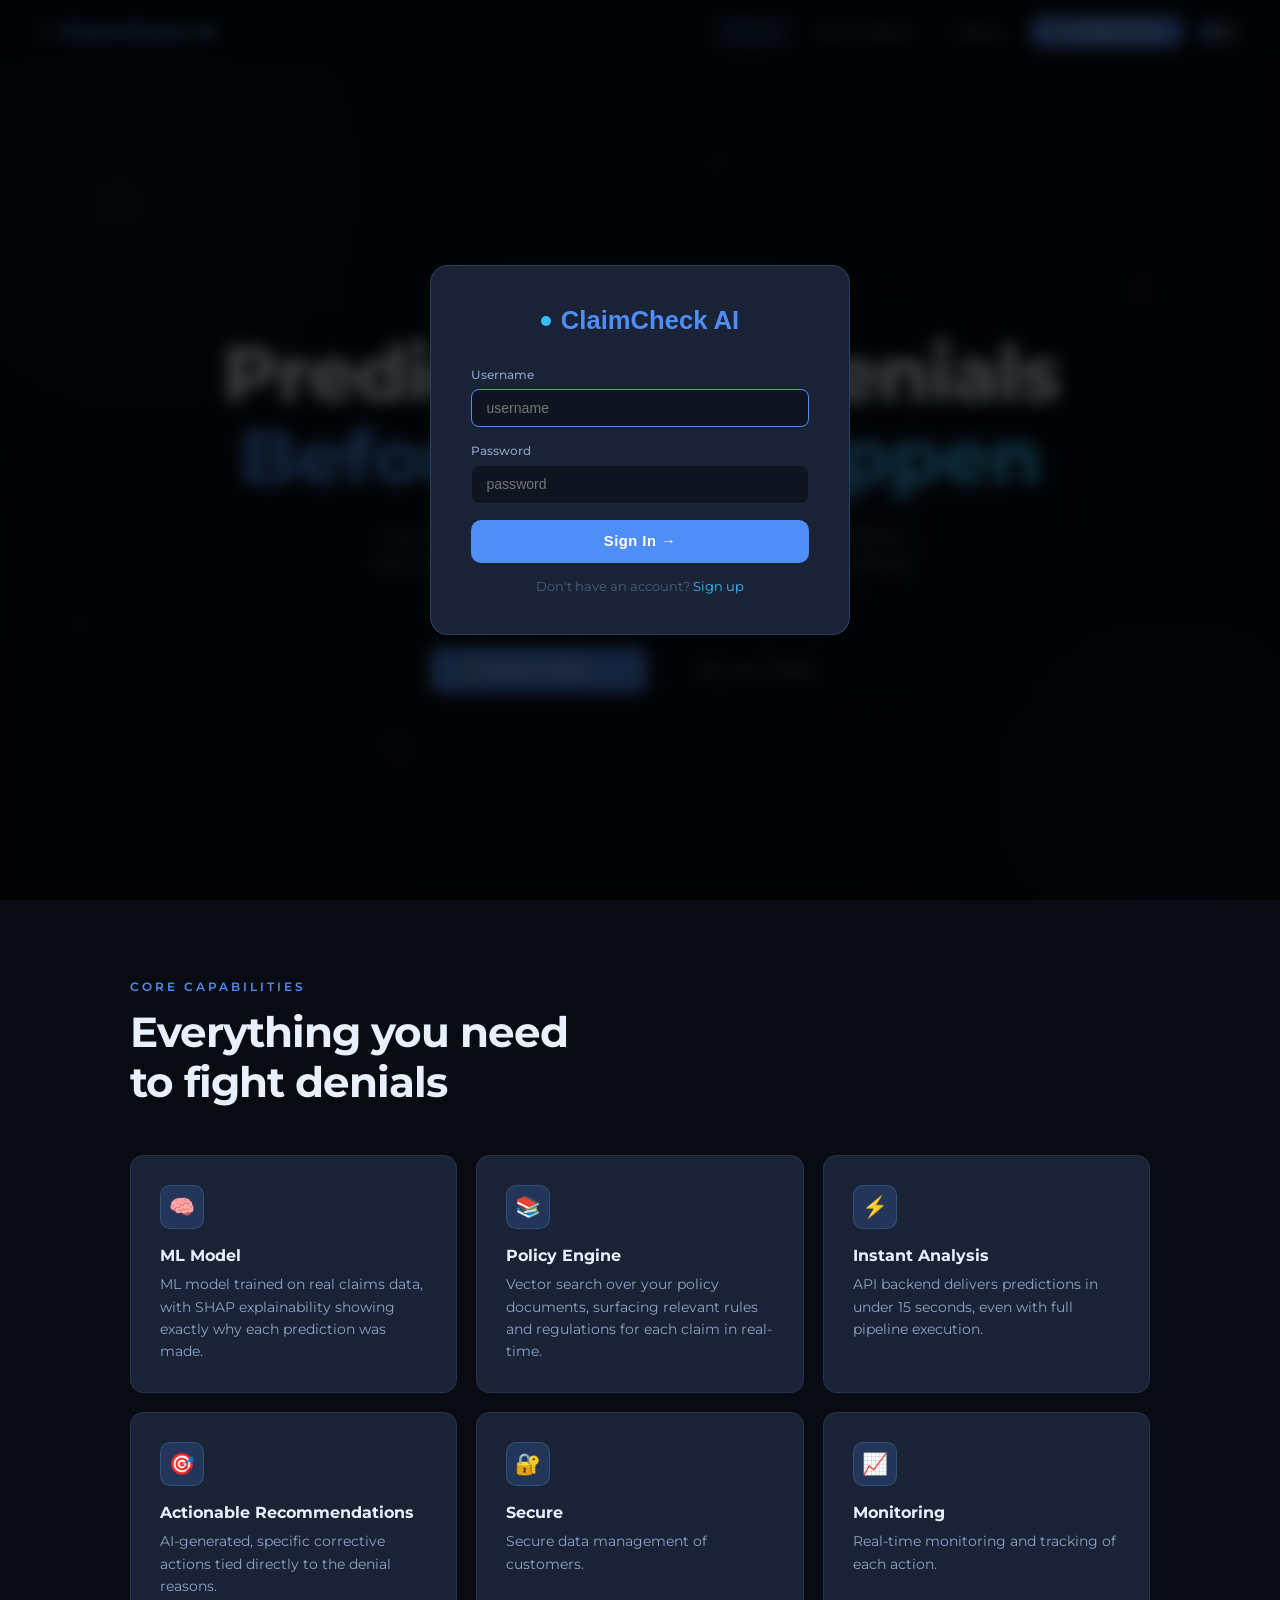
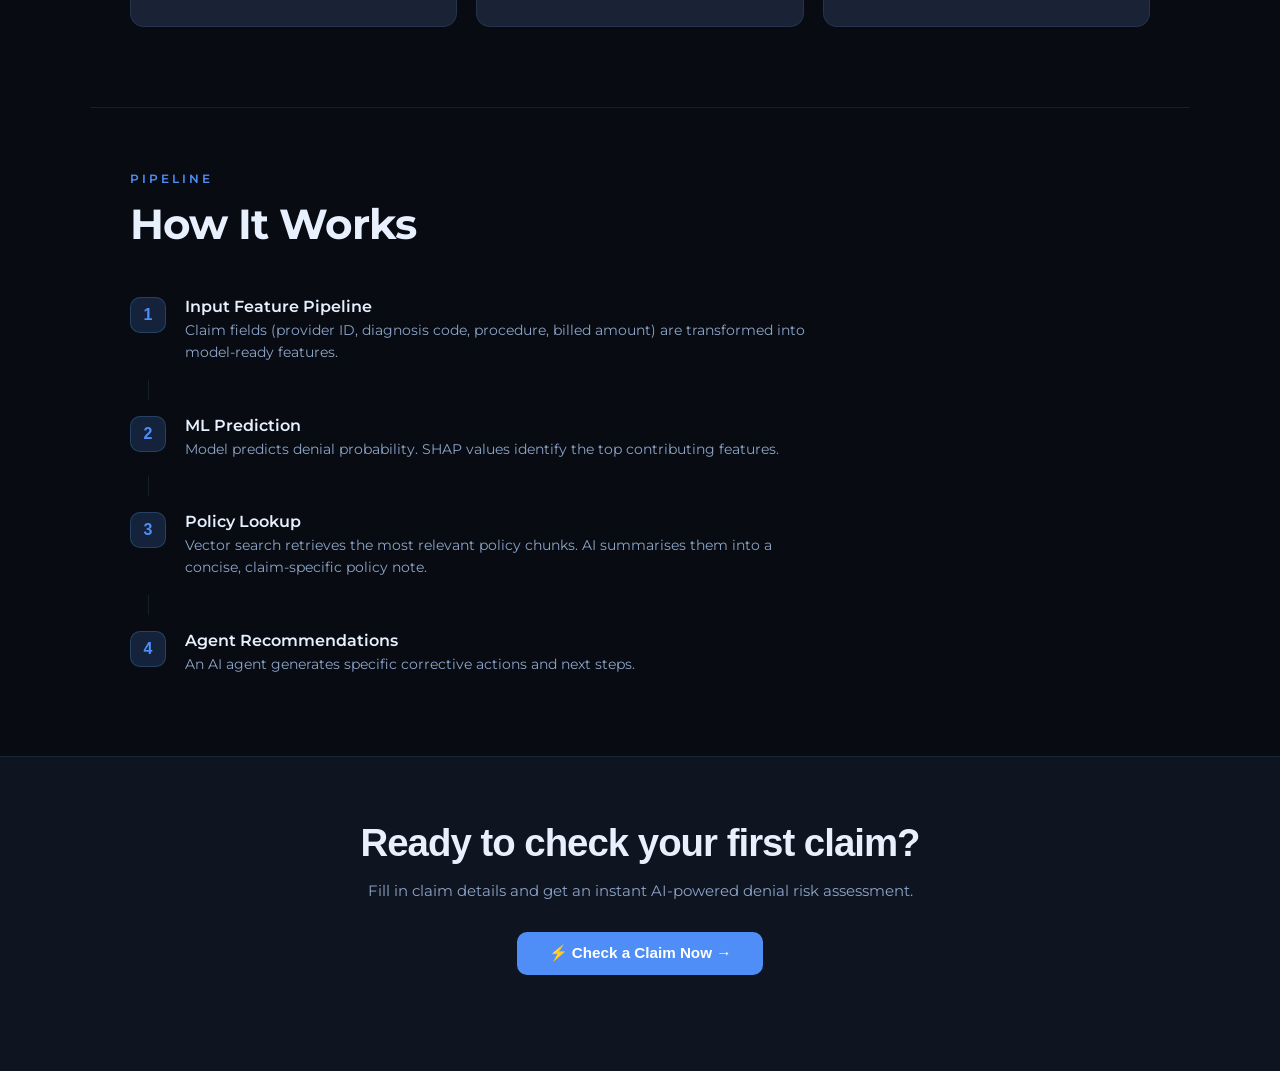
==== commit d66bbaa2: "font" ====
--- a/index.html
+++ b/index.html
@@ -4,7 +4,7 @@
   <meta charset="UTF-8">
   <meta name="viewport" content="width=device-width, initial-scale=1.0">
   <title>ClaimCheck AI — AI Healthcare Claims</title>
-  <link href="https://fonts.googleapis.com/css2?family=Syne:wght@400;500;600;700;800&family=DM+Sans:wght@300;400;500&display=swap" rel="stylesheet">
+  <link href="https://fonts.googleapis.com/css2?family=Montserrat:wght@300;400;500;600;700;800&display=swap" rel="stylesheet">
   <link rel="stylesheet" href="styles.css">
 </head>
 <body>
--- a/styles.css
+++ b/styles.css
@@ -50,7 +50,7 @@
 * { margin:0; padding:0; box-sizing:border-box; }
 
 body {
-  font-family: 'DM Sans', sans-serif;
+  font-family: 'Montserrat', sans-serif;
   background: var(--bg);
   color: var(--text);
   min-height: 100vh;
@@ -72,7 +72,7 @@
   transition: background 0.35s;
 }
 .nav-logo {
-  font-family: 'Syne', sans-serif;
+  font-family: 'Montserrat', sans-serif;
   font-size: 1.3rem; font-weight: 800;
   color: var(--accent);
   letter-spacing: -0.5px;
@@ -198,7 +198,7 @@
   animation: pulse-dot 1.8s infinite;
 }
 .hero h1 {
-  font-family: 'Syne', sans-serif;
+  font-family: 'Montserrat', sans-serif;
   font-size: clamp(2.8rem, 6vw, 5rem);
   font-weight: 800;
   line-height: 1.08;
@@ -266,7 +266,7 @@
   color: var(--accent); margin-bottom: 0.8rem;
 }
 .section-title {
-  font-family: 'Syne', sans-serif;
+  font-family: 'Montserrat', sans-serif;
   font-size: clamp(1.8rem, 3.5vw, 2.6rem);
   font-weight: 700; letter-spacing: -1px;
   margin-bottom: 3rem;
@@ -305,7 +305,7 @@
   position: relative; z-index: 1;
 }
 .feat-title {
-  font-family: 'Syne', sans-serif;
+  font-family: 'Montserrat', sans-serif;
   font-size: 1rem; font-weight: 700;
   margin-bottom: 0.5rem; position: relative; z-index: 1;
 }
@@ -344,14 +344,14 @@
   margin-bottom: 0.5rem;
 }
 .claim-header h2 {
-  font-family: 'Syne', sans-serif;
+  font-family: 'Montserrat', sans-serif;
   font-size: 1.6rem; font-weight: 800;
   letter-spacing: -0.5px;
   display: flex; align-items: center; gap: 12px;
 }
 .live-indicator {
   display: flex; align-items: center; gap: 6px;
-  font-family: 'DM Sans', sans-serif;
+  font-family: 'Montserrat', sans-serif;
   font-size: 0.72rem; font-weight: 500;
   color: var(--success);
   background: rgba(52,211,153,0.1);
@@ -392,7 +392,7 @@
   border: 1px solid var(--border);
   border-radius: 8px;
   color: var(--text);
-  font-family: 'DM Sans', sans-serif;
+  font-family: 'Montserrat', sans-serif;
   font-size: 0.88rem;
   padding: 0.6rem 0.9rem;
   outline: none;
@@ -411,7 +411,7 @@
   background: var(--accent);
   color: #fff; border: none;
   border-radius: 10px;
-  font-family: 'Syne', sans-serif;
+  font-family: 'Montserrat', sans-serif;
   font-size: 0.92rem; font-weight: 700;
   letter-spacing: 0.5px;
   cursor: pointer;
@@ -517,7 +517,7 @@
   color: var(--text3); margin-bottom: 0.6rem;
 }
 .verdict-text {
-  font-family: 'Syne', sans-serif;
+  font-family: 'Montserrat', sans-serif;
   font-size: 1.5rem; font-weight: 800;
   letter-spacing: 0.5px;
 }
@@ -549,7 +549,7 @@
   top: 52%;
   left: 50%;
   transform: translate(-50%, -35%);
-  font-family: 'Syne', sans-serif;
+  font-family: 'Montserrat', sans-serif;
   font-size: 2.2rem;
   font-weight: 500;
   line-height: 1;
@@ -656,7 +656,7 @@
   to   { transform: scale(1); opacity: 1; }
 }
 .approved-title {
-  font-family: 'Syne', sans-serif;
+  font-family: 'Montserrat', sans-serif;
   font-size: 1.3rem; font-weight: 800;
   color: var(--success); margin-bottom: 0.4rem;
 }
@@ -726,7 +726,7 @@
   color: var(--text3); margin-bottom: 0.3rem;
 }
 .detail-value {
-  font-family: 'Syne', sans-serif;
+  font-family: 'Montserrat', sans-serif;
   font-size: 1.1rem; font-weight: 700;
   color: var(--text);
 }
